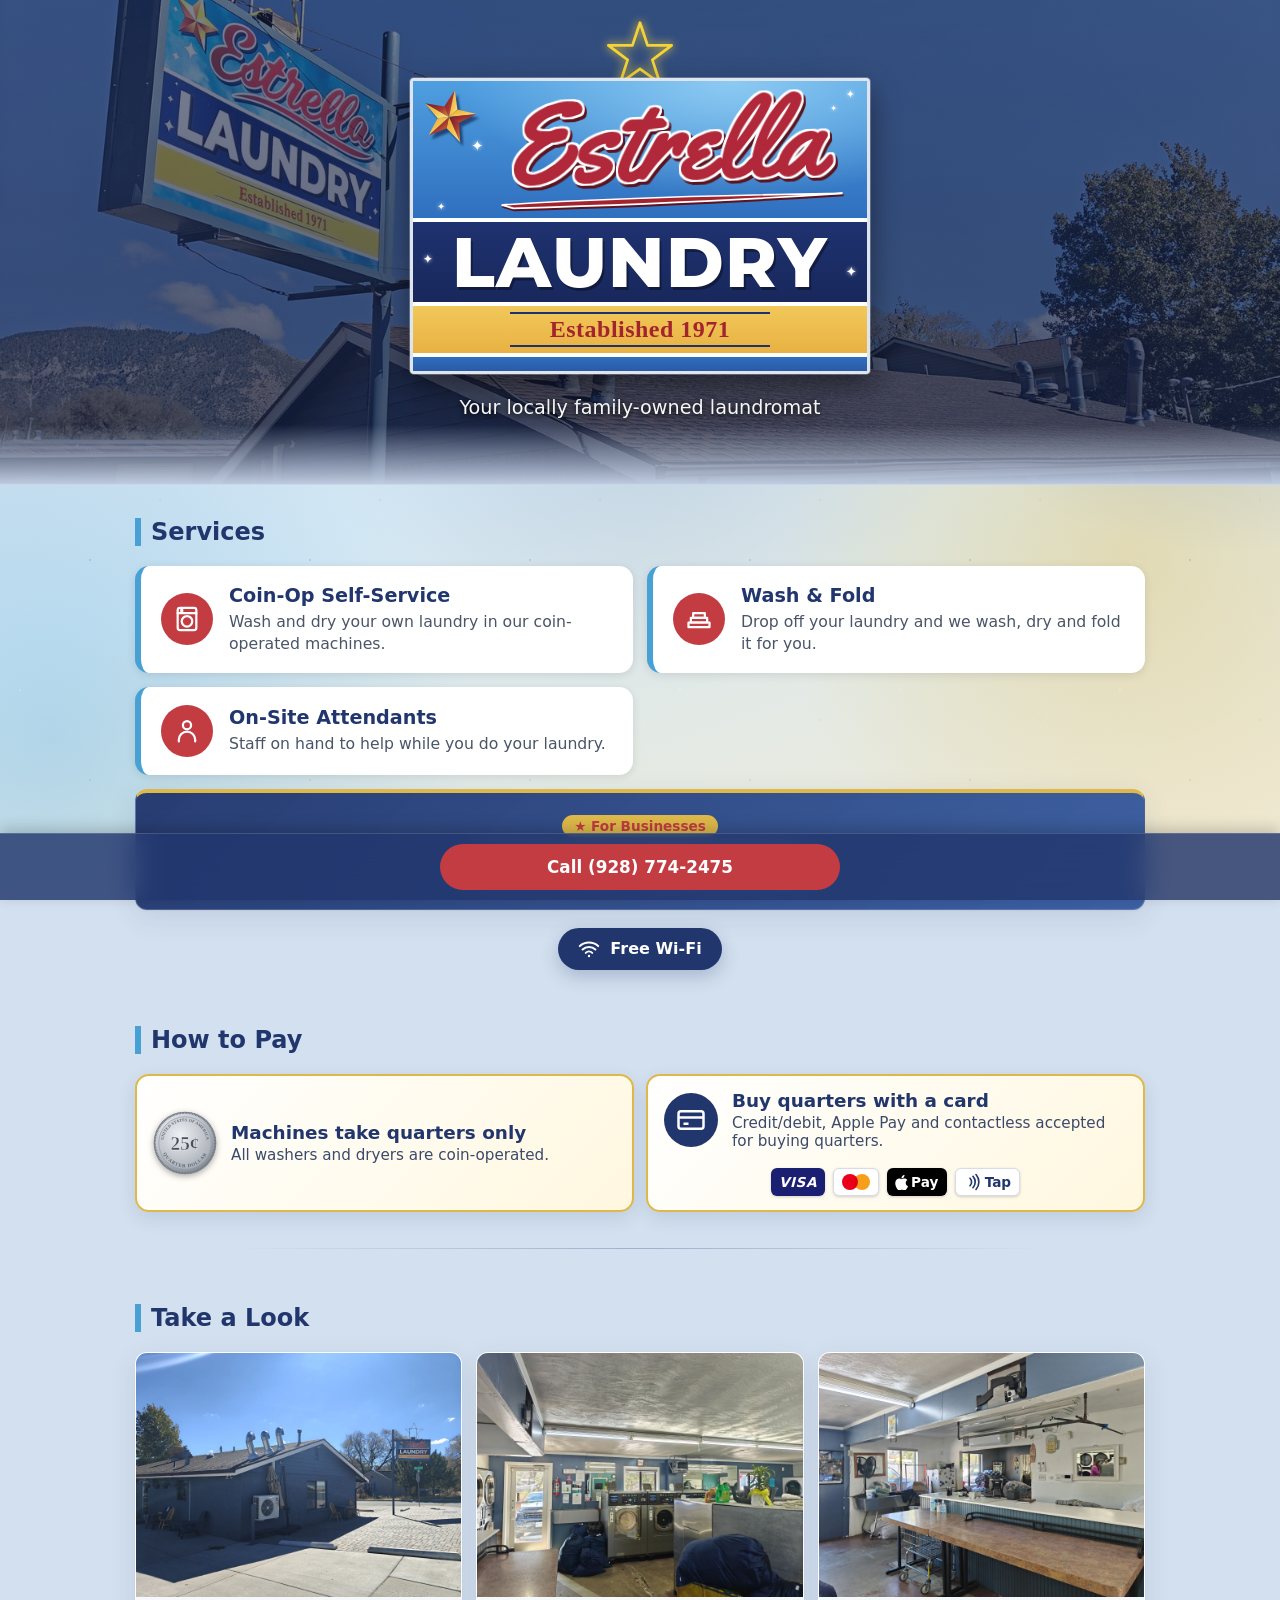
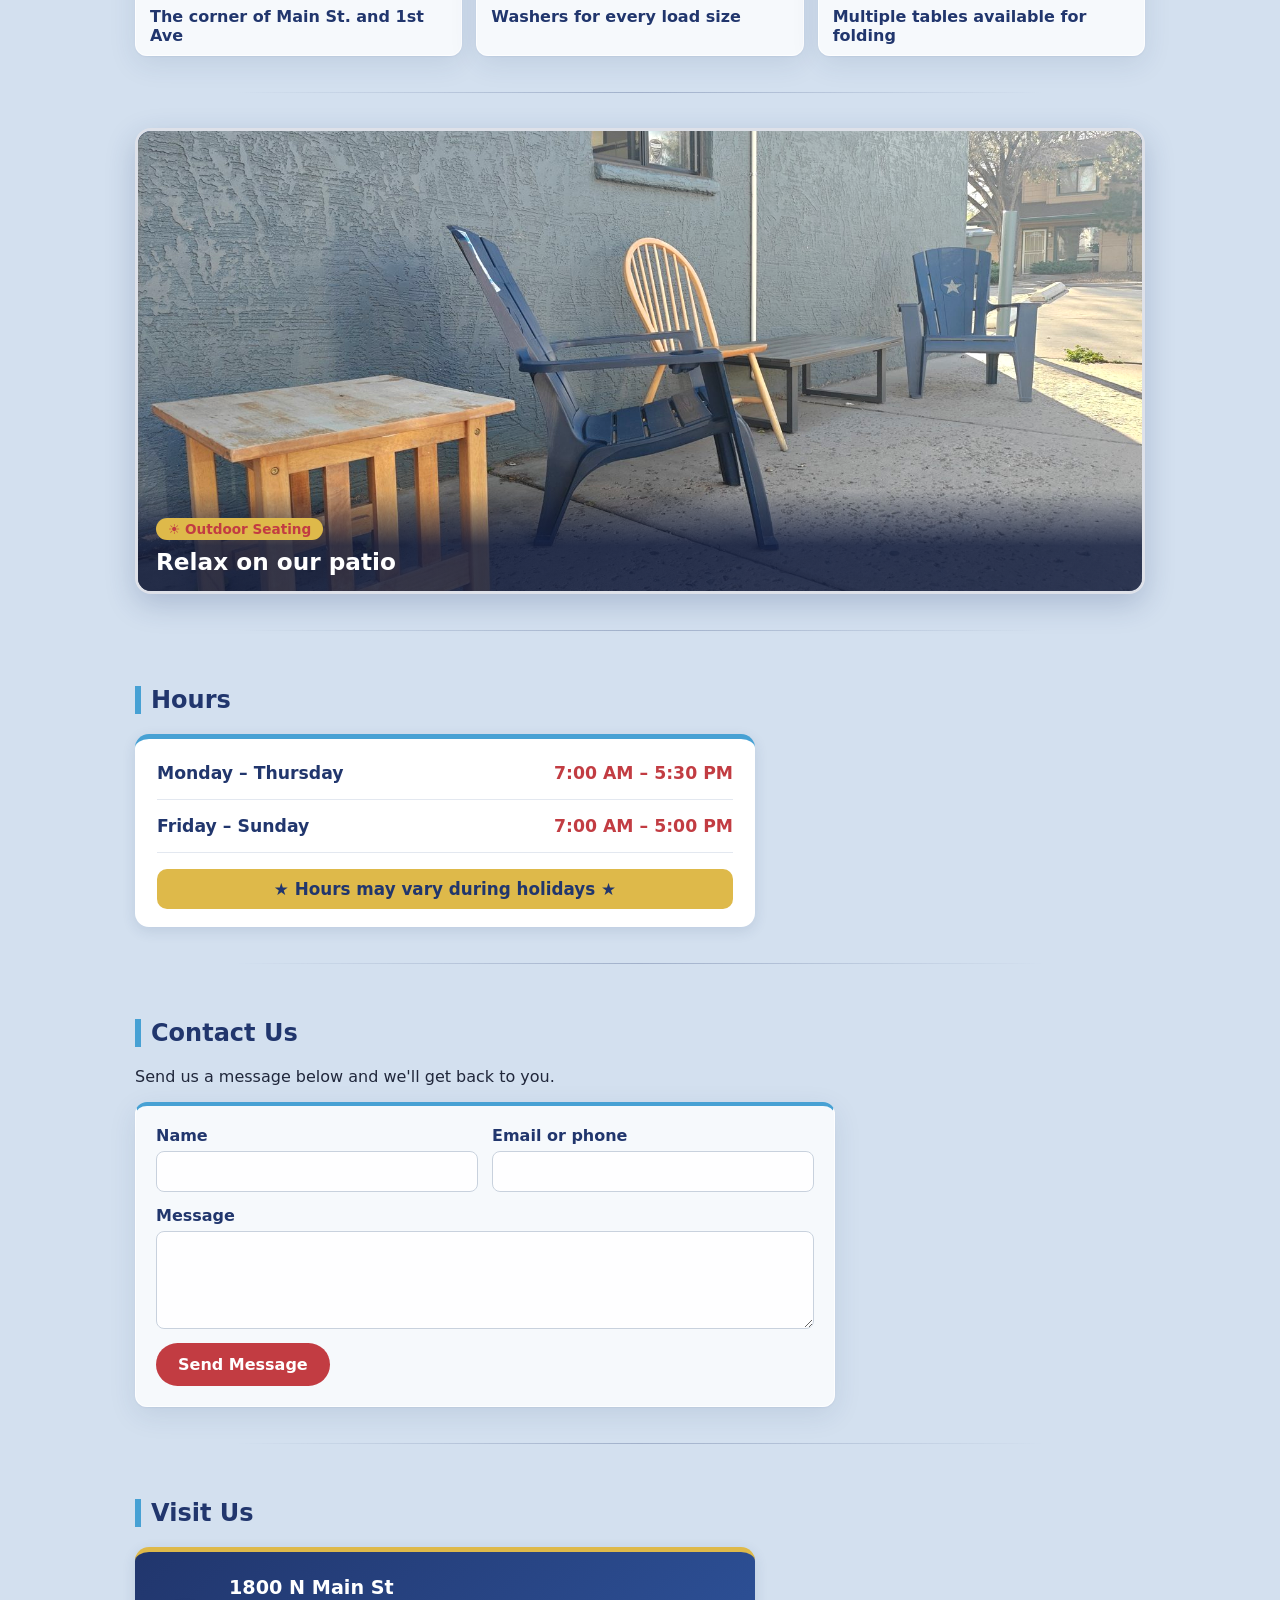
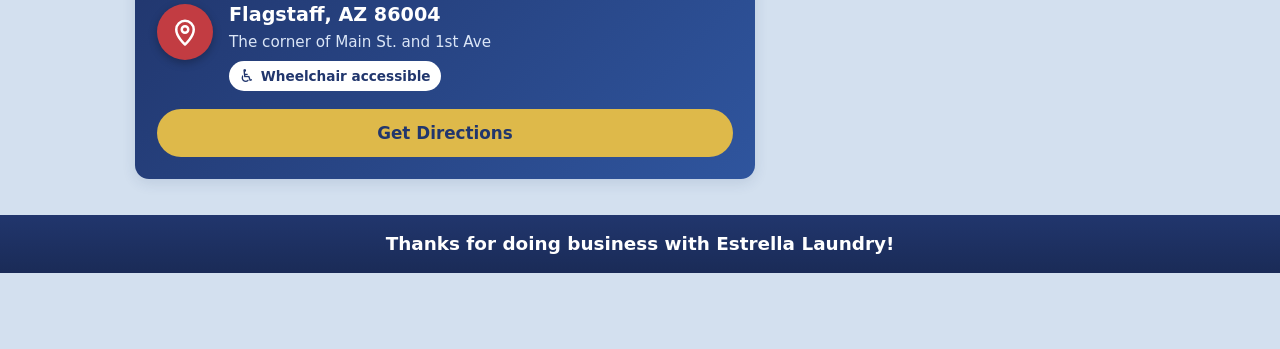
==== index.html @ 09532ceb "Badges full row, patio below gallery, wheelchair accessible" ====
<!doctype html><html lang="en"><head><meta charset="utf-8"><meta name="viewport" content="width=device-width,initial-scale=1,viewport-fit=cover">
<title>Estrella Laundry | Laundromat, Wash &amp; Fold, Commercial &amp; Bulk Laundry in Flagstaff, AZ</title>
<meta name="description" content="Estrella Laundry, a locally family-owned laundromat at 1800 N Main St, Flagstaff, AZ, established 1971. Self-service washers and dryers, wash and fold, and commercial &amp; bulk laundry service for restaurants, hotels, Airbnbs, salons and gyms. Call (928) 774-2475.">
<link rel="canonical" href="https://estrellalaundry.com/">
<meta property="og:type" content="website"><meta property="og:title" content="Estrella Laundry | Laundromat, Wash &amp; Fold &amp; Commercial Laundry in Flagstaff, AZ"><meta property="og:description" content="Locally family-owned Flagstaff laundromat since 1971. Self-service, wash and fold, and commercial &amp; bulk laundry for businesses."><meta property="og:url" content="https://estrellalaundry.com/"><meta property="og:image" content="https://estrellalaundry.com/img/front.jpg">
<meta name="twitter:card" content="summary_large_image"><meta name="twitter:title" content="Estrella Laundry | Laundromat, Wash &amp; Fold &amp; Commercial Laundry in Flagstaff, AZ"><meta name="twitter:description" content="Locally family-owned Flagstaff laundromat since 1971. Self-service, wash and fold, and commercial &amp; bulk laundry for businesses."><meta name="twitter:image" content="https://estrellalaundry.com/img/front.jpg">
<script type="application/ld+json">{"@context": "https://schema.org", "@type": "DryCleaningOrLaundry", "name": "Estrella Laundry", "url": "https://estrellalaundry.com/", "image": "https://estrellalaundry.com/img/front.jpg", "telephone": "+1-928-774-2475", "foundingDate": "1971", "address": {"@type": "PostalAddress", "streetAddress": "1800 N Main St", "addressLocality": "Flagstaff", "addressRegion": "AZ", "postalCode": "86004", "addressCountry": "US"}, "geo": {"@type": "GeoCoordinates", "latitude": 35.205322, "longitude": -111.617626}, "openingHoursSpecification": [{"@type": "OpeningHoursSpecification", "dayOfWeek": ["Monday", "Tuesday", "Wednesday", "Thursday"], "opens": "07:00", "closes": "17:30"}, {"@type": "OpeningHoursSpecification", "dayOfWeek": ["Friday", "Saturday", "Sunday"], "opens": "07:00", "closes": "17:00"}], "areaServed": {"@type": "City", "name": "Flagstaff, AZ"}, "knowsAbout": ["Commercial laundry", "Bulk laundry", "Wash and fold", "Self-service laundromat"], "paymentAccepted": "Cash (quarters); card, Apple Pay and contactless for buying quarters", "sameAs": ["https://www.facebook.com/244273295962405"], "description": "Locally family-owned laundromat in Flagstaff, AZ offering self-service laundry, wash and fold, and commercial & bulk laundry.", "hasOfferCatalog": {"@type": "OfferCatalog", "name": "Laundry Services", "itemListElement": [{"@type": "Offer", "itemOffered": {"@type": "Service", "name": "Coin-Op Self-Service Laundry", "description": "Coin-operated washers and dryers (quarters only) in several sizes. Quarters can be bought with a card, Apple Pay or contactless."}}, {"@type": "Offer", "itemOffered": {"@type": "Service", "name": "Wash & Fold", "description": "Drop-off laundry washed and folded for you."}}, {"@type": "Offer", "itemOffered": {"@type": "Service", "name": "Commercial & Bulk Laundry", "description": "Large and recurring loads for restaurants, hotels, salons, gyms, Airbnb hosts and other businesses."}}]}}</script><link rel="stylesheet" href="style.css?v=20261019ar"></head><body>
<header class="hero"><div class="signwrap"><svg class="neon2" viewBox="0 0 100 96" aria-hidden="true"><polygon points="50,4 61,37 96,37 68,58 79,92 50,71 21,92 32,58 4,37 39,37" fill="none" stroke="#f3d23a" stroke-width="4" stroke-linejoin="round"/></svg><div class="sign"><div class="top"><svg class="rstar" viewBox="0 0 100 100" aria-hidden="true"><defs><linearGradient id="sl" x1="0" y1="0" x2="1" y2="1"><stop offset="0" stop-color="#eaa52c"/><stop offset=".6" stop-color="#f5c955"/><stop offset="1" stop-color="#fbe7a2"/></linearGradient><linearGradient id="sd" x1="0" y1="0" x2="1" y2="1"><stop offset="0" stop-color="#6e1a26"/><stop offset=".55" stop-color="#a8352f"/><stop offset="1" stop-color="#e08a3c"/></linearGradient></defs><polygon points="50,50 42.3,32.6 59.6,5.0" fill="url(#sd)"/><polygon points="50,50 59.6,5.0 64.1,37.3" fill="url(#sl)"/><polygon points="50,50 64.1,37.3 95.7,45.2" fill="url(#sl)"/><polygon points="50,50 95.7,45.2 66.5,59.5" fill="url(#sd)"/><polygon points="50,50 66.5,59.5 68.7,92.0" fill="url(#sd)"/><polygon points="50,50 68.7,92.0 46.0,68.6" fill="url(#sl)"/><polygon points="50,50 46.0,68.6 15.8,80.8" fill="url(#sd)"/><polygon points="50,50 15.8,80.8 31.1,52.0" fill="url(#sl)"/><polygon points="50,50 31.1,52.0 10.2,27.0" fill="url(#sl)"/><polygon points="50,50 10.2,27.0 42.3,32.6" fill="url(#sd)"/></svg><span class="sp s1">✦</span><span class="sp s2">✦</span><span class="sp s3">✦</span><span class="sp s4">✦</span><div class="word">Estrella</div><svg class="swoosh2" viewBox="0 0 300 24" preserveAspectRatio="none" aria-hidden="true"><path d="M4 18 C 90 10, 200 6, 296 4 C 210 12, 110 18, 14 22 Z" fill="#a3242f" stroke="#fff" stroke-width="2"/></svg></div><div class="laundry"><span class="sp s5">✦</span>LAUNDRY<span class="sp s6">✦</span></div><div class="band"><span>Established 1971</span></div><div class="foot"></div></div></div>
<p class="tag">Your locally family-owned laundromat</p></header>
<main class="wrap">
<section class="svc"><h2>Services</h2><div class="svclist">
<div class="srow"><span class="sico" aria-hidden="true"><svg viewBox="0 0 24 24" width="28" height="28" fill="none" stroke="#fff" stroke-width="1.9" stroke-linecap="round" stroke-linejoin="round"><rect x="4" y="2.5" width="16" height="19" rx="2"/><line x1="4" y1="7" x2="20" y2="7"/><circle cx="12" cy="14" r="4.5"/><circle cx="7.5" cy="4.8" r=".6" fill="#fff"/></svg></span><div><h3>Coin-Op Self-Service</h3><p>Wash and dry your own laundry in our coin-operated machines.</p></div></div>
<div class="srow"><span class="sico" aria-hidden="true"><svg viewBox="0 0 24 24" width="28" height="28" fill="none" stroke="#fff" stroke-width="1.9" stroke-linecap="round" stroke-linejoin="round"><path d="M3 15h18v4H3z"/><path d="M5 11h14v4H5z"/><path d="M7 7h10v4H7z"/></svg></span><div><h3>Wash &amp; Fold</h3><p>Drop off your laundry and we wash, dry and fold it for you.</p></div></div>
<div class="srow"><span class="sico" aria-hidden="true"><svg viewBox="0 0 24 24" width="28" height="28" fill="none" stroke="#fff" stroke-width="1.9" stroke-linecap="round" stroke-linejoin="round"><circle cx="12" cy="7" r="3.5"/><path d="M5 21v-1.5a7 7 0 0 1 14 0V21"/></svg></span><div><h3>On-Site Attendants</h3><p>Staff on hand to help while you do your laundry.</p></div></div>
<a class="card feature" href="#contact"><span class="badge">★ For Businesses</span><h3>Commercial &amp; Bulk Laundry</h3><span class="who">Restaurants · Hotels · Airbnbs · Salons · Gyms</span></a>
</div></section>
<div class="fbwrap fbwrap-svc"><a class="fbbtn wifibtn" href="/wifi/"><svg viewBox="0 0 24 24" width="22" height="22" aria-hidden="true" fill="none" stroke="#fff" stroke-width="2.2" stroke-linecap="round"><path d="M2 8.8a15 15 0 0 1 20 0"/><path d="M5 12.6a10 10 0 0 1 14 0"/><path d="M8.5 16.2a5 5 0 0 1 7 0"/><circle cx="12" cy="19.6" r="1.3" fill="#fff" stroke="none"/></svg>Free Wi-Fi</a></div>
<section class="pay"><h2>How to Pay</h2><div class="paygrid">
<div class="payitem"><div class="payicon quarter" aria-hidden="true"><svg viewBox="0 0 100 100" width="64" height="64"><defs><radialGradient id="qf" cx="38%" cy="32%" r="75%"><stop offset="0" stop-color="#fbfcfd"/><stop offset=".55" stop-color="#c3c8cf"/><stop offset="1" stop-color="#7d838c"/></radialGradient><radialGradient id="qi" cx="40%" cy="35%" r="70%"><stop offset="0" stop-color="#eef0f3"/><stop offset="1" stop-color="#a7adb6"/></radialGradient><path id="qt" d="M50 50m-34 0a34 34 0 1 1 68 0"/><path id="qb" d="M50 50m-38 0a38 38 0 0 0 76 0"/></defs><circle cx="50" cy="50" r="49" fill="#8a9099"/><circle cx="50" cy="50" r="47" fill="url(#qf)" stroke="#6f757e" stroke-width="3" stroke-dasharray="1.2 1.2"/><circle cx="50" cy="50" r="41" fill="url(#qi)" stroke="#9aa0a9" stroke-width="1.2"/><text font-family="Georgia,serif" font-size="6.4" font-weight="700" fill="#5d636c" letter-spacing=".2"><textPath href="#qt" startOffset="50%" text-anchor="middle">UNITED STATES OF AMERICA</textPath></text><text font-family="Georgia,serif" font-size="7.5" font-weight="700" fill="#5d636c" letter-spacing="1"><textPath href="#qb" startOffset="50%" text-anchor="middle">QUARTER DOLLAR</textPath></text><text x="50" y="61" text-anchor="middle" font-family="Georgia,serif" font-size="30" font-weight="700" fill="#4a5059" stroke="#f4f5f7" stroke-width=".6">25¢</text></svg></div><div><h3>Machines take quarters only</h3><p>All washers and dryers are coin-operated.</p></div></div>
<div class="payitem"><div class="payicon" aria-hidden="true"><svg viewBox="0 0 24 24" width="30" height="30" fill="none" stroke="#fff" stroke-width="2"><rect x="2" y="5" width="20" height="14" rx="2"/><line x1="2" y1="10" x2="22" y2="10"/><line x1="6" y1="15" x2="10" y2="15"/></svg></div><div><h3>Buy quarters with a card</h3><p>Credit/debit, Apple Pay and contactless accepted for buying quarters.</p></div><div class="paybadges" aria-label="Visa, Mastercard, Apple Pay and contactless accepted for quarters">
<span class="pb visa">VISA</span>
<span class="pb mc"><i></i><i></i></span>
<span class="pb apay"><svg viewBox="0 0 17 20" width="13" height="15" aria-hidden="true"><path fill="#fff" d="M14.1 10.6c0-2.6 2.1-3.8 2.2-3.9-1.2-1.8-3.1-2-3.7-2-1.6-.2-3.1.9-3.9.9-.8 0-2-.9-3.4-.9C3.6 4.8 2 5.8 1.1 7.4c-1.9 3.2-.5 8 1.3 10.6.9 1.3 1.9 2.7 3.3 2.6 1.3-.1 1.8-.9 3.4-.9 1.6 0 2 .9 3.4.8 1.4 0 2.3-1.3 3.2-2.6 1-1.5 1.4-2.9 1.4-3-.1 0-2.9-1.1-3-4.3zM11.5 3c.7-.9 1.2-2 1.1-3.2-1 0-2.3.7-3 1.6-.7.8-1.3 2-1.1 3.1 1.1.1 2.3-.6 3-1.5z"/></svg>Pay</span>
<span class="pb tap"><svg viewBox="0 0 24 24" width="18" height="18" fill="none" stroke="#21366d" stroke-width="2.2" stroke-linecap="round" aria-hidden="true"><path d="M8 7a7 7 0 0 1 0 10"/><path d="M12 4.5a11 11 0 0 1 0 15"/><path d="M16 2a15 15 0 0 1 0 20"/></svg>Tap</span>
</div></div>
</div></section>
<section><h2>Take a Look</h2><div class="gallery">
<figure><img src="img/side.jpg" alt="Estrella Laundry building and sign at the corner of Main St. and 1st Ave" loading="lazy"><figcaption>The corner of Main St. and 1st Ave</figcaption></figure>
<figure><img src="img/washers.jpg" alt="Rows of washers inside Estrella Laundry" loading="lazy"><figcaption>Washers for every load size</figcaption></figure>
<figure><img src="img/counter.jpg" alt="Tables for folding inside Estrella Laundry" loading="lazy"><figcaption>Multiple tables available for folding</figcaption></figure>
</div></section>
<section class="patio"><figure class="patiocard"><img src="img/patio.jpg" alt="Outdoor seating patio with chairs and tables beside Estrella Laundry" loading="lazy" width="1600" height="1200"><figcaption><span class="badge">☀ Outdoor Seating</span><h3>Relax on our patio</h3></figcaption></figure></section>
<section class="hours"><h2>Hours</h2><div class="hourscard">
<div class="hrow"><span class="days">Monday – Thursday</span><span class="time">7:00 AM – 5:30 PM</span></div>
<div class="hrow"><span class="days">Friday – Sunday</span><span class="time">7:00 AM – 5:00 PM</span></div>
<p class="holiday"><span aria-hidden="true">★</span> Hours may vary <span class="nw">during holidays <span aria-hidden="true">★</span></span></p>
</div></section>
<section id="contact"><h2>Contact Us</h2>
<p id="thanks" class="thanks">Thanks! Your message was sent. We'll get back to you soon.</p>
<p>Send us a message below and we'll get back to you.</p>
<form class="contact" action="https://formsubmit.co/estrellalaundryllc@hotmail.com" method="POST">
<input type="hidden" name="_subject" value="Website message">
<input type="hidden" name="_next" value="https://estrellalaundry.com/#thanks">
<input type="text" name="_honey" style="display:none" tabindex="-1" autocomplete="off">
<label>Name<input type="text" name="name" required autocomplete="name"></label>
<label>Email or phone<input type="text" name="email_or_phone" required></label>
<label class="full">Message<textarea name="message" rows="4" required></textarea></label>
<button class="btn" type="submit">Send Message</button></form></section>
<section class="visit"><h2>Visit Us</h2><div class="visitcard"><div class="vtop"><span class="vpin"><svg viewBox="0 0 24 24" width="30" height="30" fill="none" stroke="#fff" stroke-width="2" stroke-linecap="round" stroke-linejoin="round" aria-hidden="true"><path d="M12 22s7-6.2 7-12a7 7 0 0 0-14 0c0 5.8 7 12 7 12z"/><circle cx="12" cy="10" r="2.6"/></svg></span><div><p class="addr">1800 N Main St<br>Flagstaff, AZ 86004</p><p class="vcorner">The corner of Main St. and 1st Ave</p><p class="vacc"><span aria-hidden="true">♿</span> Wheelchair accessible</p></div></div><a class="btn alt vdir" href="https://www.google.com/maps/dir/?api=1&destination=1800+N+Main+St,+Flagstaff,+AZ+86004" target="_blank" rel="noopener">Get Directions</a></div></section>
</main><footer><p class="thx">Thanks for doing business with Estrella Laundry!</p></footer>
<nav class="bottombar" aria-label="Quick actions"><a class="btn" href="tel:+19287742475">Call (928) 774-2475</a></nav></body></html>
---- style.css ----
:root{--navy:#21366d;--sky:#47a1d4;--red:#c23c42;--gold:#deb94a;--orange:#d89639}
*{box-sizing:border-box}body{margin:0;font-family:system-ui,Segoe UI,Roboto,sans-serif;color:#20273b;background:#f6f8fb}
.wrap{max-width:1050px;margin:auto;padding:0 20px}.demo{background:var(--gold);color:#4f1f0b;text-align:center;font-weight:700;padding:6px;font-size:14px}
.hero{background:linear-gradient(rgba(18,29,62,.55),rgba(18,29,62,.75)),url(img/front.jpg) center/cover;color:#ffffff;text-align:center;padding:20px 20px 22px}
.sign{display:inline-block;background:var(--navy);border:4px solid #ffffff;border-radius:14px;padding:18px 36px 14px;box-shadow:0 10px 30px #00000088;position:relative}
.stars{background:var(--sky);color:#ffffff;border-radius:8px;letter-spacing:.6em;padding:4px 0 4px .6em;font-size:20px}
.word{font-family:"Brush Script MT","Lobster","Pacifico","Segoe Script","URW Chancery L",cursive;font-style:italic;font-weight:700;color:var(--red);font-size:clamp(3rem,10vw,5.5rem);line-height:1.1;margin-top:6px;
-webkit-text-stroke:2px #ffffff;paint-order:stroke fill;text-shadow:0 3px 0 #00000055}
.laundry{font-weight:900;font-size:clamp(1.6rem,5vw,2.6rem);letter-spacing:.25em;color:#ffffff}
.band{background:var(--gold);color:var(--red);font-weight:800;font-style:italic;border-radius:6px;padding:4px 10px;margin-top:8px;font-size:1.1rem}
.gold{position:absolute;top:-26px;right:-22px;font-size:54px;color:var(--orange);text-shadow:0 0 0 #ffffff,0 2px 6px #00000077}
.tag{font-size:1.2rem;margin-top:22px;text-shadow:0 2px 6px #000000}
.btns{margin-top:20px;display:flex;gap:12px;justify-content:center;flex-wrap:wrap}
.btn{background:var(--red);color:#ffffff;padding:12px 22px;border-radius:30px;text-decoration:none;font-weight:700}.btn.alt{background:var(--gold);color:var(--navy)}
section{padding:36px 0;border-bottom:1px solid #dfe4ed}h2{color:var(--navy);border-left:6px solid var(--sky);padding-left:10px}
.grid{display:grid;grid-template-columns:repeat(auto-fit,minmax(240px,1fr));gap:16px}
.card{background:#ffffff;border-top:5px solid var(--sky);border-radius:12px;padding:18px;box-shadow:0 2px 8px #00000011}.card h3{color:var(--red)}
.amen{display:flex;flex-wrap:wrap;gap:10px;padding:0;list-style:none}.amen li{background:var(--navy);color:#ffffff;border-radius:20px;padding:8px 14px}
.amen li:before{content:"★ ";color:var(--gold)}.ph{color:#9a5a16;font-style:italic;font-size:.9em}
.gallery{display:grid;grid-template-columns:repeat(auto-fit,minmax(280px,1fr));gap:14px}figure{margin:0;background:#ffffff;border-radius:12px;overflow:hidden;box-shadow:0 2px 8px #00000022}
figure img{width:100%;aspect-ratio:4/3;object-fit:cover;display:block}figcaption{padding:10px 14px;font-weight:600;color:var(--navy)}
.two{display:grid;grid-template-columns:repeat(auto-fit,minmax(280px,1fr));gap:30px}table{border-collapse:collapse;width:100%}td{padding:8px;border-bottom:1px solid #dfe4ed}
.small{font-size:.9em}a{color:#2a66ab}footer{background:var(--navy);color:#ffffff;text-align:center;padding:24px}
.fw{font-family:"Brush Script MT","Lobster","Pacifico",cursive;color:var(--red);-webkit-text-stroke:1px #ffffff;font-size:1.6em;font-style:italic}
.contact{display:grid;grid-template-columns:1fr 1fr;gap:14px;max-width:700px;background:#ffffff;padding:20px;border-radius:12px;border-top:5px solid var(--sky);box-shadow:0 2px 8px #00000011}
.contact label{display:flex;flex-direction:column;font-weight:600;color:var(--navy);gap:6px}.contact .full{grid-column:1/-1}
.contact input,.contact textarea{font:inherit;padding:10px;border:1px solid #c8d1dd;border-radius:8px}.contact input:focus,.contact textarea:focus{outline:2px solid var(--sky)}
.contact button{border:0;cursor:pointer;justify-self:start;font:inherit;font-weight:700}
.thanks{display:none;background:var(--gold);color:var(--navy);padding:10px 14px;border-radius:8px;font-weight:700}.thanks:target{display:block}
@media(max-width:600px){.contact{grid-template-columns:1fr}}
.fbwrap{display:flex;justify-content:center;flex-wrap:nowrap;gap:10px;padding:14px 12px 0}
.fbbtn{display:inline-flex;align-items:center;gap:10px;background:#337bd7;color:#ffffff;font-weight:700;text-decoration:none;padding:10px 20px;border-radius:30px;white-space:nowrap;box-shadow:0 2px 6px #00000022}
.fbbtn:hover{background:#3073cb}
main.wrap>section:first-child{padding-top:14px}
body{padding-bottom:calc(76px + env(safe-area-inset-bottom))}
.bottombar{position:fixed;left:0;right:0;bottom:0;z-index:50;display:grid;grid-template-columns:1fr 1fr;gap:10px;padding:10px 12px calc(10px + env(safe-area-inset-bottom));background:rgba(33,54,109,.97);box-shadow:0 -4px 14px #00000033}
.bottombar .btn{text-align:center;padding:13px 8px;white-space:nowrap;font-size:clamp(.9rem,3.8vw,1.05rem);max-width:none}
@media(min-width:700px){.bottombar{padding-left:calc(50% - 340px);padding-right:calc(50% - 340px)}}
.card.feature{grid-column:1/-1;background:linear-gradient(135deg,var(--navy),#2f559e);color:#ffffff;border-top:5px solid var(--gold);padding:22px 24px}
.card.feature h3{color:#ffffff;font-size:1.5rem;margin:.3em 0}.card.feature p{font-size:1.05rem;max-width:760px}
.badge{display:inline-block;background:var(--gold);color:var(--red);font-weight:800;border-radius:20px;padding:3px 12px;font-size:.85rem}

.wifibtn{background:var(--navy)}.wifibtn:hover{background:#1a2c5b}
@media(max-width:420px){.fbbtn{padding:10px 14px;font-size:.9rem;gap:7px}}
/* ---- modern background layer ---- */
html{background:#f4f7fb}
body{position:relative;background:
radial-gradient(1200px 600px at 10% 0%,rgba(71,161,212,.18),transparent 60%),
radial-gradient(900px 500px at 95% 8%,rgba(33,54,109,.16),transparent 60%),
radial-gradient(800px 600px at 85% 55%,rgba(222,185,74,.10),transparent 60%),
radial-gradient(900px 700px at 5% 75%,rgba(71,161,212,.12),transparent 60%),
linear-gradient(180deg,#e6edf6 0%,#f4f7fb 35%,#f8f9fb 100%);background-attachment:scroll}
body::before{content:"";position:fixed;inset:0;pointer-events:none;z-index:0;opacity:.5;
background-image:radial-gradient(1.4px 1.4px at 20px 30px,rgba(33,54,109,.35),transparent),radial-gradient(1px 1px at 90px 120px,rgba(71,161,212,.5),transparent),radial-gradient(1.2px 1.2px at 160px 60px,rgba(222,185,74,.6),transparent);
background-size:220px 220px;mask-image:linear-gradient(180deg,#000,transparent 70%);-webkit-mask-image:linear-gradient(180deg,#000,transparent 70%)}
header,main,footer,.fbwrap{position:relative;z-index:1}
.hero{position:relative;padding-bottom:46px}
.hero::after{content:"";position:absolute;left:0;right:0;bottom:-1px;height:60px;background:linear-gradient(180deg,transparent,#e6edf6);pointer-events:none}
.fbwrap{margin-top:-30px;z-index:2}
section{border-bottom:0;position:relative}
section+section::before{content:"";position:absolute;top:0;left:10%;right:10%;height:1px;background:linear-gradient(90deg,transparent,rgba(33,54,109,.18),transparent)}
.card,.contact,figure,.wificard{background:rgba(255,255,255,.66);-webkit-backdrop-filter:blur(12px) saturate(1.2);backdrop-filter:blur(12px) saturate(1.2);border:1px solid rgba(255,255,255,.75);border-top:4px solid var(--sky);box-shadow:0 8px 28px rgba(33,54,109,.10),0 1px 2px rgba(33,54,109,.06)}
figure{border-top:1px solid rgba(255,255,255,.75)}
.card{transition:transform .25s ease,box-shadow .25s ease}.card:hover{transform:translateY(-3px);box-shadow:0 14px 34px rgba(33,54,109,.16)}
.card.feature{background:linear-gradient(135deg,rgba(33,54,109,.96),rgba(47,85,158,.92));border:1px solid rgba(255,255,255,.18);border-top:4px solid var(--gold)}
.contact input,.contact textarea{background:rgba(255,255,255,.85)}
.amen li{box-shadow:0 4px 12px rgba(33,54,109,.18)}
.fbbtn{box-shadow:0 6px 18px rgba(33,54,109,.25)}
.bottombar{background:rgba(33,54,109,.82);-webkit-backdrop-filter:blur(14px);backdrop-filter:blur(14px);border-top:1px solid rgba(255,255,255,.15)}
footer{background:linear-gradient(180deg,#21366d,#1a2b57)}
@supports not ((backdrop-filter:blur(1px)) or (-webkit-backdrop-filter:blur(1px))){.card,.contact,figure,.wificard{background:rgba(255,255,255,.94)}}
@media(prefers-reduced-motion:reduce){*{transition:none!important;animation:none!important}.card:hover{transform:none}}
.card.feature a{color:var(--gold);font-weight:700}
/* ---- stronger tinted background (v g) ---- */
html{background:#d3e0ef}
body{background:
radial-gradient(520px 520px at 8% 6%,rgba(71,161,212,.34),transparent 70%),
radial-gradient(560px 560px at 96% 18%,rgba(33,54,109,.30),transparent 70%),
radial-gradient(500px 500px at 88% 62%,rgba(222,185,74,.32),transparent 70%),
radial-gradient(600px 600px at 4% 82%,rgba(71,161,212,.28),transparent 70%),
radial-gradient(480px 480px at 50% 40%,rgba(33,54,109,.14),transparent 70%),
linear-gradient(160deg,#c9d6ea 0%,#d6e9f5 48%,#f3ead2 100%);background-attachment:fixed}
@media(max-width:800px),(hover:none){body{background-attachment:scroll}}
body::before{opacity:.85;background-image:radial-gradient(1.8px 1.8px at 20px 30px,rgba(255,255,255,.95),transparent),radial-gradient(1.6px 1.6px at 90px 120px,rgba(33,54,109,.5),transparent),radial-gradient(1.6px 1.6px at 160px 60px,rgba(222,185,74,.85),transparent),radial-gradient(1.2px 1.2px at 200px 180px,rgba(255,255,255,.9),transparent);mask-image:linear-gradient(180deg,#000 0%,rgba(0,0,0,.5) 60%,rgba(0,0,0,.25) 100%);-webkit-mask-image:linear-gradient(180deg,#000 0%,rgba(0,0,0,.5) 60%,rgba(0,0,0,.25) 100%)}
.hero::after{background:linear-gradient(180deg,transparent,rgba(201,214,234,.95))}
.card,.contact,figure,.wificard{background:rgba(255,255,255,.80)}
section+section::before{background:linear-gradient(90deg,transparent,rgba(33,54,109,.28),transparent)}

.svcgrid{display:grid;grid-template-columns:repeat(3,1fr);gap:10px}.svcgrid .card{padding:12px 14px;display:flex;align-items:center;justify-content:center;text-align:center}.svcgrid .card h3{margin:0;font-size:1.05rem}.svcgrid .card.feature{grid-column:1/-1;flex-direction:column;padding:14px 16px;text-decoration:none}.svcgrid .card.feature h3{font-size:1.2rem;margin:.2em 0 0}.svcgrid .badge{margin:0}
@media(max-width:600px){.svcgrid{grid-template-columns:1fr 1fr}.svcgrid .card:nth-child(3){grid-column:1/-1}}
.svcgrid .who{font-size:.85rem;opacity:.85;margin-top:4px;color:#fff}

/* sign rebuilt to match the real pole sign */
.sign{display:inline-block;width:min(92vw,440px);background:#1f2f63;border:6px solid #1f2f63;border-radius:6px;padding:0;overflow:visible;box-shadow:0 12px 30px rgba(0,0,0,.5);position:relative;margin-top:44px}
.sign .neon{position:absolute;width:74px;height:72px;top:-62px;left:50%;transform:translateX(-50%);filter:drop-shadow(0 0 4px #f3d23a)}
.sign .top{position:relative;background:radial-gradient(circle at 20% 30%,#fff 1px,transparent 2px),radial-gradient(circle at 70% 20%,#fff 1px,transparent 2px),radial-gradient(circle at 85% 70%,#fff 1.2px,transparent 2.4px),radial-gradient(circle at 35% 80%,#fff 1px,transparent 2px),linear-gradient(160deg,#5fb8ec,#2f8fd6 60%,#2a7fc8);background-size:60px 50px,80px 60px,70px 55px,90px 70px,100% 100%;padding:10px 12px 4px}
.sign .rstar{position:absolute;left:10px;top:4px;font-size:34px;line-height:1;color:#e8402f;-webkit-text-stroke:2px #f3c33a}
.sign .word{font-family:"Brush Script MT","Lobster","Pacifico","Segoe Script",cursive;font-style:italic;font-weight:700;color:#d6343a;-webkit-text-stroke:2px #ffffff;paint-order:stroke fill;font-size:clamp(2.8rem,11vw,4.4rem);line-height:1.05;margin:0;text-shadow:0 3px 0 #1f2f63}
.sign .laundry{background:#1f2f63;color:#ffffff;font-weight:900;font-size:clamp(2rem,8vw,3.2rem);letter-spacing:.06em;padding:4px 0 2px}
.sign .band{background:#f6d64a;color:#c23c42;font-family:Georgia,"Times New Roman",serif;font-weight:700;font-style:normal;border-radius:0;margin:0;padding:5px 10px;font-size:1.05rem}
.sign .stars,.sign .gold{display:none}
.sign{box-sizing:border-box;max-width:100%}html,body{overflow-x:hidden}

/* v2 sign: matches close-up photo of the pole sign */
.sign{display:block;margin:6px auto 0;width:min(94vw,460px);box-sizing:border-box;background:#2b4f97;border:7px solid #5d6f8e;border-radius:4px;padding:0;box-shadow:0 12px 30px rgba(0,0,0,.5);position:relative;overflow:hidden;text-align:center}
.sign .neon{display:none}
.sign .top{position:relative;background:radial-gradient(ellipse at 70% 0%,#8ccaf2 0%,transparent 60%),linear-gradient(180deg,#4f9fe0 0%,#2f6fbf 100%);padding:10px 14px 12px 56px}
.sign .rstar{position:absolute;left:10px;top:12px;width:48px;height:46px;filter:drop-shadow(0 2px 2px rgba(0,0,0,.4))}
.sign .word{font-family:"Brush Script MT","Lobster","Pacifico","Segoe Script",cursive;font-style:italic;font-weight:700;font-size:clamp(2.8rem,11.5vw,4.6rem);line-height:1;margin:0;background:linear-gradient(180deg,#d8424a 0%,#a3242f 55%,#6e1622 100%);-webkit-background-clip:text;background-clip:text;color:transparent;-webkit-text-stroke:0;filter:drop-shadow(1.5px 0 0 #fff) drop-shadow(-1.5px 0 0 #fff) drop-shadow(0 1.5px 0 #fff) drop-shadow(0 -1.5px 0 #fff) drop-shadow(0 3px 2px rgba(0,0,0,.35));text-shadow:none}
.sign .swoosh{height:7px;margin:2px 6% 0 8%;background:linear-gradient(90deg,#b52b35,#8f1d2a);border:1.5px solid #fff;border-radius:0 50% 50% 0/0 100% 100% 0;transform:skewX(-20deg)}
.sign .laundry{position:relative;background:linear-gradient(180deg,#1f3270,#18285c);border-top:4px solid #fff;color:#fff;font-family:"Montserrat","Arial Black","Helvetica Neue",Arial,sans-serif;font-weight:900;font-size:clamp(2.2rem,9.5vw,3.6rem);letter-spacing:.04em;padding:6px 0 4px;text-shadow:2px 3px 0 rgba(0,0,0,.35)}
.sign .band{background:linear-gradient(180deg,#f2c75a,#e8b243);border-top:4px solid #fff;border-bottom:4px solid #fff;border-radius:0;margin:0;padding:6px 0}
.sign .band span{display:inline-block;border-top:2px solid #1f3270;border-bottom:2px solid #1f3270;padding:2px 22px;font-family:Georgia,"Times New Roman",serif;font-weight:700;font-style:normal;color:#a3242f;font-size:clamp(1rem,4.2vw,1.3rem);letter-spacing:.02em}
.sign .foot{height:14px;background:linear-gradient(180deg,#2f6fbf,#2b5aa6)}
.sign .sp{position:absolute;color:#fff;line-height:1;text-shadow:0 0 4px rgba(255,255,255,.8);font-size:12px}
.sign .s1{left:58px;top:58px;font-size:15px}.sign .s2{left:24px;bottom:6px;font-size:10px}.sign .s3{right:12px;top:8px;font-size:11px}.sign .s4{right:30px;top:24px;font-size:8px}.sign .s5{left:10px;top:40%;font-size:11px}.sign .s6{right:10px;top:55%;font-size:12px}
.sign .stars,.sign .gold{display:none}
.sign .word{font-size:clamp(3.4rem,15vw,5.6rem);line-height:1.05}.sign .top{padding:6px 10px 10px 50px}
.signwrap{position:relative;padding-top:58px;width:min(94vw,460px);margin:0 auto}.signwrap .sign{margin:0 auto;width:100%}.neon2{position:absolute;top:0;left:50%;transform:translateX(-50%);width:70px;height:66px;filter:drop-shadow(0 0 5px #f3d23a)}

@font-face{font-family:"EstrellaScript";src:url(/fonts/yellowtail.woff2) format("woff2");font-display:swap}
@font-face{font-family:"EstrellaSans";src:url(/fonts/montserrat-800.woff2) format("woff2");font-weight:800;font-display:swap}
.sign .top{padding:4px 8px 6px 54px}
.sign .rstar{left:8px;top:8px;width:56px;height:56px;filter:drop-shadow(1px 2px 2px rgba(0,0,0,.45))}
.sign .word{font-family:"EstrellaScript","Brush Script MT",cursive;font-style:normal;font-weight:400;font-size:clamp(3.6rem,16vw,6rem);line-height:1.1;letter-spacing:.01em;background:none;color:#b0283a;-webkit-text-stroke:2.2px #b0283a;paint-order:stroke fill;filter:drop-shadow(2px 0 0 #fff) drop-shadow(-2px 0 0 #fff) drop-shadow(0 2px 0 #fff) drop-shadow(0 -2px 0 #fff) drop-shadow(2px 3px 0 #5a1420);transform:rotate(-4deg);margin:2px 0 -6px}
.sign .swoosh2{display:block;width:84%;height:16px;margin:0 4% 4px auto;filter:drop-shadow(1px 2px 0 #5a1420)}
.sign .laundry{font-family:"EstrellaSans","Montserrat","Arial Black",sans-serif;font-weight:800}
.sign .word{transform:rotate(-2deg);font-size:clamp(3.9rem,17.5vw,6.4rem);margin:0 0 -10px}.sign .swoosh2{height:20px;width:88%}.sign .band span{padding:2px 40px}
.sign{border:3px solid rgba(255,255,255,.85);box-shadow:0 0 0 1px rgba(255,255,255,.25),0 12px 30px rgba(0,0,0,.45)}
.sign .word{font-size:clamp(4.4rem,20vw,7rem);margin:-4px 0 -12px}.sign .top{padding:2px 4px 4px 52px}.sign .laundry{font-size:clamp(2.7rem,12.5vw,4.4rem);letter-spacing:.02em;padding:2px 0 0;line-height:1.1}.sign .band span{font-size:clamp(1.15rem,5vw,1.5rem)}
.signwrap{width:100%;max-width:460px;box-sizing:border-box;margin:0 auto}.signwrap .sign{width:100%;max-width:100%;margin:0}.hero{padding-left:14px;padding-right:14px}
.sign .rstar{width:60px;height:60px;left:6px;top:6px;filter:drop-shadow(3px 4px 1px rgba(15,30,70,.65))}

.pay .paygrid{display:grid;grid-template-columns:1fr 1fr;gap:12px}
.payitem{display:flex;align-items:center;gap:14px;background:linear-gradient(135deg,#ffffff,#fff7df);border:2px solid #deb94a;border-radius:14px;padding:14px 16px;box-shadow:0 6px 18px rgba(33,54,109,.12)}
.payitem h3{margin:0;color:var(--navy);font-size:1.15rem}.payitem p{margin:.25em 0 0;font-size:.95rem;color:#3b4a6b}
.payicon{flex:0 0 54px;height:54px;border-radius:50%;background:var(--navy);display:flex;align-items:center;justify-content:center;color:#fff;font-weight:900;font-size:1.05rem}
.payicon.coin{background:radial-gradient(circle at 35% 30%,#f4f4f4,#b9bec6 60%,#8a9099);color:#2b3550;border:3px solid #9aa1ab}
@media(max-width:600px){.pay .paygrid{grid-template-columns:1fr}}

.paybadges{display:flex;flex-wrap:wrap;gap:6px;margin-top:8px}
.pb{display:inline-flex;align-items:center;justify-content:center;gap:3px;height:28px;min-width:46px;padding:0 8px;border-radius:6px;font-weight:800;font-size:.85rem;box-shadow:0 1px 3px rgba(0,0,0,.18);box-sizing:border-box}
.pb.visa{background:#1a1f71;color:#fff;font-style:italic;letter-spacing:.04em}
.pb.mc{background:#fff;border:1px solid #d8dce4;padding:0 6px}.pb.mc i{display:block;width:16px;height:16px;border-radius:50%;background:#eb001b}.pb.mc i+i{background:#f79e1b;margin-left:-7px;mix-blend-mode:multiply}
.pb.apay{background:#000;color:#fff;font-weight:600;letter-spacing:.01em}
.pb.tap{background:#fff;border:1px solid #d8dce4;color:#21366d;font-weight:700}
.fbwrap.fbwrap-svc{margin:14px 0 4px;padding:0}
.fbwrap.fbwrap-svc{margin:-18px 0 0}

.patiocard{position:relative;margin:0;border-radius:16px;overflow:hidden;box-shadow:0 10px 30px rgba(33,54,109,.22);border:3px solid rgba(255,255,255,.85);background:#21366d}
.patiocard img{display:block;width:100%;height:clamp(240px,55vw,420px);object-fit:cover;object-position:50% 60%}
.patiocard figcaption{position:absolute;left:0;right:0;bottom:0;padding:40px 18px 16px;background:linear-gradient(180deg,transparent,rgba(18,29,62,.88));color:#fff;text-align:left}
.patiocard h3{margin:.35em 0 .1em;color:#fff;font-size:1.45rem}.patiocard p{margin:0;font-size:1rem;opacity:.95}
.patiocard .badge{display:inline-block}
.patiocard{background:#21366d!important;-webkit-backdrop-filter:none!important;backdrop-filter:none!important}.patiocard img{height:clamp(300px,70vw,460px);filter:saturate(1.1) contrast(1.05)}.patiocard figcaption{padding:28px 18px 14px;background:linear-gradient(180deg,transparent,rgba(18,29,62,.82) 55%)}

/* services v3 */
.svclist{display:grid;grid-template-columns:1fr 1fr;gap:14px}
.srow{display:flex;align-items:center;gap:16px;background:#fff;border-radius:14px;padding:18px 20px;box-shadow:0 2px 10px #0000001a;border-left:6px solid var(--sky)}
.srow h3{margin:0 0 4px;color:var(--navy);font-size:1.2rem}.srow p{margin:0;color:#4a5568;font-size:.98rem;line-height:1.4}
.sico{flex:0 0 52px;height:52px;border-radius:50%;background:var(--red);display:flex;align-items:center;justify-content:center}
.svclist .card.feature{grid-column:1/-1;display:flex;flex-direction:column;align-items:center;text-align:center;text-decoration:none;margin:0}
.svclist .card.feature h3{color:#fff;font-size:1.3rem;margin:.3em 0 0}.svclist .who{font-size:.9rem;opacity:.9;margin-top:4px;color:#fff}.svclist .badge{margin:0}
@media(max-width:700px){.svclist{grid-template-columns:1fr}}
.payicon.quarter{flex:0 0 64px;height:64px;background:none;border:0;filter:drop-shadow(0 2px 3px #0005)}
/* pay mobile spacing */
@media(max-width:600px){.payitem{align-items:flex-start;padding:18px 18px 20px;gap:16px}.payitem h3{font-size:1.2rem;line-height:1.25}.payitem p{line-height:1.5;margin-top:6px}.paybadges{gap:8px;margin-top:14px}.pb{height:32px;min-width:52px;padding:0 10px}.payicon{margin-top:2px}}
@media(max-width:600px){.payicon{flex-basis:46px;height:46px}.payicon svg{width:26px;height:26px}.payicon.quarter{flex-basis:56px;height:56px}.payicon.quarter svg{width:56px;height:56px}.paybadges{gap:6px}.pb{min-width:0;padding:0 8px}}

/* hours + visit cards */
.hourscard,.visitcard{background:#fff;border-radius:14px;padding:8px 22px 18px;box-shadow:0 4px 14px rgba(33,54,109,.12);border-top:5px solid var(--sky);max-width:620px}
.hrow{display:flex;justify-content:space-between;align-items:center;gap:12px;padding:16px 0;border-bottom:1px solid #e3e8f0}
.hrow .days{font-weight:700;color:var(--navy);font-size:1.08rem}.hrow .time{font-weight:800;color:var(--red);font-size:1.08rem;white-space:nowrap}
.holiday{margin:16px 0 0;background:var(--gold);color:var(--navy);font-weight:800;font-size:1.05rem;border-radius:10px;padding:10px 14px;text-align:center}
.visitcard{padding:18px 22px}.visitcard .addr{font-size:1.15rem;font-weight:700;color:var(--navy);margin:0 0 10px;line-height:1.45}.vphone{font-size:1.15rem;font-weight:800;color:var(--red);text-decoration:none}
@media(max-width:420px){.hrow{flex-direction:column;align-items:flex-start;gap:4px}}

/* visit card v2 */
.visitcard{padding:22px;display:flex;flex-direction:column;gap:18px;background:linear-gradient(135deg,var(--navy),#2f559e);border-top:5px solid var(--gold)}
.vtop{display:flex;align-items:center;gap:16px}.vpin{flex:0 0 56px;height:56px;border-radius:50%;background:var(--red);display:flex;align-items:center;justify-content:center;box-shadow:0 3px 8px #0004}
.visitcard .addr{color:#fff;margin:0;font-size:1.2rem}.vcorner{margin:4px 0 0;color:#dbe6f7;font-size:.95rem}
.vdir{display:block;text-align:center;font-size:1.05rem;padding:14px 22px}
.bottombar .btn{flex:1}
/* footer v2 */
footer{display:flex;flex-direction:column;align-items:center;gap:2px;padding:28px 20px calc(96px + env(safe-area-inset-bottom))}
footer .fw{font-family:EstrellaScript,"Yellowtail",cursive;font-style:normal;color:#fff;-webkit-text-stroke:0;font-size:2.6rem;line-height:1.1;text-shadow:2px 2px 0 var(--red),0 3px 10px #0006}
footer .fl{font-family:EstrellaSans,Montserrat,sans-serif;font-weight:800;letter-spacing:.3em;color:var(--gold);font-size:.95rem;padding-left:.3em}
footer .fs{margin-top:8px;font-size:.95rem;color:#dbe6f7}
.bottombar{grid-template-columns:1fr}
@media(min-width:700px){.bottombar{padding-left:calc(50% - 200px);padding-right:calc(50% - 200px)}}

/* no footer */
main.wrap{padding-bottom:calc(90px + env(safe-area-inset-bottom))}
main.wrap{padding-bottom:0}
footer .thx{margin:0;font-size:1.15rem;font-weight:700;color:#fff;line-height:1.4}
footer{padding:16px 20px}
.nw{white-space:nowrap}

/* badges full row */
.payitem{flex-wrap:wrap}.payitem>.paybadges{flex-basis:100%;justify-content:center;margin-top:4px;gap:8px}
@media(max-width:600px){.payitem>.paybadges .pb{height:34px;padding:0 10px}.payicon.quarter{flex-basis:64px;height:64px}.payicon.quarter svg{width:64px;height:64px}}
.payitem>div:not(.payicon):not(.paybadges){flex:1 1 0;min-width:0}
.vacc{display:inline-flex;align-items:center;gap:6px;margin:10px 0 0;background:#fff;color:var(--navy);font-weight:800;font-size:.95rem;border-radius:20px;padding:5px 12px}.vacc span{font-size:1.1rem}
.vacc{white-space:nowrap;font-size:.85rem;padding:5px 10px}
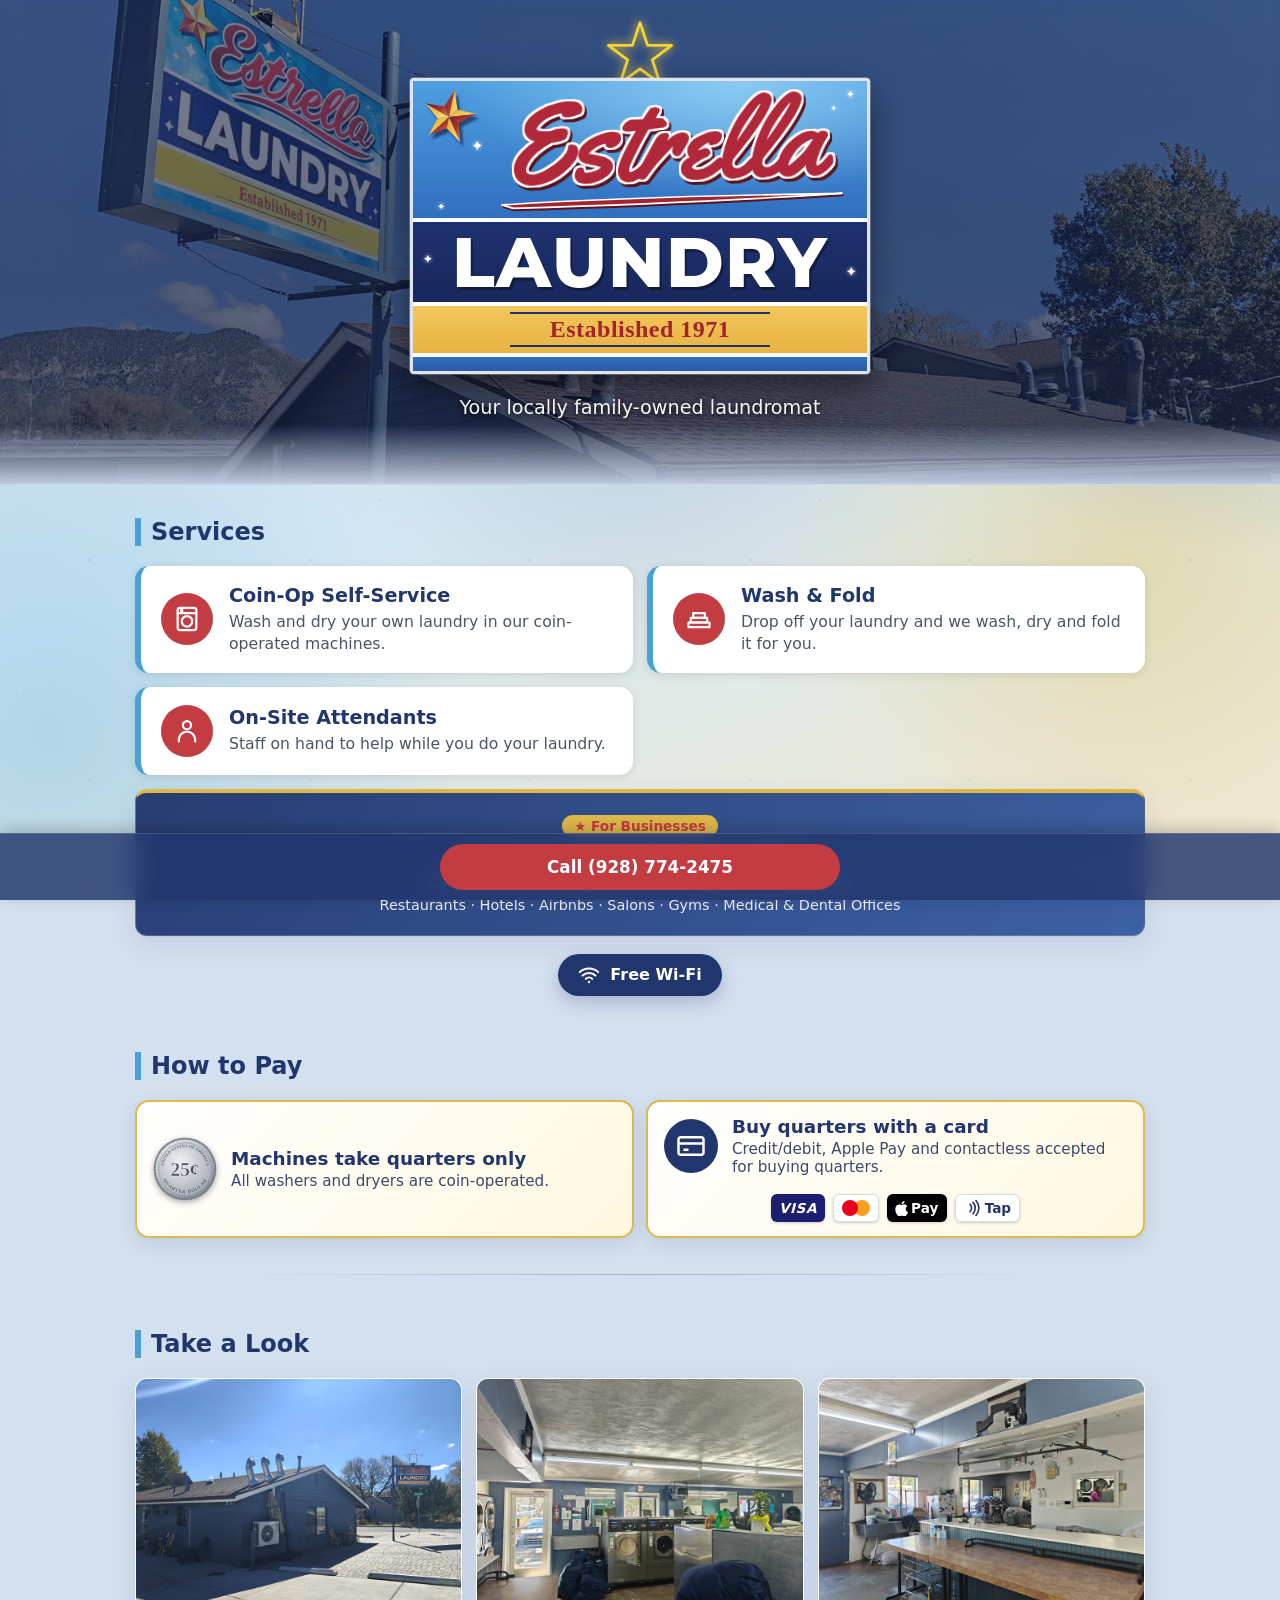
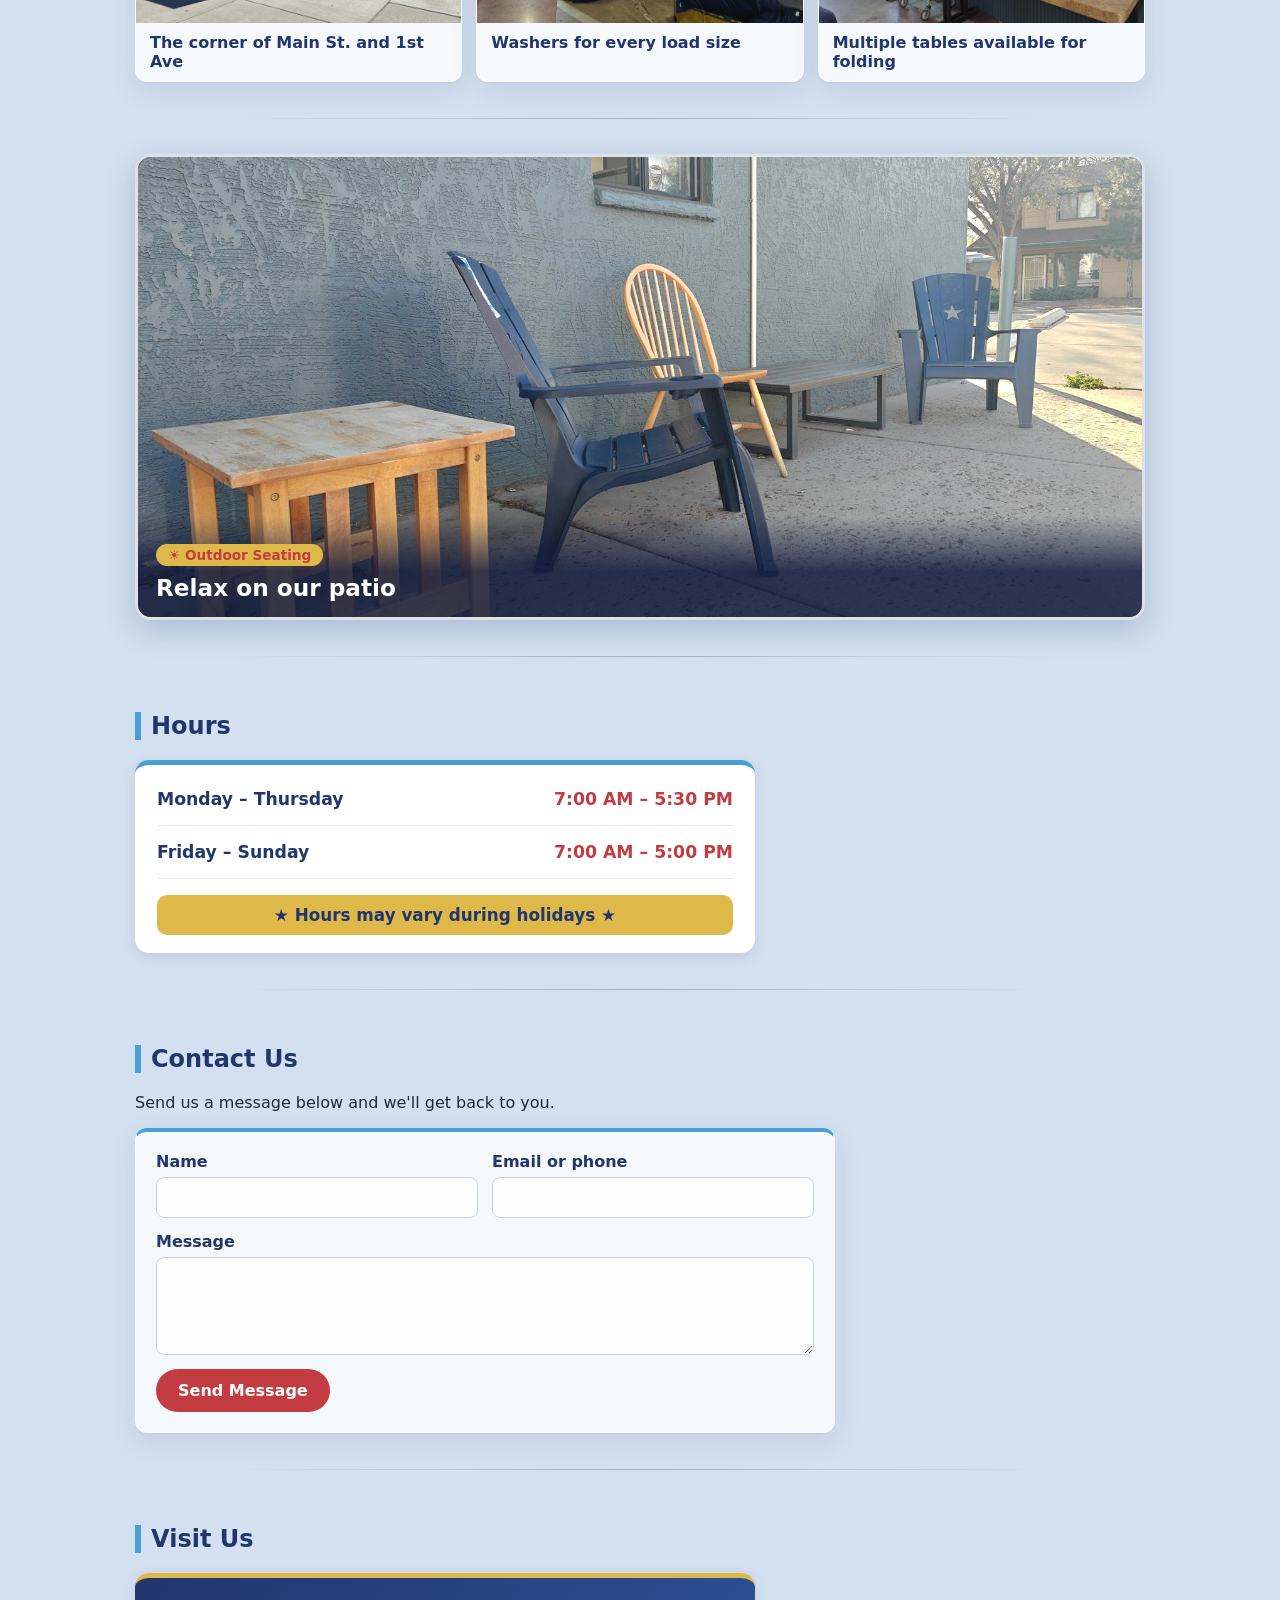
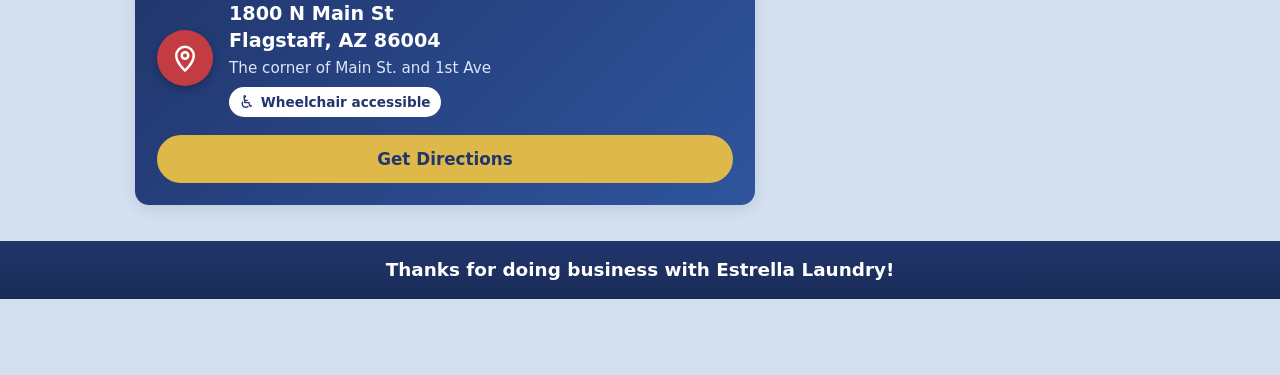
==== commit d286d00f: "Commercial SEO: medical & dental, per-business keywords" ====
--- a/index.html
+++ b/index.html
@@ -1,10 +1,10 @@
 <!doctype html><html lang="en"><head><meta charset="utf-8"><meta name="viewport" content="width=device-width,initial-scale=1,viewport-fit=cover">
 <title>Estrella Laundry | Laundromat, Wash &amp; Fold, Commercial &amp; Bulk Laundry in Flagstaff, AZ</title>
-<meta name="description" content="Estrella Laundry, a locally family-owned laundromat at 1800 N Main St, Flagstaff, AZ, established 1971. Self-service washers and dryers, wash and fold, and commercial &amp; bulk laundry service for restaurants, hotels, Airbnbs, salons and gyms. Call (928) 774-2475.">
+<meta name="description" content="Estrella Laundry, a locally family-owned laundromat at 1800 N Main St, Flagstaff, AZ, established 1971. Self-service washers and dryers, wash and fold, and commercial &amp; bulk laundry for restaurants, hotels, Airbnbs, salons, gyms, and medical &amp; dental offices. Call (928) 774-2475.">
 <link rel="canonical" href="https://estrellalaundry.com/">
 <meta property="og:type" content="website"><meta property="og:title" content="Estrella Laundry | Laundromat, Wash &amp; Fold &amp; Commercial Laundry in Flagstaff, AZ"><meta property="og:description" content="Locally family-owned Flagstaff laundromat since 1971. Self-service, wash and fold, and commercial &amp; bulk laundry for businesses."><meta property="og:url" content="https://estrellalaundry.com/"><meta property="og:image" content="https://estrellalaundry.com/img/front.jpg">
 <meta name="twitter:card" content="summary_large_image"><meta name="twitter:title" content="Estrella Laundry | Laundromat, Wash &amp; Fold &amp; Commercial Laundry in Flagstaff, AZ"><meta name="twitter:description" content="Locally family-owned Flagstaff laundromat since 1971. Self-service, wash and fold, and commercial &amp; bulk laundry for businesses."><meta name="twitter:image" content="https://estrellalaundry.com/img/front.jpg">
-<script type="application/ld+json">{"@context": "https://schema.org", "@type": "DryCleaningOrLaundry", "name": "Estrella Laundry", "url": "https://estrellalaundry.com/", "image": "https://estrellalaundry.com/img/front.jpg", "telephone": "+1-928-774-2475", "foundingDate": "1971", "address": {"@type": "PostalAddress", "streetAddress": "1800 N Main St", "addressLocality": "Flagstaff", "addressRegion": "AZ", "postalCode": "86004", "addressCountry": "US"}, "geo": {"@type": "GeoCoordinates", "latitude": 35.205322, "longitude": -111.617626}, "openingHoursSpecification": [{"@type": "OpeningHoursSpecification", "dayOfWeek": ["Monday", "Tuesday", "Wednesday", "Thursday"], "opens": "07:00", "closes": "17:30"}, {"@type": "OpeningHoursSpecification", "dayOfWeek": ["Friday", "Saturday", "Sunday"], "opens": "07:00", "closes": "17:00"}], "areaServed": {"@type": "City", "name": "Flagstaff, AZ"}, "knowsAbout": ["Commercial laundry", "Bulk laundry", "Wash and fold", "Self-service laundromat"], "paymentAccepted": "Cash (quarters); card, Apple Pay and contactless for buying quarters", "sameAs": ["https://www.facebook.com/244273295962405"], "description": "Locally family-owned laundromat in Flagstaff, AZ offering self-service laundry, wash and fold, and commercial & bulk laundry.", "hasOfferCatalog": {"@type": "OfferCatalog", "name": "Laundry Services", "itemListElement": [{"@type": "Offer", "itemOffered": {"@type": "Service", "name": "Coin-Op Self-Service Laundry", "description": "Coin-operated washers and dryers (quarters only) in several sizes. Quarters can be bought with a card, Apple Pay or contactless."}}, {"@type": "Offer", "itemOffered": {"@type": "Service", "name": "Wash & Fold", "description": "Drop-off laundry washed and folded for you."}}, {"@type": "Offer", "itemOffered": {"@type": "Service", "name": "Commercial & Bulk Laundry", "description": "Large and recurring loads for restaurants, hotels, salons, gyms, Airbnb hosts and other businesses."}}]}}</script><link rel="stylesheet" href="style.css?v=20261019ar"></head><body>
+<script type="application/ld+json">{"@context": "https://schema.org", "@type": "DryCleaningOrLaundry", "name": "Estrella Laundry", "url": "https://estrellalaundry.com/", "image": "https://estrellalaundry.com/img/front.jpg", "telephone": "+1-928-774-2475", "foundingDate": "1971", "address": {"@type": "PostalAddress", "streetAddress": "1800 N Main St", "addressLocality": "Flagstaff", "addressRegion": "AZ", "postalCode": "86004", "addressCountry": "US"}, "geo": {"@type": "GeoCoordinates", "latitude": 35.205322, "longitude": -111.617626}, "openingHoursSpecification": [{"@type": "OpeningHoursSpecification", "dayOfWeek": ["Monday", "Tuesday", "Wednesday", "Thursday"], "opens": "07:00", "closes": "17:30"}, {"@type": "OpeningHoursSpecification", "dayOfWeek": ["Friday", "Saturday", "Sunday"], "opens": "07:00", "closes": "17:00"}], "areaServed": {"@type": "City", "name": "Flagstaff, AZ"}, "knowsAbout": ["Commercial laundry", "Bulk laundry", "Wash and fold", "Self-service laundromat", "Restaurant laundry", "Hotel laundry", "Airbnb and vacation rental laundry", "Salon laundry", "Gym laundry", "Medical office laundry", "Dental office laundry"], "paymentAccepted": "Cash (quarters); card, Apple Pay and contactless for buying quarters", "sameAs": ["https://www.facebook.com/244273295962405"], "description": "Locally family-owned laundromat in Flagstaff, AZ offering self-service laundry, wash and fold, and commercial & bulk laundry.", "hasOfferCatalog": {"@type": "OfferCatalog", "name": "Laundry Services", "itemListElement": [{"@type": "Offer", "itemOffered": {"@type": "Service", "name": "Coin-Op Self-Service Laundry", "description": "Coin-operated washers and dryers (quarters only) in several sizes. Quarters can be bought with a card, Apple Pay or contactless."}}, {"@type": "Offer", "itemOffered": {"@type": "Service", "name": "Wash & Fold", "description": "Drop-off laundry washed and folded for you."}}, {"@type": "Offer", "itemOffered": {"@type": "Service", "name": "Commercial & Bulk Laundry", "description": "Large and recurring loads for restaurants, hotels, Airbnb and vacation rental hosts, salons, gyms, medical and dental offices, and other Flagstaff businesses."}}]}}</script><link rel="stylesheet" href="style.css?v=20261019as"></head><body>
 <header class="hero"><div class="signwrap"><svg class="neon2" viewBox="0 0 100 96" aria-hidden="true"><polygon points="50,4 61,37 96,37 68,58 79,92 50,71 21,92 32,58 4,37 39,37" fill="none" stroke="#f3d23a" stroke-width="4" stroke-linejoin="round"/></svg><div class="sign"><div class="top"><svg class="rstar" viewBox="0 0 100 100" aria-hidden="true"><defs><linearGradient id="sl" x1="0" y1="0" x2="1" y2="1"><stop offset="0" stop-color="#eaa52c"/><stop offset=".6" stop-color="#f5c955"/><stop offset="1" stop-color="#fbe7a2"/></linearGradient><linearGradient id="sd" x1="0" y1="0" x2="1" y2="1"><stop offset="0" stop-color="#6e1a26"/><stop offset=".55" stop-color="#a8352f"/><stop offset="1" stop-color="#e08a3c"/></linearGradient></defs><polygon points="50,50 42.3,32.6 59.6,5.0" fill="url(#sd)"/><polygon points="50,50 59.6,5.0 64.1,37.3" fill="url(#sl)"/><polygon points="50,50 64.1,37.3 95.7,45.2" fill="url(#sl)"/><polygon points="50,50 95.7,45.2 66.5,59.5" fill="url(#sd)"/><polygon points="50,50 66.5,59.5 68.7,92.0" fill="url(#sd)"/><polygon points="50,50 68.7,92.0 46.0,68.6" fill="url(#sl)"/><polygon points="50,50 46.0,68.6 15.8,80.8" fill="url(#sd)"/><polygon points="50,50 15.8,80.8 31.1,52.0" fill="url(#sl)"/><polygon points="50,50 31.1,52.0 10.2,27.0" fill="url(#sl)"/><polygon points="50,50 10.2,27.0 42.3,32.6" fill="url(#sd)"/></svg><span class="sp s1">✦</span><span class="sp s2">✦</span><span class="sp s3">✦</span><span class="sp s4">✦</span><div class="word">Estrella</div><svg class="swoosh2" viewBox="0 0 300 24" preserveAspectRatio="none" aria-hidden="true"><path d="M4 18 C 90 10, 200 6, 296 4 C 210 12, 110 18, 14 22 Z" fill="#a3242f" stroke="#fff" stroke-width="2"/></svg></div><div class="laundry"><span class="sp s5">✦</span>LAUNDRY<span class="sp s6">✦</span></div><div class="band"><span>Established 1971</span></div><div class="foot"></div></div></div>
 <p class="tag">Your locally family-owned laundromat</p></header>
 <main class="wrap">
@@ -12,7 +12,7 @@
 <div class="srow"><span class="sico" aria-hidden="true"><svg viewBox="0 0 24 24" width="28" height="28" fill="none" stroke="#fff" stroke-width="1.9" stroke-linecap="round" stroke-linejoin="round"><rect x="4" y="2.5" width="16" height="19" rx="2"/><line x1="4" y1="7" x2="20" y2="7"/><circle cx="12" cy="14" r="4.5"/><circle cx="7.5" cy="4.8" r=".6" fill="#fff"/></svg></span><div><h3>Coin-Op Self-Service</h3><p>Wash and dry your own laundry in our coin-operated machines.</p></div></div>
 <div class="srow"><span class="sico" aria-hidden="true"><svg viewBox="0 0 24 24" width="28" height="28" fill="none" stroke="#fff" stroke-width="1.9" stroke-linecap="round" stroke-linejoin="round"><path d="M3 15h18v4H3z"/><path d="M5 11h14v4H5z"/><path d="M7 7h10v4H7z"/></svg></span><div><h3>Wash &amp; Fold</h3><p>Drop off your laundry and we wash, dry and fold it for you.</p></div></div>
 <div class="srow"><span class="sico" aria-hidden="true"><svg viewBox="0 0 24 24" width="28" height="28" fill="none" stroke="#fff" stroke-width="1.9" stroke-linecap="round" stroke-linejoin="round"><circle cx="12" cy="7" r="3.5"/><path d="M5 21v-1.5a7 7 0 0 1 14 0V21"/></svg></span><div><h3>On-Site Attendants</h3><p>Staff on hand to help while you do your laundry.</p></div></div>
-<a class="card feature" href="#contact"><span class="badge">★ For Businesses</span><h3>Commercial &amp; Bulk Laundry</h3><span class="who">Restaurants · Hotels · Airbnbs · Salons · Gyms</span></a>
+<a class="card feature" href="#contact"><span class="badge">★ For Businesses</span><h3>Commercial &amp; Bulk Laundry</h3><p class="fdesc">Large and recurring loads for Flagstaff businesses.</p><span class="who">Restaurants · Hotels · Airbnbs · Salons · Gyms · Medical &amp; Dental Offices</span></a>
 </div></section>
 <div class="fbwrap fbwrap-svc"><a class="fbbtn wifibtn" href="/wifi/"><svg viewBox="0 0 24 24" width="22" height="22" aria-hidden="true" fill="none" stroke="#fff" stroke-width="2.2" stroke-linecap="round"><path d="M2 8.8a15 15 0 0 1 20 0"/><path d="M5 12.6a10 10 0 0 1 14 0"/><path d="M8.5 16.2a5 5 0 0 1 7 0"/><circle cx="12" cy="19.6" r="1.3" fill="#fff" stroke="none"/></svg>Free Wi-Fi</a></div>
 <section class="pay"><h2>How to Pay</h2><div class="paygrid">
--- a/style.css
+++ b/style.css
@@ -202,3 +202,4 @@
 .payitem>div:not(.payicon):not(.paybadges){flex:1 1 0;min-width:0}
 .vacc{display:inline-flex;align-items:center;gap:6px;margin:10px 0 0;background:#fff;color:var(--navy);font-weight:800;font-size:.95rem;border-radius:20px;padding:5px 12px}.vacc span{font-size:1.1rem}
 .vacc{white-space:nowrap;font-size:.85rem;padding:5px 10px}
+.svclist .fdesc{margin:4px 0 2px;color:#fff;font-size:.98rem}
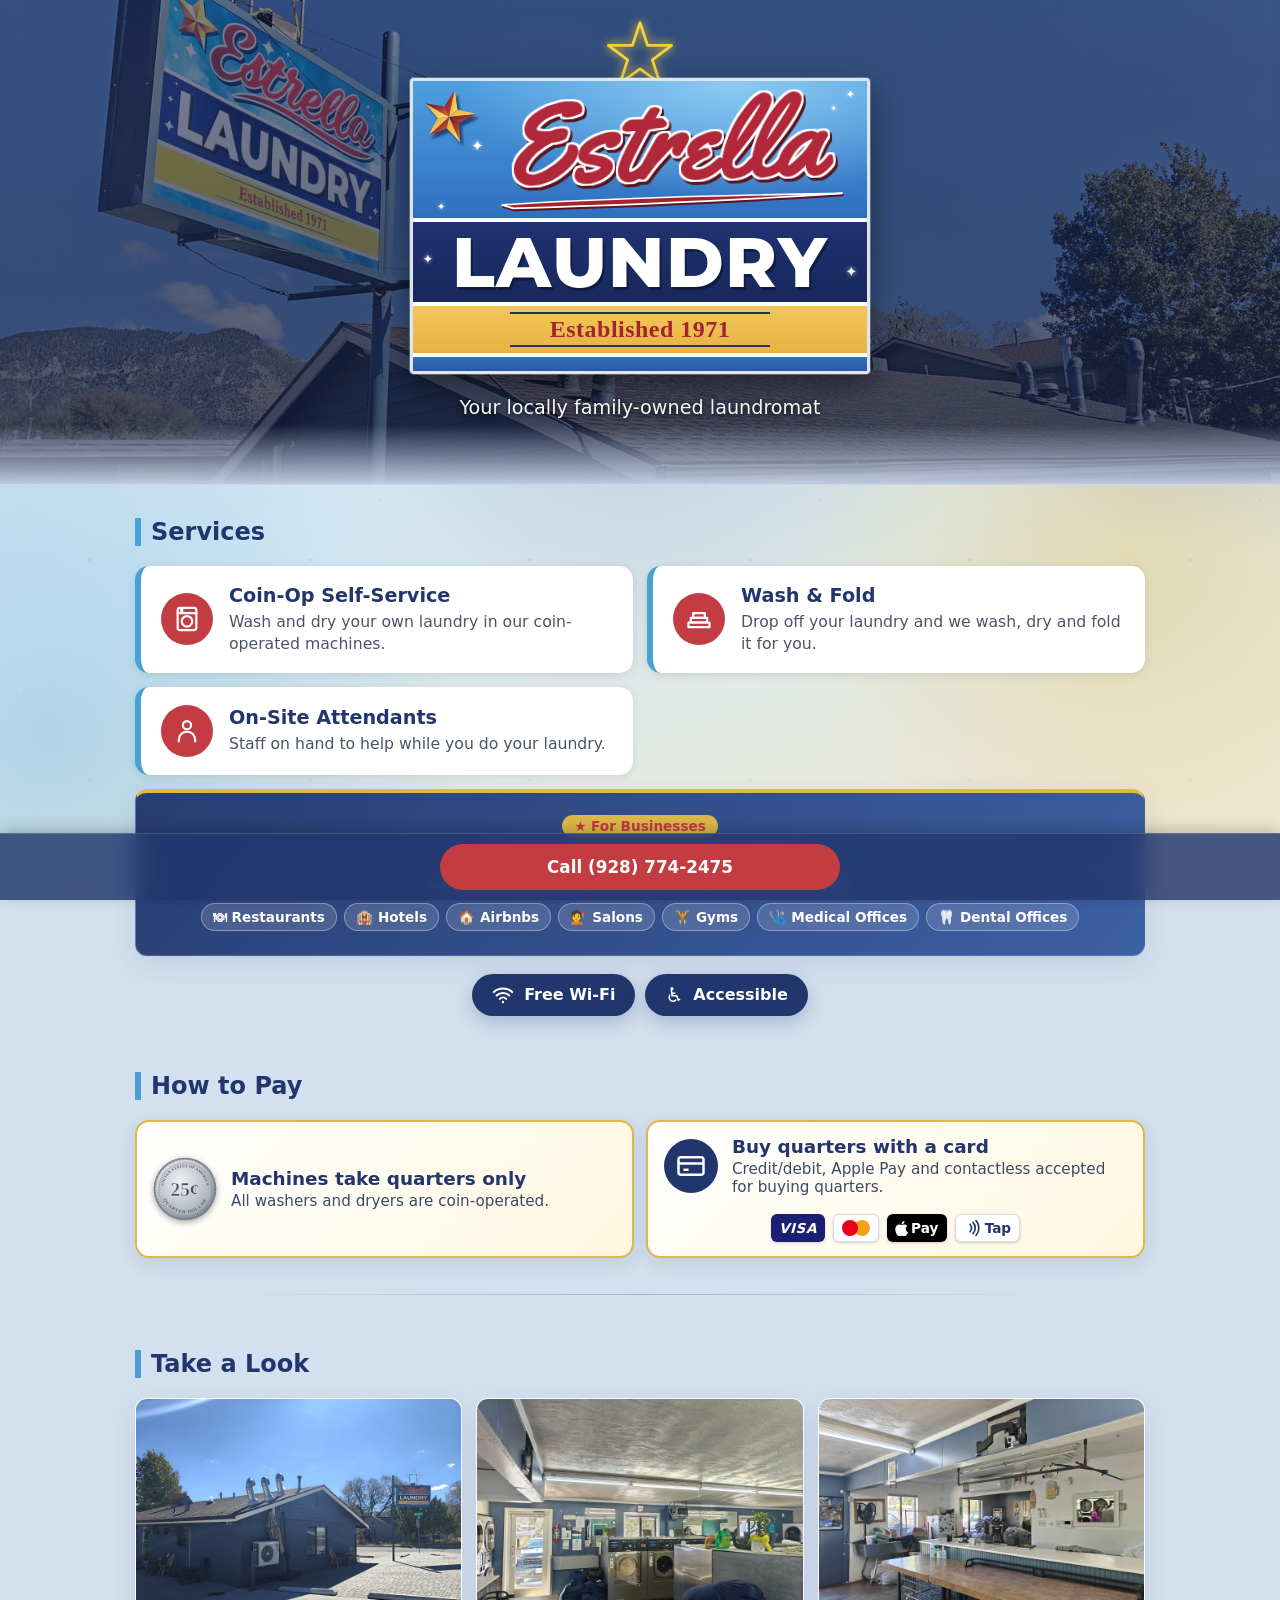
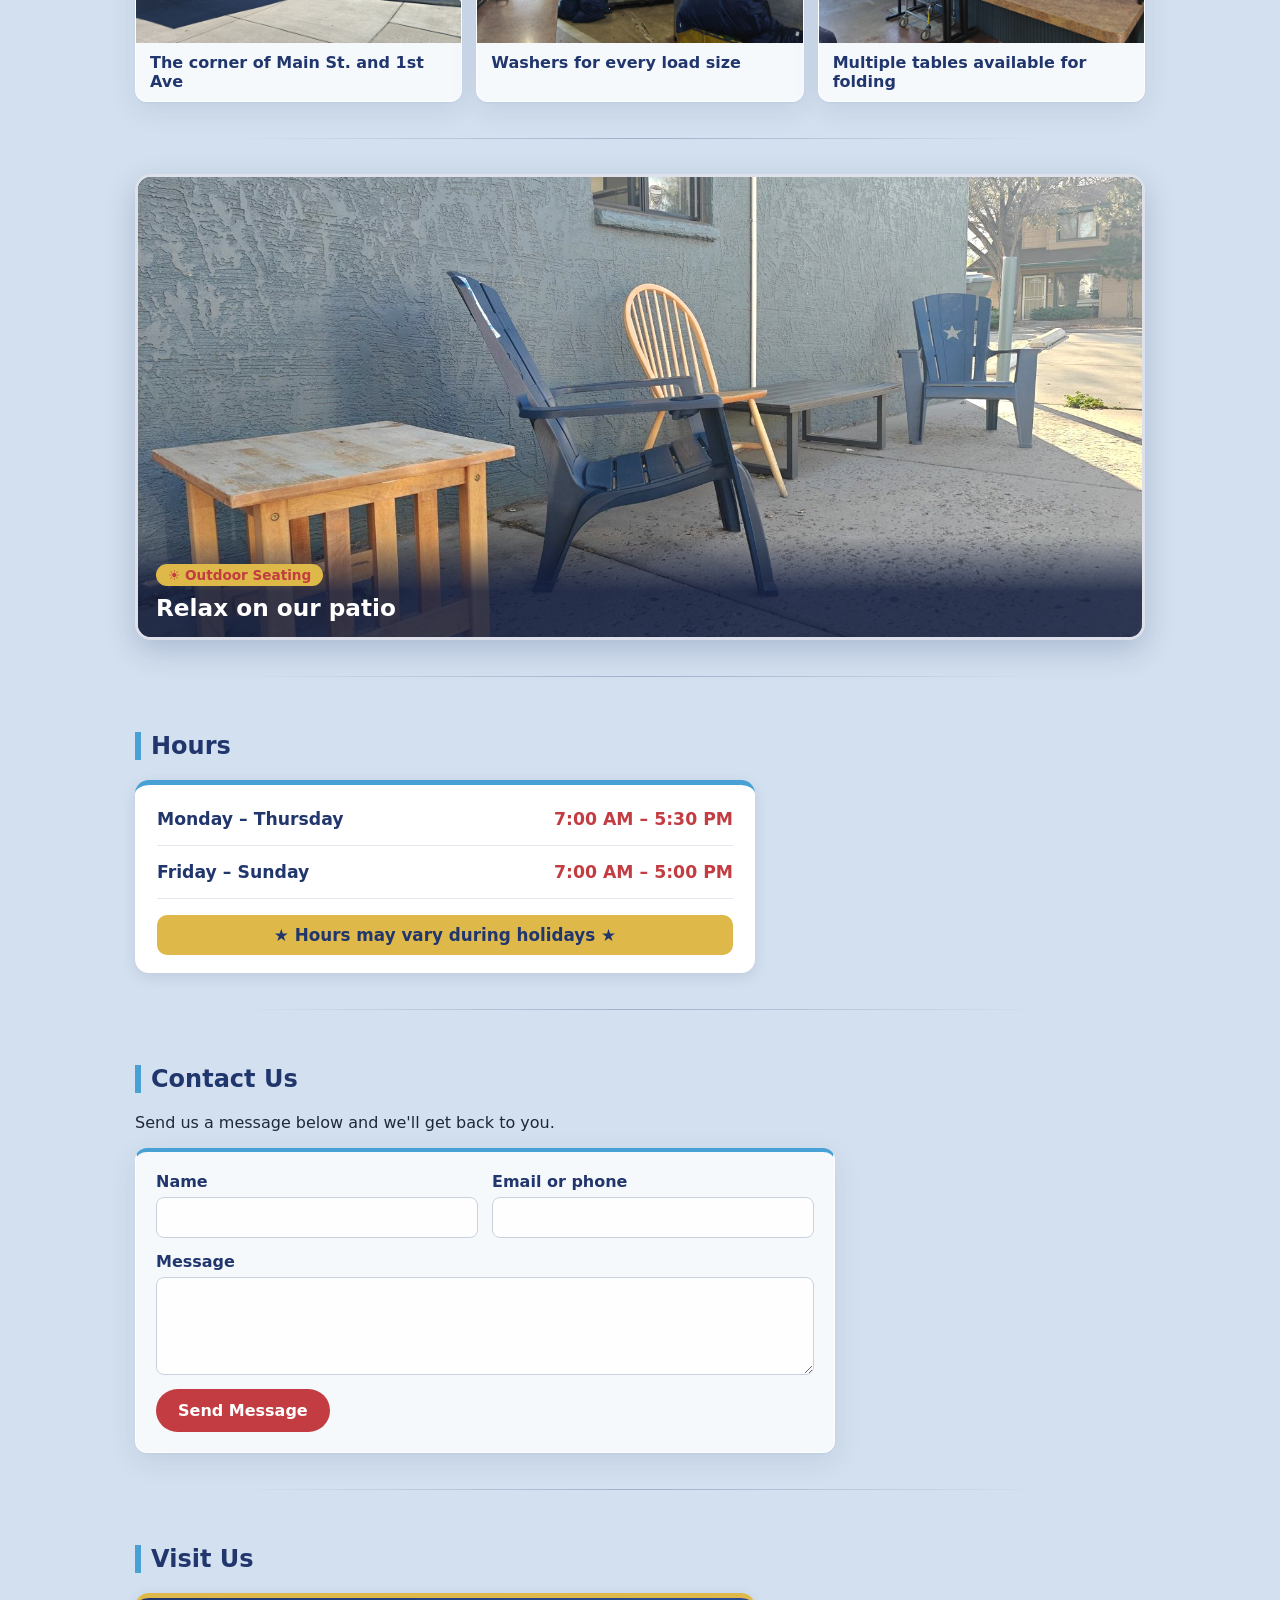
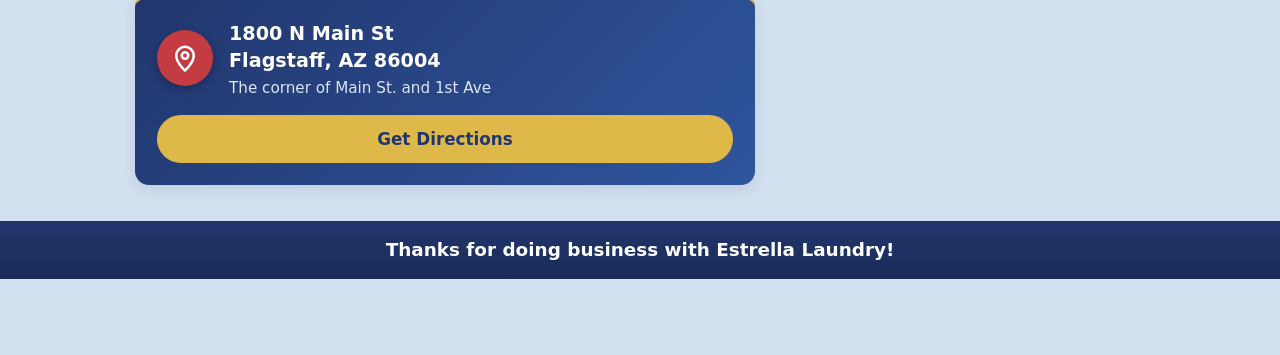
==== commit 25acdf47: "Business badges; accessible badge beside Wi-Fi" ====
--- a/index.html
+++ b/index.html
@@ -4,7 +4,7 @@
 <link rel="canonical" href="https://estrellalaundry.com/">
 <meta property="og:type" content="website"><meta property="og:title" content="Estrella Laundry | Laundromat, Wash &amp; Fold &amp; Commercial Laundry in Flagstaff, AZ"><meta property="og:description" content="Locally family-owned Flagstaff laundromat since 1971. Self-service, wash and fold, and commercial &amp; bulk laundry for businesses."><meta property="og:url" content="https://estrellalaundry.com/"><meta property="og:image" content="https://estrellalaundry.com/img/front.jpg">
 <meta name="twitter:card" content="summary_large_image"><meta name="twitter:title" content="Estrella Laundry | Laundromat, Wash &amp; Fold &amp; Commercial Laundry in Flagstaff, AZ"><meta name="twitter:description" content="Locally family-owned Flagstaff laundromat since 1971. Self-service, wash and fold, and commercial &amp; bulk laundry for businesses."><meta name="twitter:image" content="https://estrellalaundry.com/img/front.jpg">
-<script type="application/ld+json">{"@context": "https://schema.org", "@type": "DryCleaningOrLaundry", "name": "Estrella Laundry", "url": "https://estrellalaundry.com/", "image": "https://estrellalaundry.com/img/front.jpg", "telephone": "+1-928-774-2475", "foundingDate": "1971", "address": {"@type": "PostalAddress", "streetAddress": "1800 N Main St", "addressLocality": "Flagstaff", "addressRegion": "AZ", "postalCode": "86004", "addressCountry": "US"}, "geo": {"@type": "GeoCoordinates", "latitude": 35.205322, "longitude": -111.617626}, "openingHoursSpecification": [{"@type": "OpeningHoursSpecification", "dayOfWeek": ["Monday", "Tuesday", "Wednesday", "Thursday"], "opens": "07:00", "closes": "17:30"}, {"@type": "OpeningHoursSpecification", "dayOfWeek": ["Friday", "Saturday", "Sunday"], "opens": "07:00", "closes": "17:00"}], "areaServed": {"@type": "City", "name": "Flagstaff, AZ"}, "knowsAbout": ["Commercial laundry", "Bulk laundry", "Wash and fold", "Self-service laundromat", "Restaurant laundry", "Hotel laundry", "Airbnb and vacation rental laundry", "Salon laundry", "Gym laundry", "Medical office laundry", "Dental office laundry"], "paymentAccepted": "Cash (quarters); card, Apple Pay and contactless for buying quarters", "sameAs": ["https://www.facebook.com/244273295962405"], "description": "Locally family-owned laundromat in Flagstaff, AZ offering self-service laundry, wash and fold, and commercial & bulk laundry.", "hasOfferCatalog": {"@type": "OfferCatalog", "name": "Laundry Services", "itemListElement": [{"@type": "Offer", "itemOffered": {"@type": "Service", "name": "Coin-Op Self-Service Laundry", "description": "Coin-operated washers and dryers (quarters only) in several sizes. Quarters can be bought with a card, Apple Pay or contactless."}}, {"@type": "Offer", "itemOffered": {"@type": "Service", "name": "Wash & Fold", "description": "Drop-off laundry washed and folded for you."}}, {"@type": "Offer", "itemOffered": {"@type": "Service", "name": "Commercial & Bulk Laundry", "description": "Large and recurring loads for restaurants, hotels, Airbnb and vacation rental hosts, salons, gyms, medical and dental offices, and other Flagstaff businesses."}}]}}</script><link rel="stylesheet" href="style.css?v=20261019as"></head><body>
+<script type="application/ld+json">{"@context": "https://schema.org", "@type": "DryCleaningOrLaundry", "name": "Estrella Laundry", "url": "https://estrellalaundry.com/", "image": "https://estrellalaundry.com/img/front.jpg", "telephone": "+1-928-774-2475", "foundingDate": "1971", "address": {"@type": "PostalAddress", "streetAddress": "1800 N Main St", "addressLocality": "Flagstaff", "addressRegion": "AZ", "postalCode": "86004", "addressCountry": "US"}, "geo": {"@type": "GeoCoordinates", "latitude": 35.205322, "longitude": -111.617626}, "openingHoursSpecification": [{"@type": "OpeningHoursSpecification", "dayOfWeek": ["Monday", "Tuesday", "Wednesday", "Thursday"], "opens": "07:00", "closes": "17:30"}, {"@type": "OpeningHoursSpecification", "dayOfWeek": ["Friday", "Saturday", "Sunday"], "opens": "07:00", "closes": "17:00"}], "areaServed": {"@type": "City", "name": "Flagstaff, AZ"}, "knowsAbout": ["Commercial laundry", "Bulk laundry", "Wash and fold", "Self-service laundromat", "Restaurant laundry", "Hotel laundry", "Airbnb and vacation rental laundry", "Salon laundry", "Gym laundry", "Medical office laundry", "Dental office laundry"], "paymentAccepted": "Cash (quarters); card, Apple Pay and contactless for buying quarters", "sameAs": ["https://www.facebook.com/244273295962405"], "description": "Locally family-owned laundromat in Flagstaff, AZ offering self-service laundry, wash and fold, and commercial & bulk laundry.", "hasOfferCatalog": {"@type": "OfferCatalog", "name": "Laundry Services", "itemListElement": [{"@type": "Offer", "itemOffered": {"@type": "Service", "name": "Coin-Op Self-Service Laundry", "description": "Coin-operated washers and dryers (quarters only) in several sizes. Quarters can be bought with a card, Apple Pay or contactless."}}, {"@type": "Offer", "itemOffered": {"@type": "Service", "name": "Wash & Fold", "description": "Drop-off laundry washed and folded for you."}}, {"@type": "Offer", "itemOffered": {"@type": "Service", "name": "Commercial & Bulk Laundry", "description": "Large and recurring loads for restaurants, hotels, Airbnb and vacation rental hosts, salons, gyms, medical and dental offices, and other Flagstaff businesses."}}]}}</script><link rel="stylesheet" href="style.css?v=20261019au"></head><body>
 <header class="hero"><div class="signwrap"><svg class="neon2" viewBox="0 0 100 96" aria-hidden="true"><polygon points="50,4 61,37 96,37 68,58 79,92 50,71 21,92 32,58 4,37 39,37" fill="none" stroke="#f3d23a" stroke-width="4" stroke-linejoin="round"/></svg><div class="sign"><div class="top"><svg class="rstar" viewBox="0 0 100 100" aria-hidden="true"><defs><linearGradient id="sl" x1="0" y1="0" x2="1" y2="1"><stop offset="0" stop-color="#eaa52c"/><stop offset=".6" stop-color="#f5c955"/><stop offset="1" stop-color="#fbe7a2"/></linearGradient><linearGradient id="sd" x1="0" y1="0" x2="1" y2="1"><stop offset="0" stop-color="#6e1a26"/><stop offset=".55" stop-color="#a8352f"/><stop offset="1" stop-color="#e08a3c"/></linearGradient></defs><polygon points="50,50 42.3,32.6 59.6,5.0" fill="url(#sd)"/><polygon points="50,50 59.6,5.0 64.1,37.3" fill="url(#sl)"/><polygon points="50,50 64.1,37.3 95.7,45.2" fill="url(#sl)"/><polygon points="50,50 95.7,45.2 66.5,59.5" fill="url(#sd)"/><polygon points="50,50 66.5,59.5 68.7,92.0" fill="url(#sd)"/><polygon points="50,50 68.7,92.0 46.0,68.6" fill="url(#sl)"/><polygon points="50,50 46.0,68.6 15.8,80.8" fill="url(#sd)"/><polygon points="50,50 15.8,80.8 31.1,52.0" fill="url(#sl)"/><polygon points="50,50 31.1,52.0 10.2,27.0" fill="url(#sl)"/><polygon points="50,50 10.2,27.0 42.3,32.6" fill="url(#sd)"/></svg><span class="sp s1">✦</span><span class="sp s2">✦</span><span class="sp s3">✦</span><span class="sp s4">✦</span><div class="word">Estrella</div><svg class="swoosh2" viewBox="0 0 300 24" preserveAspectRatio="none" aria-hidden="true"><path d="M4 18 C 90 10, 200 6, 296 4 C 210 12, 110 18, 14 22 Z" fill="#a3242f" stroke="#fff" stroke-width="2"/></svg></div><div class="laundry"><span class="sp s5">✦</span>LAUNDRY<span class="sp s6">✦</span></div><div class="band"><span>Established 1971</span></div><div class="foot"></div></div></div>
 <p class="tag">Your locally family-owned laundromat</p></header>
 <main class="wrap">
@@ -12,9 +12,9 @@
 <div class="srow"><span class="sico" aria-hidden="true"><svg viewBox="0 0 24 24" width="28" height="28" fill="none" stroke="#fff" stroke-width="1.9" stroke-linecap="round" stroke-linejoin="round"><rect x="4" y="2.5" width="16" height="19" rx="2"/><line x1="4" y1="7" x2="20" y2="7"/><circle cx="12" cy="14" r="4.5"/><circle cx="7.5" cy="4.8" r=".6" fill="#fff"/></svg></span><div><h3>Coin-Op Self-Service</h3><p>Wash and dry your own laundry in our coin-operated machines.</p></div></div>
 <div class="srow"><span class="sico" aria-hidden="true"><svg viewBox="0 0 24 24" width="28" height="28" fill="none" stroke="#fff" stroke-width="1.9" stroke-linecap="round" stroke-linejoin="round"><path d="M3 15h18v4H3z"/><path d="M5 11h14v4H5z"/><path d="M7 7h10v4H7z"/></svg></span><div><h3>Wash &amp; Fold</h3><p>Drop off your laundry and we wash, dry and fold it for you.</p></div></div>
 <div class="srow"><span class="sico" aria-hidden="true"><svg viewBox="0 0 24 24" width="28" height="28" fill="none" stroke="#fff" stroke-width="1.9" stroke-linecap="round" stroke-linejoin="round"><circle cx="12" cy="7" r="3.5"/><path d="M5 21v-1.5a7 7 0 0 1 14 0V21"/></svg></span><div><h3>On-Site Attendants</h3><p>Staff on hand to help while you do your laundry.</p></div></div>
-<a class="card feature" href="#contact"><span class="badge">★ For Businesses</span><h3>Commercial &amp; Bulk Laundry</h3><p class="fdesc">Large and recurring loads for Flagstaff businesses.</p><span class="who">Restaurants · Hotels · Airbnbs · Salons · Gyms · Medical &amp; Dental Offices</span></a>
+<a class="card feature" href="#contact"><span class="badge">★ For Businesses</span><h3>Commercial &amp; Bulk Laundry</h3><p class="fdesc">Large and recurring loads for Flagstaff businesses.</p><ul class="bizbadges" aria-label="Businesses we serve"><li><span aria-hidden="true">🍽</span>Restaurants</li><li><span aria-hidden="true">🏨</span>Hotels</li><li><span aria-hidden="true">🏠</span>Airbnbs</li><li><span aria-hidden="true">💇</span>Salons</li><li><span aria-hidden="true">🏋</span>Gyms</li><li><span aria-hidden="true">🩺</span>Medical Offices</li><li><span aria-hidden="true">🦷</span>Dental Offices</li></ul></a>
 </div></section>
-<div class="fbwrap fbwrap-svc"><a class="fbbtn wifibtn" href="/wifi/"><svg viewBox="0 0 24 24" width="22" height="22" aria-hidden="true" fill="none" stroke="#fff" stroke-width="2.2" stroke-linecap="round"><path d="M2 8.8a15 15 0 0 1 20 0"/><path d="M5 12.6a10 10 0 0 1 14 0"/><path d="M8.5 16.2a5 5 0 0 1 7 0"/><circle cx="12" cy="19.6" r="1.3" fill="#fff" stroke="none"/></svg>Free Wi-Fi</a></div>
+<div class="fbwrap fbwrap-svc"><a class="fbbtn wifibtn" href="/wifi/"><svg viewBox="0 0 24 24" width="22" height="22" aria-hidden="true" fill="none" stroke="#fff" stroke-width="2.2" stroke-linecap="round"><path d="M2 8.8a15 15 0 0 1 20 0"/><path d="M5 12.6a10 10 0 0 1 14 0"/><path d="M8.5 16.2a5 5 0 0 1 7 0"/><circle cx="12" cy="19.6" r="1.3" fill="#fff" stroke="none"/></svg>Free Wi-Fi</a><span class="fbbtn accbtn" aria-label="Wheelchair accessible"><span aria-hidden="true" class="accic">♿</span>Accessible</span></div>
 <section class="pay"><h2>How to Pay</h2><div class="paygrid">
 <div class="payitem"><div class="payicon quarter" aria-hidden="true"><svg viewBox="0 0 100 100" width="64" height="64"><defs><radialGradient id="qf" cx="38%" cy="32%" r="75%"><stop offset="0" stop-color="#fbfcfd"/><stop offset=".55" stop-color="#c3c8cf"/><stop offset="1" stop-color="#7d838c"/></radialGradient><radialGradient id="qi" cx="40%" cy="35%" r="70%"><stop offset="0" stop-color="#eef0f3"/><stop offset="1" stop-color="#a7adb6"/></radialGradient><path id="qt" d="M50 50m-34 0a34 34 0 1 1 68 0"/><path id="qb" d="M50 50m-38 0a38 38 0 0 0 76 0"/></defs><circle cx="50" cy="50" r="49" fill="#8a9099"/><circle cx="50" cy="50" r="47" fill="url(#qf)" stroke="#6f757e" stroke-width="3" stroke-dasharray="1.2 1.2"/><circle cx="50" cy="50" r="41" fill="url(#qi)" stroke="#9aa0a9" stroke-width="1.2"/><text font-family="Georgia,serif" font-size="6.4" font-weight="700" fill="#5d636c" letter-spacing=".2"><textPath href="#qt" startOffset="50%" text-anchor="middle">UNITED STATES OF AMERICA</textPath></text><text font-family="Georgia,serif" font-size="7.5" font-weight="700" fill="#5d636c" letter-spacing="1"><textPath href="#qb" startOffset="50%" text-anchor="middle">QUARTER DOLLAR</textPath></text><text x="50" y="61" text-anchor="middle" font-family="Georgia,serif" font-size="30" font-weight="700" fill="#4a5059" stroke="#f4f5f7" stroke-width=".6">25¢</text></svg></div><div><h3>Machines take quarters only</h3><p>All washers and dryers are coin-operated.</p></div></div>
 <div class="payitem"><div class="payicon" aria-hidden="true"><svg viewBox="0 0 24 24" width="30" height="30" fill="none" stroke="#fff" stroke-width="2"><rect x="2" y="5" width="20" height="14" rx="2"/><line x1="2" y1="10" x2="22" y2="10"/><line x1="6" y1="15" x2="10" y2="15"/></svg></div><div><h3>Buy quarters with a card</h3><p>Credit/debit, Apple Pay and contactless accepted for buying quarters.</p></div><div class="paybadges" aria-label="Visa, Mastercard, Apple Pay and contactless accepted for quarters">
@@ -46,6 +46,6 @@
 <label>Email or phone<input type="text" name="email_or_phone" required></label>
 <label class="full">Message<textarea name="message" rows="4" required></textarea></label>
 <button class="btn" type="submit">Send Message</button></form></section>
-<section class="visit"><h2>Visit Us</h2><div class="visitcard"><div class="vtop"><span class="vpin"><svg viewBox="0 0 24 24" width="30" height="30" fill="none" stroke="#fff" stroke-width="2" stroke-linecap="round" stroke-linejoin="round" aria-hidden="true"><path d="M12 22s7-6.2 7-12a7 7 0 0 0-14 0c0 5.8 7 12 7 12z"/><circle cx="12" cy="10" r="2.6"/></svg></span><div><p class="addr">1800 N Main St<br>Flagstaff, AZ 86004</p><p class="vcorner">The corner of Main St. and 1st Ave</p><p class="vacc"><span aria-hidden="true">♿</span> Wheelchair accessible</p></div></div><a class="btn alt vdir" href="https://www.google.com/maps/dir/?api=1&destination=1800+N+Main+St,+Flagstaff,+AZ+86004" target="_blank" rel="noopener">Get Directions</a></div></section>
+<section class="visit"><h2>Visit Us</h2><div class="visitcard"><div class="vtop"><span class="vpin"><svg viewBox="0 0 24 24" width="30" height="30" fill="none" stroke="#fff" stroke-width="2" stroke-linecap="round" stroke-linejoin="round" aria-hidden="true"><path d="M12 22s7-6.2 7-12a7 7 0 0 0-14 0c0 5.8 7 12 7 12z"/><circle cx="12" cy="10" r="2.6"/></svg></span><div><p class="addr">1800 N Main St<br>Flagstaff, AZ 86004</p><p class="vcorner">The corner of Main St. and 1st Ave</p></div></div><a class="btn alt vdir" href="https://www.google.com/maps/dir/?api=1&destination=1800+N+Main+St,+Flagstaff,+AZ+86004" target="_blank" rel="noopener">Get Directions</a></div></section>
 </main><footer><p class="thx">Thanks for doing business with Estrella Laundry!</p></footer>
 <nav class="bottombar" aria-label="Quick actions"><a class="btn" href="tel:+19287742475">Call (928) 774-2475</a></nav></body></html>
--- a/style.css
+++ b/style.css
@@ -203,3 +203,6 @@
 .vacc{display:inline-flex;align-items:center;gap:6px;margin:10px 0 0;background:#fff;color:var(--navy);font-weight:800;font-size:.95rem;border-radius:20px;padding:5px 12px}.vacc span{font-size:1.1rem}
 .vacc{white-space:nowrap;font-size:.85rem;padding:5px 10px}
 .svclist .fdesc{margin:4px 0 2px;color:#fff;font-size:.98rem}
+.accbtn{background:var(--navy);cursor:default}.accbtn:hover{background:var(--navy)}.accic{font-size:1.25rem;line-height:1}
+.fbwrap.fbwrap-svc{flex-wrap:wrap}
+.bizbadges{list-style:none;padding:0;margin:10px 0 2px;display:flex;flex-wrap:wrap;justify-content:center;gap:7px}.bizbadges li{display:inline-flex;align-items:center;gap:5px;background:rgba(255,255,255,.14);border:1px solid rgba(255,255,255,.35);color:#fff;font-weight:700;font-size:.85rem;border-radius:20px;padding:5px 11px;white-space:nowrap}
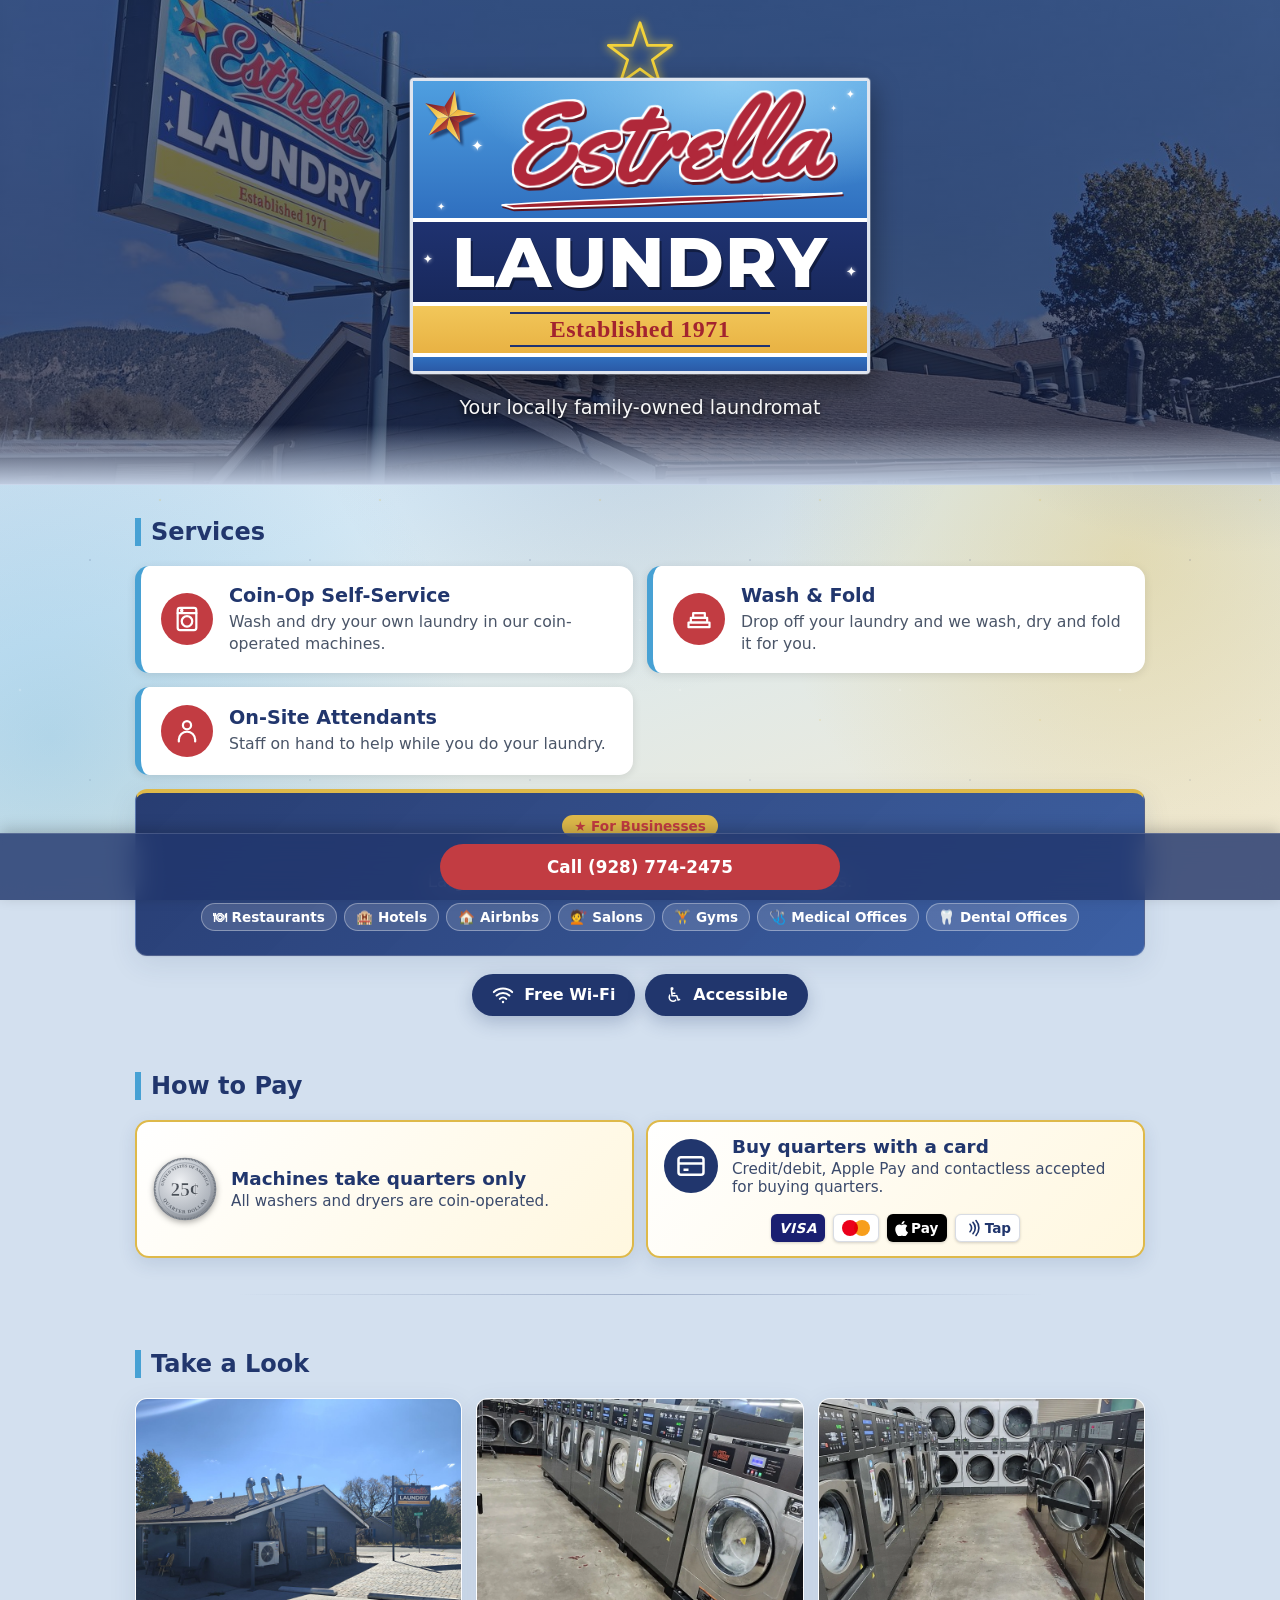
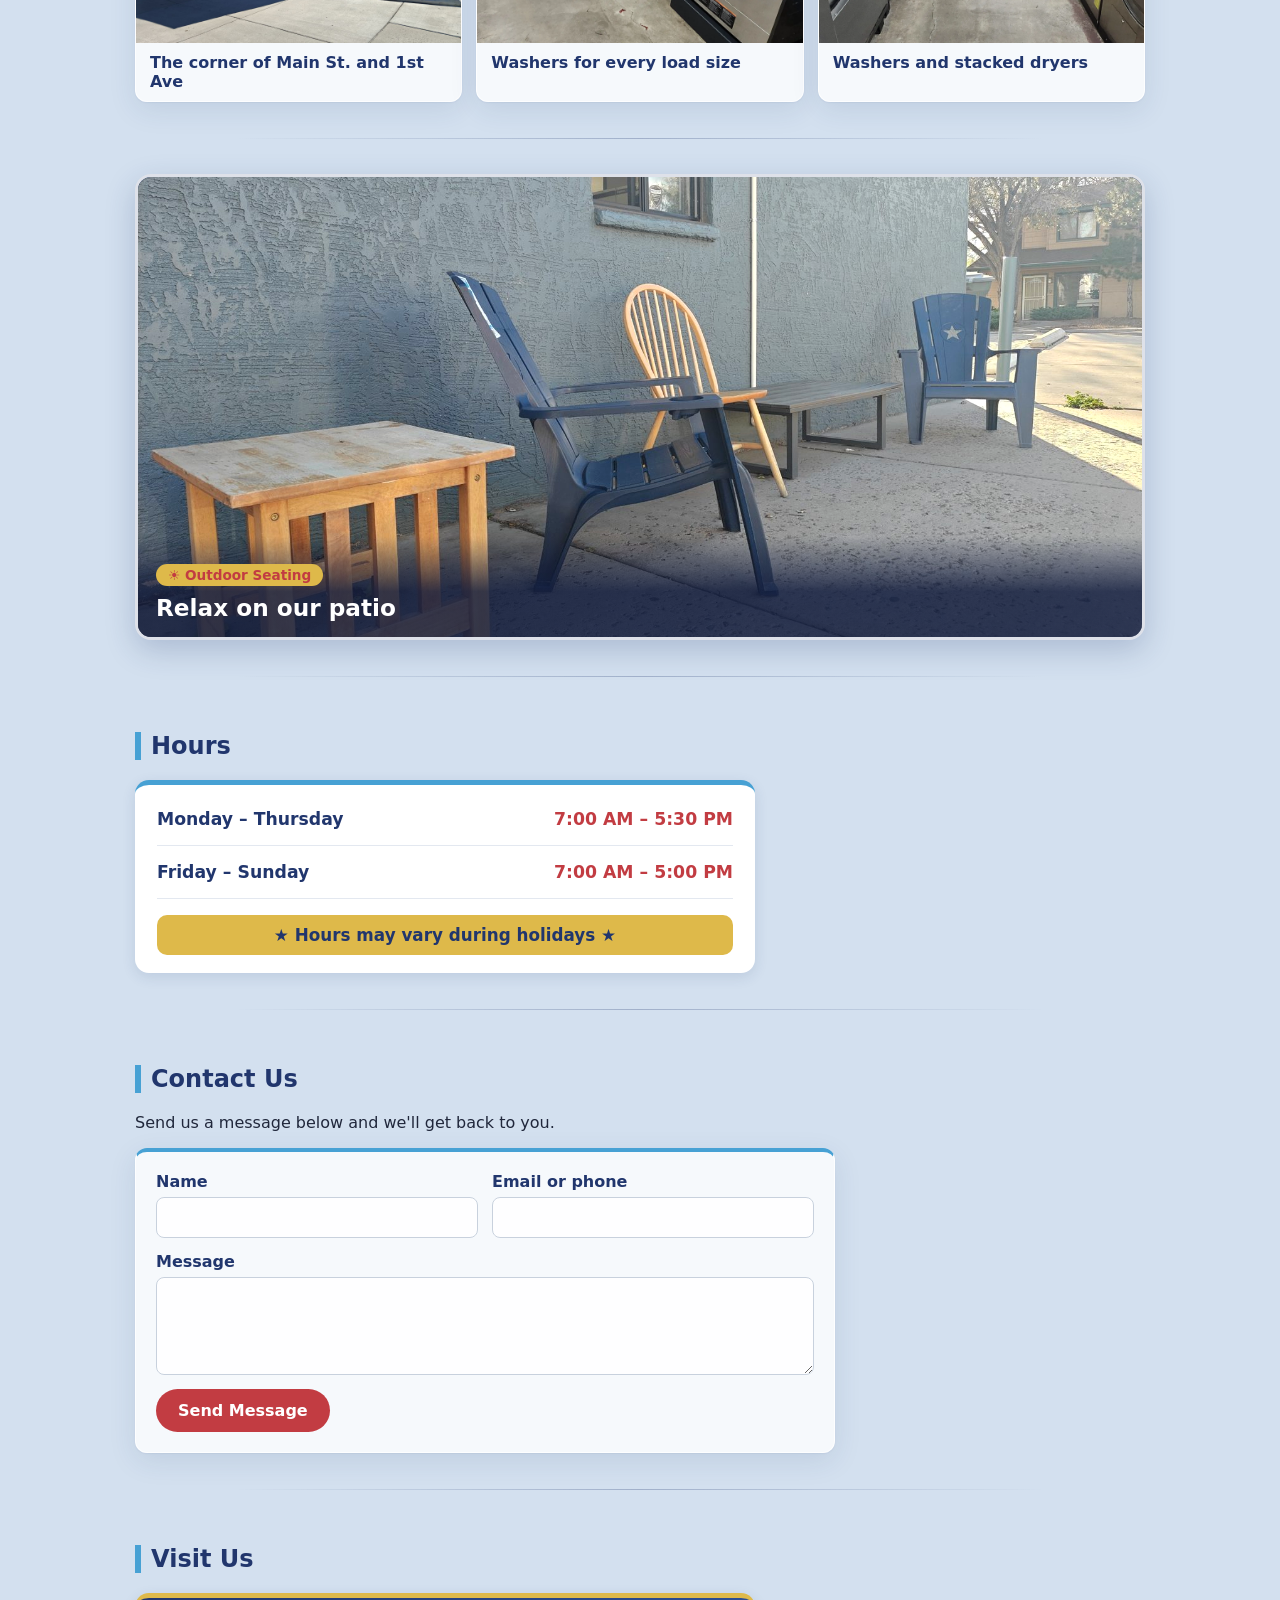
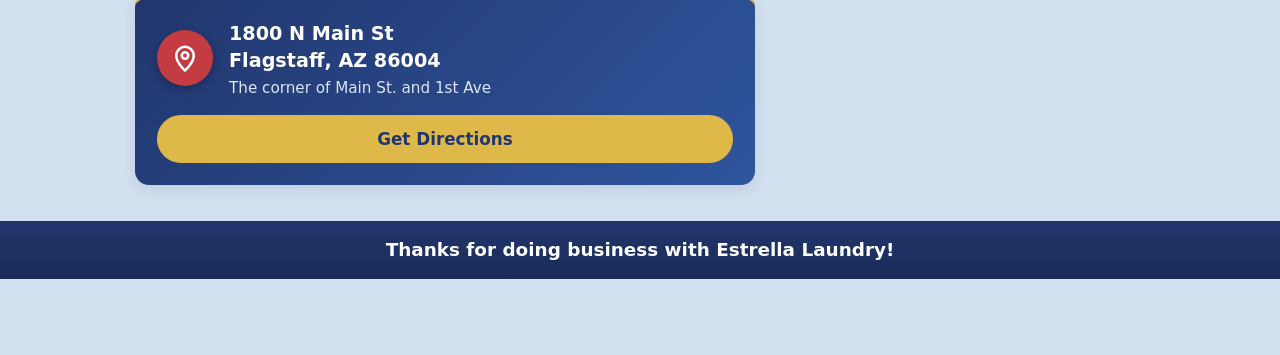
==== commit 68ab99c2: "Gallery: replace interior photos with new washer/aisle shots (WebP), bump ?v=" ====
--- a/index.html
+++ b/index.html
@@ -4,7 +4,7 @@
 <link rel="canonical" href="https://estrellalaundry.com/">
 <meta property="og:type" content="website"><meta property="og:title" content="Estrella Laundry | Laundromat, Wash &amp; Fold &amp; Commercial Laundry in Flagstaff, AZ"><meta property="og:description" content="Locally family-owned Flagstaff laundromat since 1971. Self-service, wash and fold, and commercial &amp; bulk laundry for businesses."><meta property="og:url" content="https://estrellalaundry.com/"><meta property="og:image" content="https://estrellalaundry.com/img/front.jpg">
 <meta name="twitter:card" content="summary_large_image"><meta name="twitter:title" content="Estrella Laundry | Laundromat, Wash &amp; Fold &amp; Commercial Laundry in Flagstaff, AZ"><meta name="twitter:description" content="Locally family-owned Flagstaff laundromat since 1971. Self-service, wash and fold, and commercial &amp; bulk laundry for businesses."><meta name="twitter:image" content="https://estrellalaundry.com/img/front.jpg">
-<script type="application/ld+json">{"@context": "https://schema.org", "@type": "DryCleaningOrLaundry", "name": "Estrella Laundry", "url": "https://estrellalaundry.com/", "image": "https://estrellalaundry.com/img/front.jpg", "telephone": "+1-928-774-2475", "foundingDate": "1971", "address": {"@type": "PostalAddress", "streetAddress": "1800 N Main St", "addressLocality": "Flagstaff", "addressRegion": "AZ", "postalCode": "86004", "addressCountry": "US"}, "geo": {"@type": "GeoCoordinates", "latitude": 35.205322, "longitude": -111.617626}, "openingHoursSpecification": [{"@type": "OpeningHoursSpecification", "dayOfWeek": ["Monday", "Tuesday", "Wednesday", "Thursday"], "opens": "07:00", "closes": "17:30"}, {"@type": "OpeningHoursSpecification", "dayOfWeek": ["Friday", "Saturday", "Sunday"], "opens": "07:00", "closes": "17:00"}], "areaServed": {"@type": "City", "name": "Flagstaff, AZ"}, "knowsAbout": ["Commercial laundry", "Bulk laundry", "Wash and fold", "Self-service laundromat", "Restaurant laundry", "Hotel laundry", "Airbnb and vacation rental laundry", "Salon laundry", "Gym laundry", "Medical office laundry", "Dental office laundry"], "paymentAccepted": "Cash (quarters); card, Apple Pay and contactless for buying quarters", "sameAs": ["https://www.facebook.com/244273295962405"], "description": "Locally family-owned laundromat in Flagstaff, AZ offering self-service laundry, wash and fold, and commercial & bulk laundry.", "hasOfferCatalog": {"@type": "OfferCatalog", "name": "Laundry Services", "itemListElement": [{"@type": "Offer", "itemOffered": {"@type": "Service", "name": "Coin-Op Self-Service Laundry", "description": "Coin-operated washers and dryers (quarters only) in several sizes. Quarters can be bought with a card, Apple Pay or contactless."}}, {"@type": "Offer", "itemOffered": {"@type": "Service", "name": "Wash & Fold", "description": "Drop-off laundry washed and folded for you."}}, {"@type": "Offer", "itemOffered": {"@type": "Service", "name": "Commercial & Bulk Laundry", "description": "Large and recurring loads for restaurants, hotels, Airbnb and vacation rental hosts, salons, gyms, medical and dental offices, and other Flagstaff businesses."}}]}}</script><link rel="stylesheet" href="style.css?v=20261019au"></head><body>
+<script type="application/ld+json">{"@context": "https://schema.org", "@type": "DryCleaningOrLaundry", "name": "Estrella Laundry", "url": "https://estrellalaundry.com/", "image": "https://estrellalaundry.com/img/front.jpg", "telephone": "+1-928-774-2475", "foundingDate": "1971", "address": {"@type": "PostalAddress", "streetAddress": "1800 N Main St", "addressLocality": "Flagstaff", "addressRegion": "AZ", "postalCode": "86004", "addressCountry": "US"}, "geo": {"@type": "GeoCoordinates", "latitude": 35.205322, "longitude": -111.617626}, "openingHoursSpecification": [{"@type": "OpeningHoursSpecification", "dayOfWeek": ["Monday", "Tuesday", "Wednesday", "Thursday"], "opens": "07:00", "closes": "17:30"}, {"@type": "OpeningHoursSpecification", "dayOfWeek": ["Friday", "Saturday", "Sunday"], "opens": "07:00", "closes": "17:00"}], "areaServed": {"@type": "City", "name": "Flagstaff, AZ"}, "knowsAbout": ["Commercial laundry", "Bulk laundry", "Wash and fold", "Self-service laundromat", "Restaurant laundry", "Hotel laundry", "Airbnb and vacation rental laundry", "Salon laundry", "Gym laundry", "Medical office laundry", "Dental office laundry"], "paymentAccepted": "Cash (quarters); card, Apple Pay and contactless for buying quarters", "sameAs": ["https://www.facebook.com/244273295962405"], "description": "Locally family-owned laundromat in Flagstaff, AZ offering self-service laundry, wash and fold, and commercial & bulk laundry.", "hasOfferCatalog": {"@type": "OfferCatalog", "name": "Laundry Services", "itemListElement": [{"@type": "Offer", "itemOffered": {"@type": "Service", "name": "Coin-Op Self-Service Laundry", "description": "Coin-operated washers and dryers (quarters only) in several sizes. Quarters can be bought with a card, Apple Pay or contactless."}}, {"@type": "Offer", "itemOffered": {"@type": "Service", "name": "Wash & Fold", "description": "Drop-off laundry washed and folded for you."}}, {"@type": "Offer", "itemOffered": {"@type": "Service", "name": "Commercial & Bulk Laundry", "description": "Large and recurring loads for restaurants, hotels, Airbnb and vacation rental hosts, salons, gyms, medical and dental offices, and other Flagstaff businesses."}}]}}</script><link rel="stylesheet" href="style.css?v=20261020img"></head><body>
 <header class="hero"><div class="signwrap"><svg class="neon2" viewBox="0 0 100 96" aria-hidden="true"><polygon points="50,4 61,37 96,37 68,58 79,92 50,71 21,92 32,58 4,37 39,37" fill="none" stroke="#f3d23a" stroke-width="4" stroke-linejoin="round"/></svg><div class="sign"><div class="top"><svg class="rstar" viewBox="0 0 100 100" aria-hidden="true"><defs><linearGradient id="sl" x1="0" y1="0" x2="1" y2="1"><stop offset="0" stop-color="#eaa52c"/><stop offset=".6" stop-color="#f5c955"/><stop offset="1" stop-color="#fbe7a2"/></linearGradient><linearGradient id="sd" x1="0" y1="0" x2="1" y2="1"><stop offset="0" stop-color="#6e1a26"/><stop offset=".55" stop-color="#a8352f"/><stop offset="1" stop-color="#e08a3c"/></linearGradient></defs><polygon points="50,50 42.3,32.6 59.6,5.0" fill="url(#sd)"/><polygon points="50,50 59.6,5.0 64.1,37.3" fill="url(#sl)"/><polygon points="50,50 64.1,37.3 95.7,45.2" fill="url(#sl)"/><polygon points="50,50 95.7,45.2 66.5,59.5" fill="url(#sd)"/><polygon points="50,50 66.5,59.5 68.7,92.0" fill="url(#sd)"/><polygon points="50,50 68.7,92.0 46.0,68.6" fill="url(#sl)"/><polygon points="50,50 46.0,68.6 15.8,80.8" fill="url(#sd)"/><polygon points="50,50 15.8,80.8 31.1,52.0" fill="url(#sl)"/><polygon points="50,50 31.1,52.0 10.2,27.0" fill="url(#sl)"/><polygon points="50,50 10.2,27.0 42.3,32.6" fill="url(#sd)"/></svg><span class="sp s1">✦</span><span class="sp s2">✦</span><span class="sp s3">✦</span><span class="sp s4">✦</span><div class="word">Estrella</div><svg class="swoosh2" viewBox="0 0 300 24" preserveAspectRatio="none" aria-hidden="true"><path d="M4 18 C 90 10, 200 6, 296 4 C 210 12, 110 18, 14 22 Z" fill="#a3242f" stroke="#fff" stroke-width="2"/></svg></div><div class="laundry"><span class="sp s5">✦</span>LAUNDRY<span class="sp s6">✦</span></div><div class="band"><span>Established 1971</span></div><div class="foot"></div></div></div>
 <p class="tag">Your locally family-owned laundromat</p></header>
 <main class="wrap">
@@ -26,8 +26,8 @@
 </div></section>
 <section><h2>Take a Look</h2><div class="gallery">
 <figure><img src="img/side.jpg" alt="Estrella Laundry building and sign at the corner of Main St. and 1st Ave" loading="lazy"><figcaption>The corner of Main St. and 1st Ave</figcaption></figure>
-<figure><img src="img/washers.jpg" alt="Rows of washers inside Estrella Laundry" loading="lazy"><figcaption>Washers for every load size</figcaption></figure>
-<figure><img src="img/counter.jpg" alt="Tables for folding inside Estrella Laundry" loading="lazy"><figcaption>Multiple tables available for folding</figcaption></figure>
+<figure><img src="img/interior-washers.webp" alt="A row of stainless steel front-load washers in different sizes inside Estrella Laundry, with stacked dryers in the background" loading="lazy" decoding="async" width="1600" height="1200"><figcaption>Washers for every load size</figcaption></figure>
+<figure><img src="img/interior-aisle.webp" alt="Aisle inside Estrella Laundry lined with front-load washers on both sides and a wall of stacked dryers at the end" loading="lazy" decoding="async" width="1600" height="1200"><figcaption>Washers and stacked dryers</figcaption></figure>
 </div></section>
 <section class="patio"><figure class="patiocard"><img src="img/patio.jpg" alt="Outdoor seating patio with chairs and tables beside Estrella Laundry" loading="lazy" width="1600" height="1200"><figcaption><span class="badge">☀ Outdoor Seating</span><h3>Relax on our patio</h3></figcaption></figure></section>
 <section class="hours"><h2>Hours</h2><div class="hourscard">
@@ -41,11 +41,12 @@
 <form class="contact" action="https://formsubmit.co/estrellalaundryllc@hotmail.com" method="POST">
 <input type="hidden" name="_subject" value="Website message">
 <input type="hidden" name="_next" value="https://estrellalaundry.com/#thanks">
-<input type="text" name="_honey" style="display:none" tabindex="-1" autocomplete="off">
+<input type="text" name="_honey" class="hp" tabindex="-1" autocomplete="off">
 <label>Name<input type="text" name="name" required autocomplete="name"></label>
 <label>Email or phone<input type="text" name="email_or_phone" required></label>
 <label class="full">Message<textarea name="message" rows="4" required></textarea></label>
 <button class="btn" type="submit">Send Message</button></form></section>
 <section class="visit"><h2>Visit Us</h2><div class="visitcard"><div class="vtop"><span class="vpin"><svg viewBox="0 0 24 24" width="30" height="30" fill="none" stroke="#fff" stroke-width="2" stroke-linecap="round" stroke-linejoin="round" aria-hidden="true"><path d="M12 22s7-6.2 7-12a7 7 0 0 0-14 0c0 5.8 7 12 7 12z"/><circle cx="12" cy="10" r="2.6"/></svg></span><div><p class="addr">1800 N Main St<br>Flagstaff, AZ 86004</p><p class="vcorner">The corner of Main St. and 1st Ave</p></div></div><a class="btn alt vdir" href="https://www.google.com/maps/dir/?api=1&destination=1800+N+Main+St,+Flagstaff,+AZ+86004" target="_blank" rel="noopener">Get Directions</a></div></section>
-</main><footer><p class="thx">Thanks for doing business with Estrella Laundry!</p></footer>
+</main><footer><p class="thx">Thanks for doing business with Estrella Laundry!</p><p class="views" id="views" hidden><svg viewBox="0 0 24 24" width="14" height="14" aria-hidden="true"><path fill="currentColor" d="M12 5C6.5 5 2.3 8.6 1 12c1.3 3.4 5.5 7 11 7s9.7-3.6 11-7c-1.3-3.4-5.5-7-11-7zm0 11.5a4.5 4.5 0 1 1 0-9 4.5 4.5 0 0 1 0 9zm0-2.5a2 2 0 1 0 0-4 2 2 0 0 0 0 4z"/></svg><span id="viewsn"></span></p></footer>
+<script src="/views.js?v=20261019sec" defer></script>
 <nav class="bottombar" aria-label="Quick actions"><a class="btn" href="tel:+19287742475">Call (928) 774-2475</a></nav></body></html>
--- a/style.css
+++ b/style.css
@@ -18,7 +18,7 @@
 .amen{display:flex;flex-wrap:wrap;gap:10px;padding:0;list-style:none}.amen li{background:var(--navy);color:#ffffff;border-radius:20px;padding:8px 14px}
 .amen li:before{content:"★ ";color:var(--gold)}.ph{color:#9a5a16;font-style:italic;font-size:.9em}
 .gallery{display:grid;grid-template-columns:repeat(auto-fit,minmax(280px,1fr));gap:14px}figure{margin:0;background:#ffffff;border-radius:12px;overflow:hidden;box-shadow:0 2px 8px #00000022}
-figure img{width:100%;aspect-ratio:4/3;object-fit:cover;display:block}figcaption{padding:10px 14px;font-weight:600;color:var(--navy)}
+figure img{width:100%;height:auto;aspect-ratio:4/3;object-fit:cover;display:block}figcaption{padding:10px 14px;font-weight:600;color:var(--navy)}
 .two{display:grid;grid-template-columns:repeat(auto-fit,minmax(280px,1fr));gap:30px}table{border-collapse:collapse;width:100%}td{padding:8px;border-bottom:1px solid #dfe4ed}
 .small{font-size:.9em}a{color:#2a66ab}footer{background:var(--navy);color:#ffffff;text-align:center;padding:24px}
 .fw{font-family:"Brush Script MT","Lobster","Pacifico",cursive;color:var(--red);-webkit-text-stroke:1px #ffffff;font-size:1.6em;font-style:italic}
@@ -206,3 +206,8 @@
 .accbtn{background:var(--navy);cursor:default}.accbtn:hover{background:var(--navy)}.accic{font-size:1.25rem;line-height:1}
 .fbwrap.fbwrap-svc{flex-wrap:wrap}
 .bizbadges{list-style:none;padding:0;margin:10px 0 2px;display:flex;flex-wrap:wrap;justify-content:center;gap:7px}.bizbadges li{display:inline-flex;align-items:center;gap:5px;background:rgba(255,255,255,.14);border:1px solid rgba(255,255,255,.35);color:#fff;font-weight:700;font-size:.85rem;border-radius:20px;padding:5px 11px;white-space:nowrap}
+
+/* view counter */
+footer .views{display:flex;align-items:center;justify-content:center;gap:5px;margin:6px 0 0;font-size:.8rem;color:#c9d6ee;opacity:.85;line-height:1}footer .views[hidden]{display:none}footer .views svg{flex:0 0 auto}
+
+.hp{display:none}
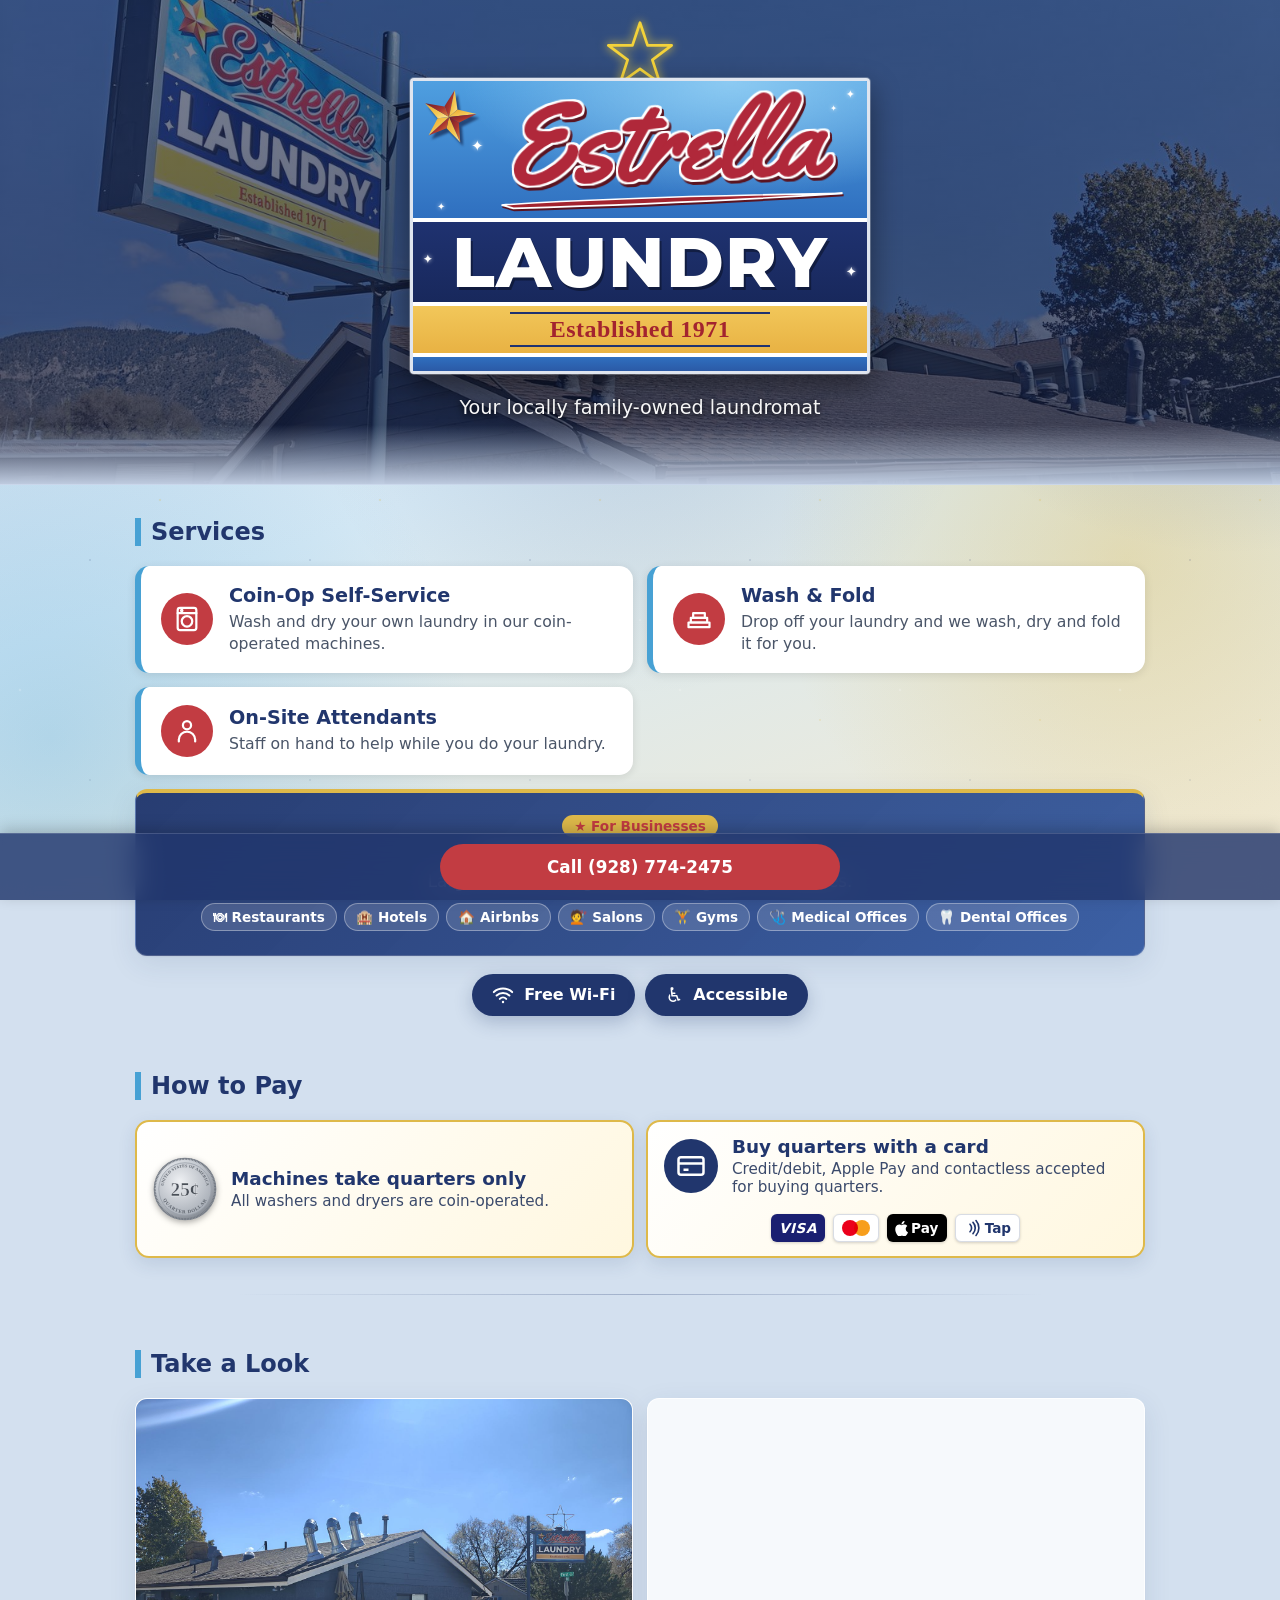
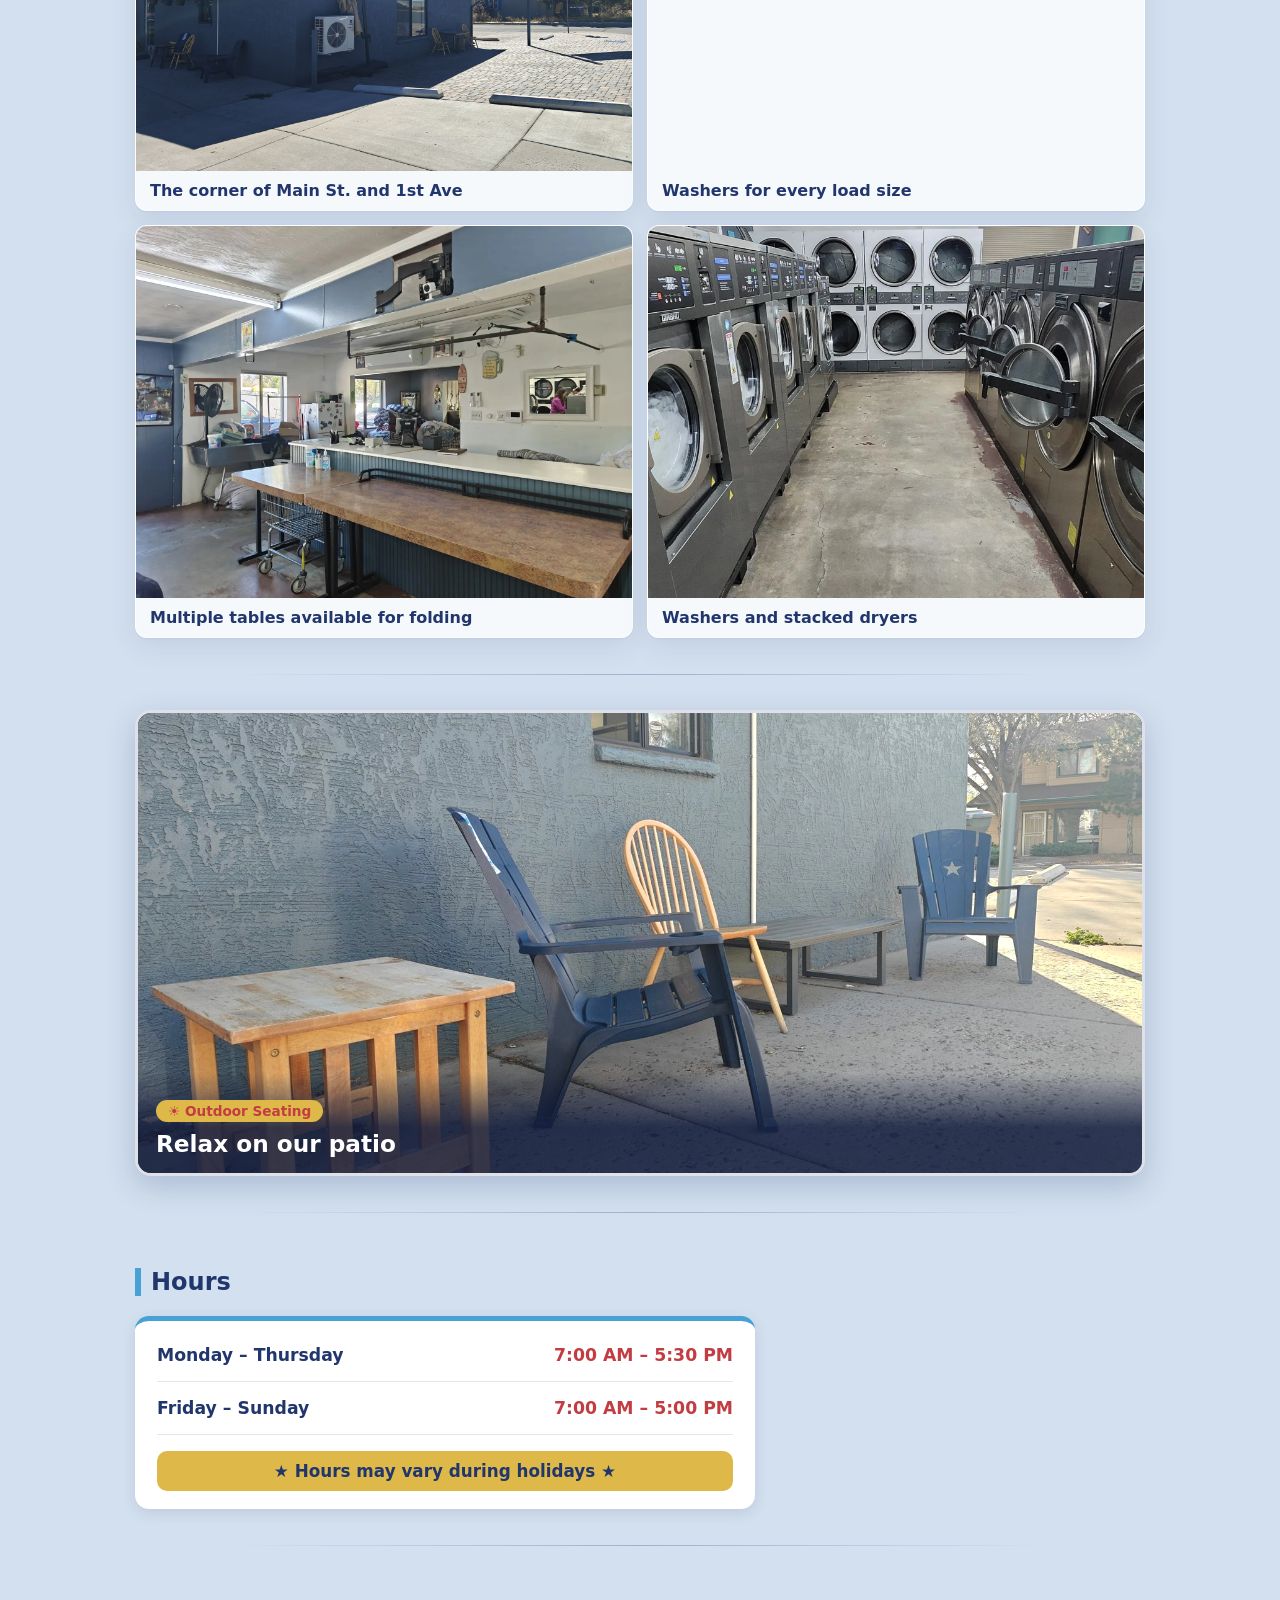
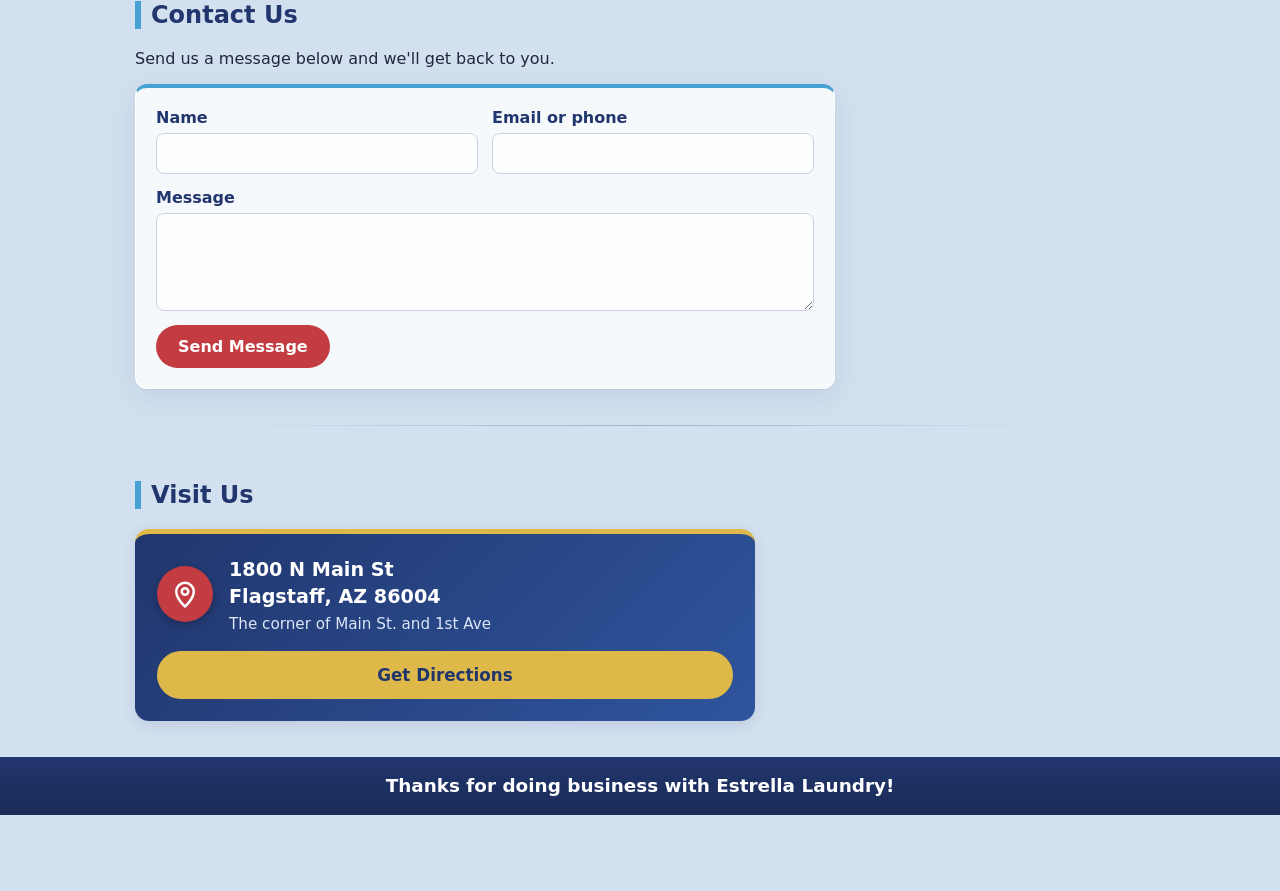
==== commit 91407b2e: "Gallery: restore folding-tables photo (WebP), 2x2 grid on wider screens, bump ?v=" ====
--- a/index.html
+++ b/index.html
@@ -4,7 +4,7 @@
 <link rel="canonical" href="https://estrellalaundry.com/">
 <meta property="og:type" content="website"><meta property="og:title" content="Estrella Laundry | Laundromat, Wash &amp; Fold &amp; Commercial Laundry in Flagstaff, AZ"><meta property="og:description" content="Locally family-owned Flagstaff laundromat since 1971. Self-service, wash and fold, and commercial &amp; bulk laundry for businesses."><meta property="og:url" content="https://estrellalaundry.com/"><meta property="og:image" content="https://estrellalaundry.com/img/front.jpg">
 <meta name="twitter:card" content="summary_large_image"><meta name="twitter:title" content="Estrella Laundry | Laundromat, Wash &amp; Fold &amp; Commercial Laundry in Flagstaff, AZ"><meta name="twitter:description" content="Locally family-owned Flagstaff laundromat since 1971. Self-service, wash and fold, and commercial &amp; bulk laundry for businesses."><meta name="twitter:image" content="https://estrellalaundry.com/img/front.jpg">
-<script type="application/ld+json">{"@context": "https://schema.org", "@type": "DryCleaningOrLaundry", "name": "Estrella Laundry", "url": "https://estrellalaundry.com/", "image": "https://estrellalaundry.com/img/front.jpg", "telephone": "+1-928-774-2475", "foundingDate": "1971", "address": {"@type": "PostalAddress", "streetAddress": "1800 N Main St", "addressLocality": "Flagstaff", "addressRegion": "AZ", "postalCode": "86004", "addressCountry": "US"}, "geo": {"@type": "GeoCoordinates", "latitude": 35.205322, "longitude": -111.617626}, "openingHoursSpecification": [{"@type": "OpeningHoursSpecification", "dayOfWeek": ["Monday", "Tuesday", "Wednesday", "Thursday"], "opens": "07:00", "closes": "17:30"}, {"@type": "OpeningHoursSpecification", "dayOfWeek": ["Friday", "Saturday", "Sunday"], "opens": "07:00", "closes": "17:00"}], "areaServed": {"@type": "City", "name": "Flagstaff, AZ"}, "knowsAbout": ["Commercial laundry", "Bulk laundry", "Wash and fold", "Self-service laundromat", "Restaurant laundry", "Hotel laundry", "Airbnb and vacation rental laundry", "Salon laundry", "Gym laundry", "Medical office laundry", "Dental office laundry"], "paymentAccepted": "Cash (quarters); card, Apple Pay and contactless for buying quarters", "sameAs": ["https://www.facebook.com/244273295962405"], "description": "Locally family-owned laundromat in Flagstaff, AZ offering self-service laundry, wash and fold, and commercial & bulk laundry.", "hasOfferCatalog": {"@type": "OfferCatalog", "name": "Laundry Services", "itemListElement": [{"@type": "Offer", "itemOffered": {"@type": "Service", "name": "Coin-Op Self-Service Laundry", "description": "Coin-operated washers and dryers (quarters only) in several sizes. Quarters can be bought with a card, Apple Pay or contactless."}}, {"@type": "Offer", "itemOffered": {"@type": "Service", "name": "Wash & Fold", "description": "Drop-off laundry washed and folded for you."}}, {"@type": "Offer", "itemOffered": {"@type": "Service", "name": "Commercial & Bulk Laundry", "description": "Large and recurring loads for restaurants, hotels, Airbnb and vacation rental hosts, salons, gyms, medical and dental offices, and other Flagstaff businesses."}}]}}</script><link rel="stylesheet" href="style.css?v=20261020img"></head><body>
+<script type="application/ld+json">{"@context": "https://schema.org", "@type": "DryCleaningOrLaundry", "name": "Estrella Laundry", "url": "https://estrellalaundry.com/", "image": "https://estrellalaundry.com/img/front.jpg", "telephone": "+1-928-774-2475", "foundingDate": "1971", "address": {"@type": "PostalAddress", "streetAddress": "1800 N Main St", "addressLocality": "Flagstaff", "addressRegion": "AZ", "postalCode": "86004", "addressCountry": "US"}, "geo": {"@type": "GeoCoordinates", "latitude": 35.205322, "longitude": -111.617626}, "openingHoursSpecification": [{"@type": "OpeningHoursSpecification", "dayOfWeek": ["Monday", "Tuesday", "Wednesday", "Thursday"], "opens": "07:00", "closes": "17:30"}, {"@type": "OpeningHoursSpecification", "dayOfWeek": ["Friday", "Saturday", "Sunday"], "opens": "07:00", "closes": "17:00"}], "areaServed": {"@type": "City", "name": "Flagstaff, AZ"}, "knowsAbout": ["Commercial laundry", "Bulk laundry", "Wash and fold", "Self-service laundromat", "Restaurant laundry", "Hotel laundry", "Airbnb and vacation rental laundry", "Salon laundry", "Gym laundry", "Medical office laundry", "Dental office laundry"], "paymentAccepted": "Cash (quarters); card, Apple Pay and contactless for buying quarters", "sameAs": ["https://www.facebook.com/244273295962405"], "description": "Locally family-owned laundromat in Flagstaff, AZ offering self-service laundry, wash and fold, and commercial & bulk laundry.", "hasOfferCatalog": {"@type": "OfferCatalog", "name": "Laundry Services", "itemListElement": [{"@type": "Offer", "itemOffered": {"@type": "Service", "name": "Coin-Op Self-Service Laundry", "description": "Coin-operated washers and dryers (quarters only) in several sizes. Quarters can be bought with a card, Apple Pay or contactless."}}, {"@type": "Offer", "itemOffered": {"@type": "Service", "name": "Wash & Fold", "description": "Drop-off laundry washed and folded for you."}}, {"@type": "Offer", "itemOffered": {"@type": "Service", "name": "Commercial & Bulk Laundry", "description": "Large and recurring loads for restaurants, hotels, Airbnb and vacation rental hosts, salons, gyms, medical and dental offices, and other Flagstaff businesses."}}]}}</script><link rel="stylesheet" href="style.css?v=20261020tbl"></head><body>
 <header class="hero"><div class="signwrap"><svg class="neon2" viewBox="0 0 100 96" aria-hidden="true"><polygon points="50,4 61,37 96,37 68,58 79,92 50,71 21,92 32,58 4,37 39,37" fill="none" stroke="#f3d23a" stroke-width="4" stroke-linejoin="round"/></svg><div class="sign"><div class="top"><svg class="rstar" viewBox="0 0 100 100" aria-hidden="true"><defs><linearGradient id="sl" x1="0" y1="0" x2="1" y2="1"><stop offset="0" stop-color="#eaa52c"/><stop offset=".6" stop-color="#f5c955"/><stop offset="1" stop-color="#fbe7a2"/></linearGradient><linearGradient id="sd" x1="0" y1="0" x2="1" y2="1"><stop offset="0" stop-color="#6e1a26"/><stop offset=".55" stop-color="#a8352f"/><stop offset="1" stop-color="#e08a3c"/></linearGradient></defs><polygon points="50,50 42.3,32.6 59.6,5.0" fill="url(#sd)"/><polygon points="50,50 59.6,5.0 64.1,37.3" fill="url(#sl)"/><polygon points="50,50 64.1,37.3 95.7,45.2" fill="url(#sl)"/><polygon points="50,50 95.7,45.2 66.5,59.5" fill="url(#sd)"/><polygon points="50,50 66.5,59.5 68.7,92.0" fill="url(#sd)"/><polygon points="50,50 68.7,92.0 46.0,68.6" fill="url(#sl)"/><polygon points="50,50 46.0,68.6 15.8,80.8" fill="url(#sd)"/><polygon points="50,50 15.8,80.8 31.1,52.0" fill="url(#sl)"/><polygon points="50,50 31.1,52.0 10.2,27.0" fill="url(#sl)"/><polygon points="50,50 10.2,27.0 42.3,32.6" fill="url(#sd)"/></svg><span class="sp s1">✦</span><span class="sp s2">✦</span><span class="sp s3">✦</span><span class="sp s4">✦</span><div class="word">Estrella</div><svg class="swoosh2" viewBox="0 0 300 24" preserveAspectRatio="none" aria-hidden="true"><path d="M4 18 C 90 10, 200 6, 296 4 C 210 12, 110 18, 14 22 Z" fill="#a3242f" stroke="#fff" stroke-width="2"/></svg></div><div class="laundry"><span class="sp s5">✦</span>LAUNDRY<span class="sp s6">✦</span></div><div class="band"><span>Established 1971</span></div><div class="foot"></div></div></div>
 <p class="tag">Your locally family-owned laundromat</p></header>
 <main class="wrap">
@@ -27,6 +27,7 @@
 <section><h2>Take a Look</h2><div class="gallery">
 <figure><img src="img/side.jpg" alt="Estrella Laundry building and sign at the corner of Main St. and 1st Ave" loading="lazy"><figcaption>The corner of Main St. and 1st Ave</figcaption></figure>
 <figure><img src="img/interior-washers.webp" alt="A row of stainless steel front-load washers in different sizes inside Estrella Laundry, with stacked dryers in the background" loading="lazy" decoding="async" width="1600" height="1200"><figcaption>Washers for every load size</figcaption></figure>
+<figure><img src="img/counter.webp" alt="Tables for folding inside Estrella Laundry" loading="lazy" decoding="async" width="1600" height="1200"><figcaption>Multiple tables available for folding</figcaption></figure>
 <figure><img src="img/interior-aisle.webp" alt="Aisle inside Estrella Laundry lined with front-load washers on both sides and a wall of stacked dryers at the end" loading="lazy" decoding="async" width="1600" height="1200"><figcaption>Washers and stacked dryers</figcaption></figure>
 </div></section>
 <section class="patio"><figure class="patiocard"><img src="img/patio.jpg" alt="Outdoor seating patio with chairs and tables beside Estrella Laundry" loading="lazy" width="1600" height="1200"><figcaption><span class="badge">☀ Outdoor Seating</span><h3>Relax on our patio</h3></figcaption></figure></section>
--- a/style.css
+++ b/style.css
@@ -211,3 +211,5 @@
 footer .views{display:flex;align-items:center;justify-content:center;gap:5px;margin:6px 0 0;font-size:.8rem;color:#c9d6ee;opacity:.85;line-height:1}footer .views[hidden]{display:none}footer .views svg{flex:0 0 auto}
 
 .hp{display:none}
+
+@media(min-width:600px){.gallery{grid-template-columns:repeat(2,1fr)}}
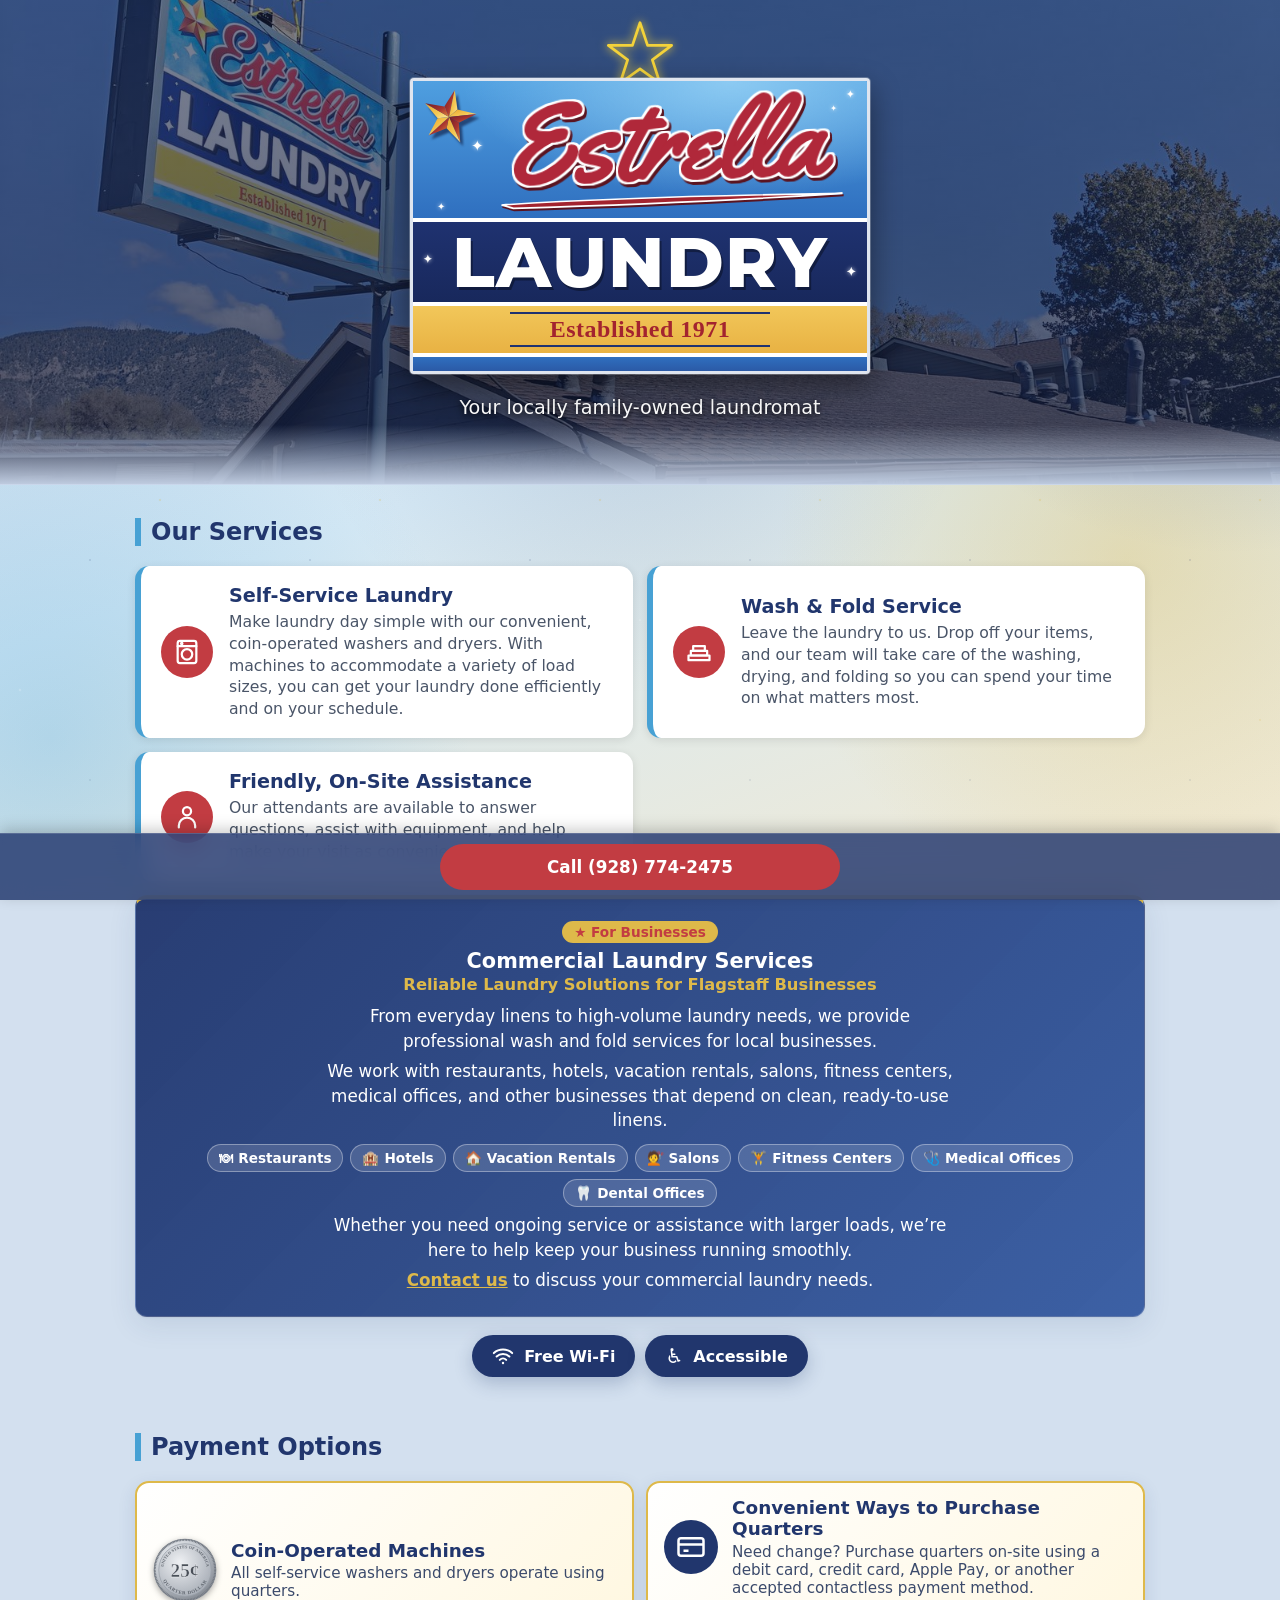
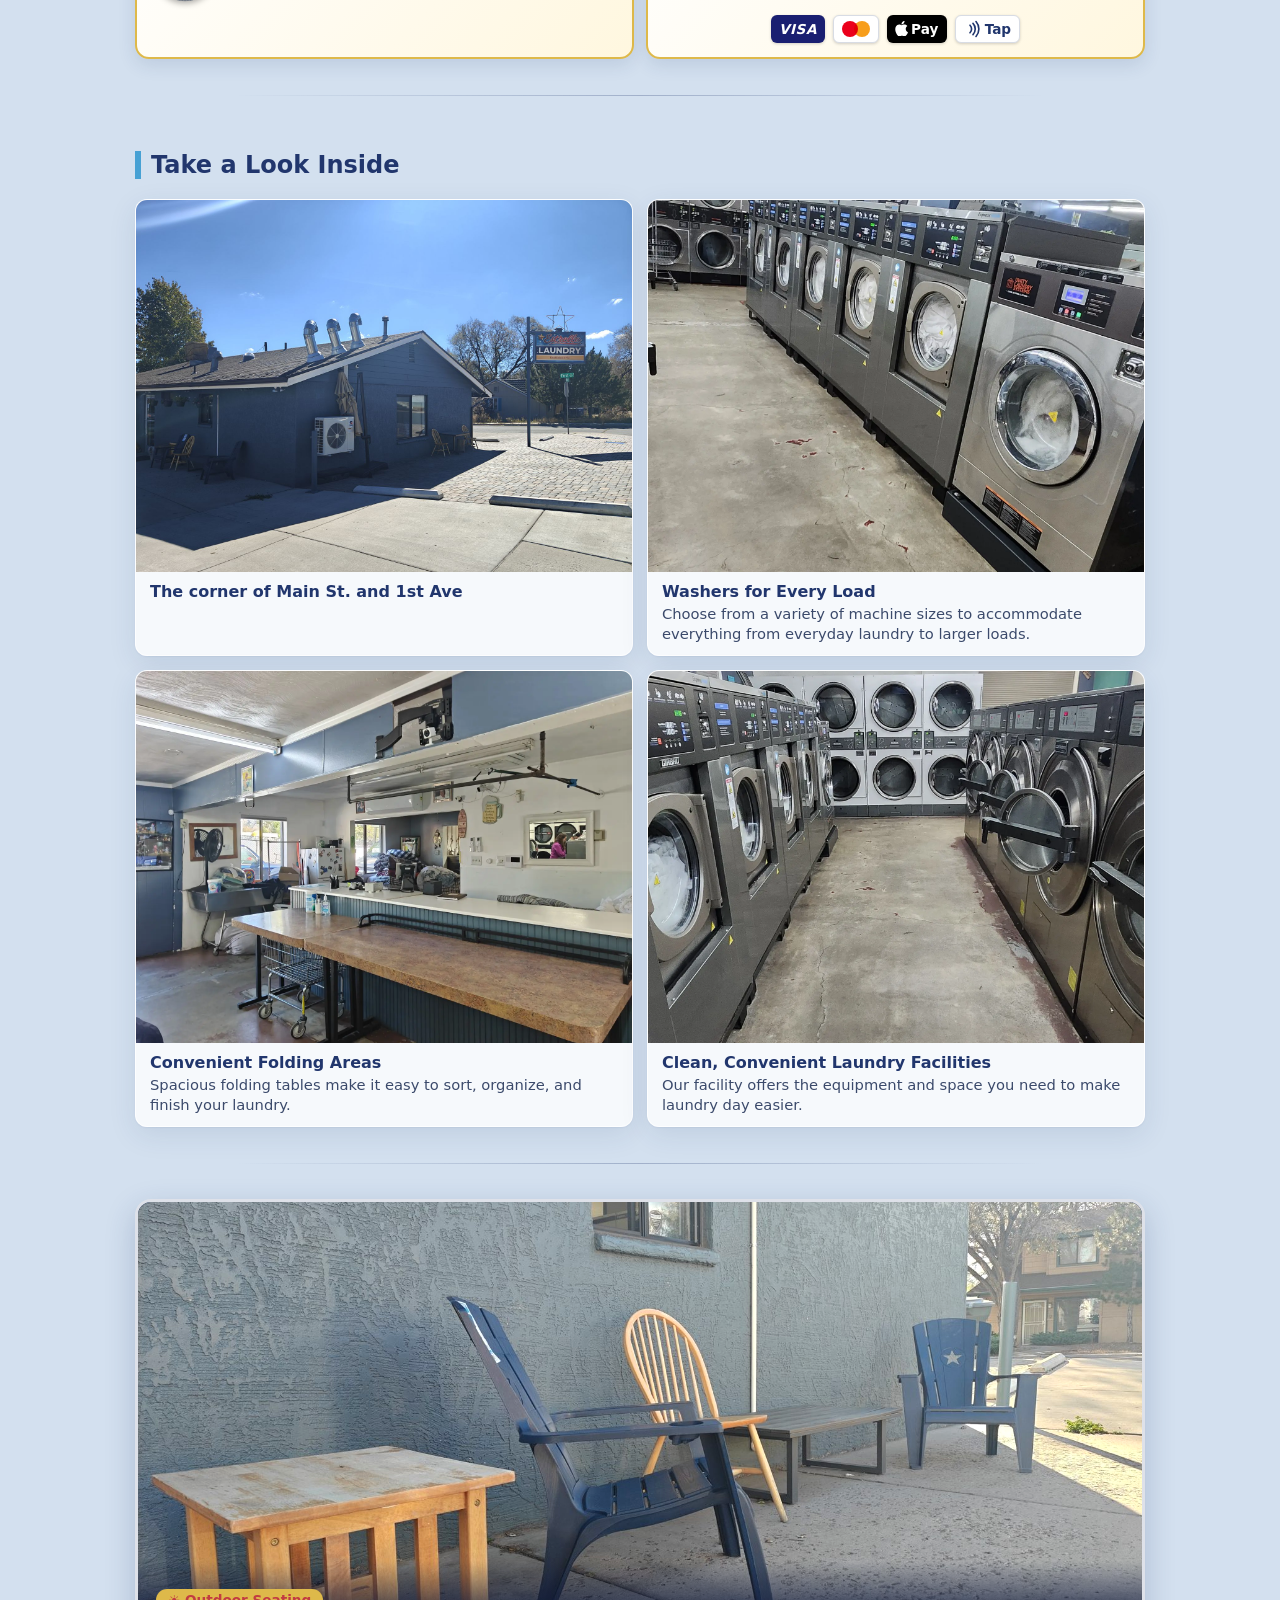
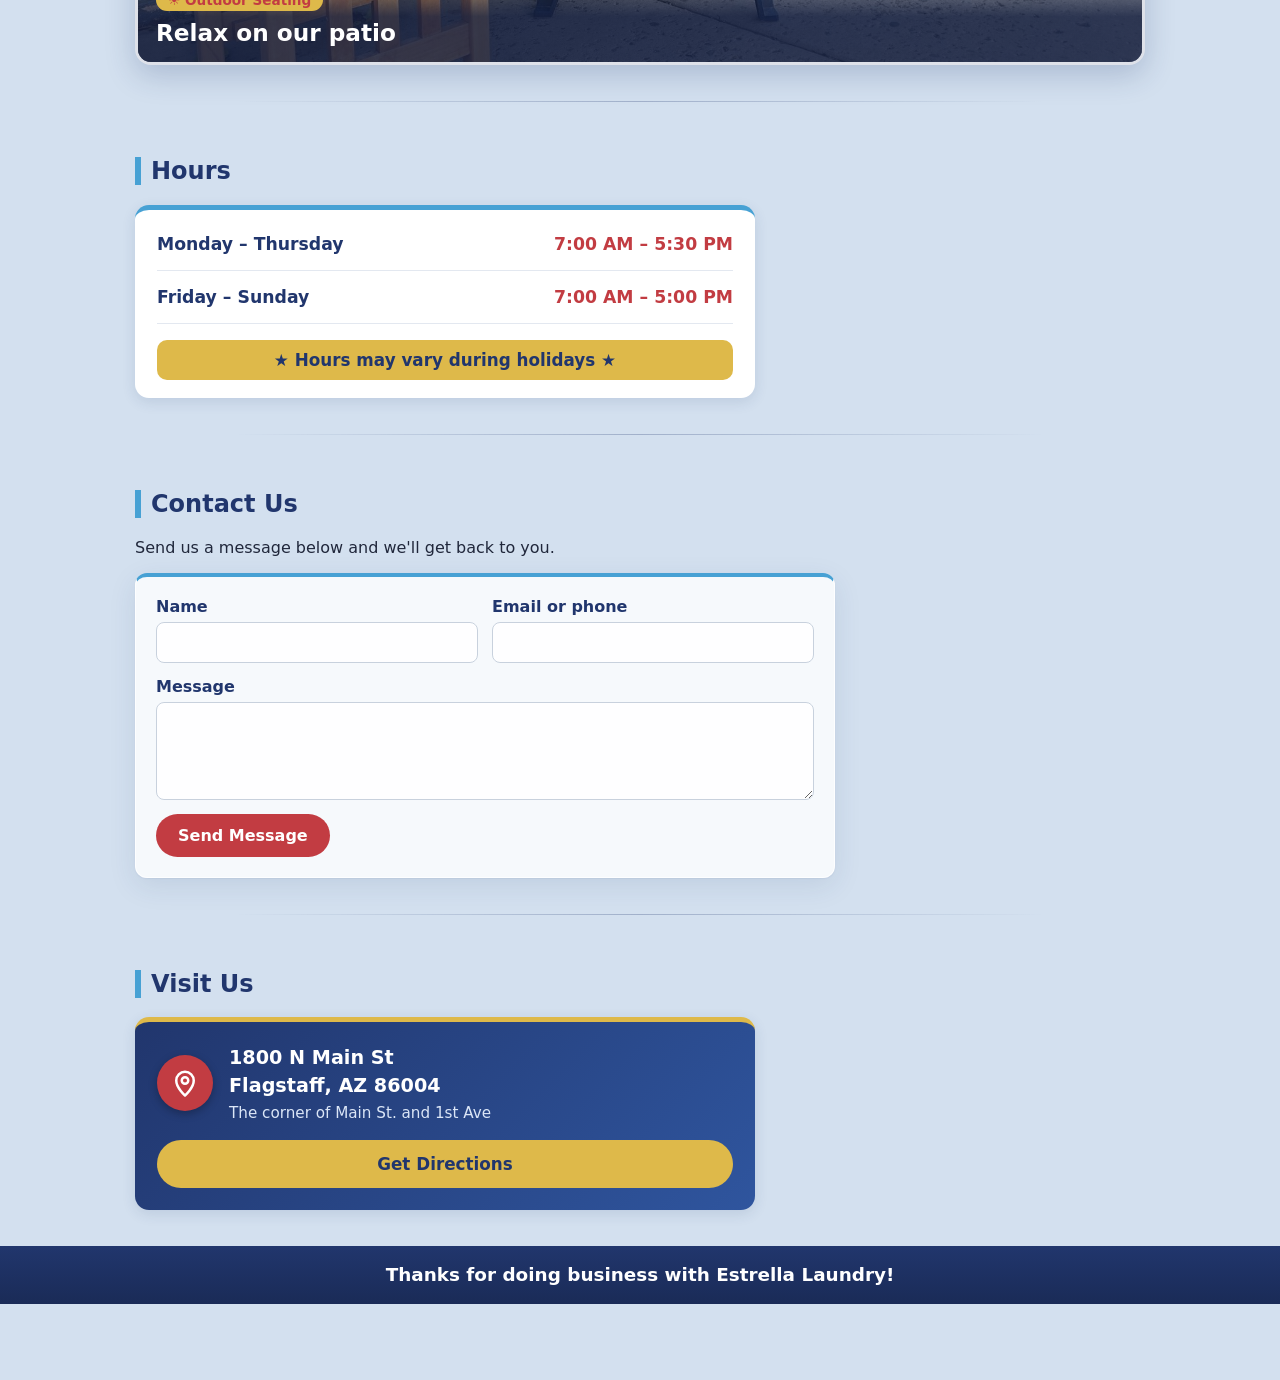
==== commit 8842912a: "Apply owner's wording: Our Services, Commercial, Payment Options, Take a Look Inside; wash & fold SE" ====
--- a/index.html
+++ b/index.html
@@ -1,34 +1,35 @@
 <!doctype html><html lang="en"><head><meta charset="utf-8"><meta name="viewport" content="width=device-width,initial-scale=1,viewport-fit=cover">
 <title>Estrella Laundry | Laundromat, Wash &amp; Fold, Commercial &amp; Bulk Laundry in Flagstaff, AZ</title>
-<meta name="description" content="Estrella Laundry, a locally family-owned laundromat at 1800 N Main St, Flagstaff, AZ, established 1971. Self-service washers and dryers, wash and fold, and commercial &amp; bulk laundry for restaurants, hotels, Airbnbs, salons, gyms, and medical &amp; dental offices. Call (928) 774-2475.">
+<meta name="description" content="Estrella Laundry, a locally family-owned laundromat at 1800 N Main St, Flagstaff, AZ, established 1971. Self-service washers and dryers, drop-off wash &amp; fold service (we wash, dry and fold), and commercial &amp; bulk laundry for restaurants, hotels, Airbnbs, salons, gyms, and medical &amp; dental offices. Call (928) 774-2475.">
+<meta name="keywords" content="laundromat Flagstaff, wash and fold Flagstaff, drop-off laundry, wash dry and fold service, self-service laundry, coin laundry, commercial laundry, bulk laundry, restaurant laundry, hotel laundry, Airbnb laundry, vacation rental laundry, salon laundry, gym laundry, fitness center laundry, medical office laundry, dental office laundry">
 <link rel="canonical" href="https://estrellalaundry.com/">
 <meta property="og:type" content="website"><meta property="og:title" content="Estrella Laundry | Laundromat, Wash &amp; Fold &amp; Commercial Laundry in Flagstaff, AZ"><meta property="og:description" content="Locally family-owned Flagstaff laundromat since 1971. Self-service, wash and fold, and commercial &amp; bulk laundry for businesses."><meta property="og:url" content="https://estrellalaundry.com/"><meta property="og:image" content="https://estrellalaundry.com/img/front.jpg">
 <meta name="twitter:card" content="summary_large_image"><meta name="twitter:title" content="Estrella Laundry | Laundromat, Wash &amp; Fold &amp; Commercial Laundry in Flagstaff, AZ"><meta name="twitter:description" content="Locally family-owned Flagstaff laundromat since 1971. Self-service, wash and fold, and commercial &amp; bulk laundry for businesses."><meta name="twitter:image" content="https://estrellalaundry.com/img/front.jpg">
-<script type="application/ld+json">{"@context": "https://schema.org", "@type": "DryCleaningOrLaundry", "name": "Estrella Laundry", "url": "https://estrellalaundry.com/", "image": "https://estrellalaundry.com/img/front.jpg", "telephone": "+1-928-774-2475", "foundingDate": "1971", "address": {"@type": "PostalAddress", "streetAddress": "1800 N Main St", "addressLocality": "Flagstaff", "addressRegion": "AZ", "postalCode": "86004", "addressCountry": "US"}, "geo": {"@type": "GeoCoordinates", "latitude": 35.205322, "longitude": -111.617626}, "openingHoursSpecification": [{"@type": "OpeningHoursSpecification", "dayOfWeek": ["Monday", "Tuesday", "Wednesday", "Thursday"], "opens": "07:00", "closes": "17:30"}, {"@type": "OpeningHoursSpecification", "dayOfWeek": ["Friday", "Saturday", "Sunday"], "opens": "07:00", "closes": "17:00"}], "areaServed": {"@type": "City", "name": "Flagstaff, AZ"}, "knowsAbout": ["Commercial laundry", "Bulk laundry", "Wash and fold", "Self-service laundromat", "Restaurant laundry", "Hotel laundry", "Airbnb and vacation rental laundry", "Salon laundry", "Gym laundry", "Medical office laundry", "Dental office laundry"], "paymentAccepted": "Cash (quarters); card, Apple Pay and contactless for buying quarters", "sameAs": ["https://www.facebook.com/244273295962405"], "description": "Locally family-owned laundromat in Flagstaff, AZ offering self-service laundry, wash and fold, and commercial & bulk laundry.", "hasOfferCatalog": {"@type": "OfferCatalog", "name": "Laundry Services", "itemListElement": [{"@type": "Offer", "itemOffered": {"@type": "Service", "name": "Coin-Op Self-Service Laundry", "description": "Coin-operated washers and dryers (quarters only) in several sizes. Quarters can be bought with a card, Apple Pay or contactless."}}, {"@type": "Offer", "itemOffered": {"@type": "Service", "name": "Wash & Fold", "description": "Drop-off laundry washed and folded for you."}}, {"@type": "Offer", "itemOffered": {"@type": "Service", "name": "Commercial & Bulk Laundry", "description": "Large and recurring loads for restaurants, hotels, Airbnb and vacation rental hosts, salons, gyms, medical and dental offices, and other Flagstaff businesses."}}]}}</script><link rel="stylesheet" href="style.css?v=20261020tbl"></head><body>
+<script type="application/ld+json">{"@context": "https://schema.org", "@type": "DryCleaningOrLaundry", "name": "Estrella Laundry", "url": "https://estrellalaundry.com/", "image": "https://estrellalaundry.com/img/front.jpg", "telephone": "+1-928-774-2475", "foundingDate": "1971", "address": {"@type": "PostalAddress", "streetAddress": "1800 N Main St", "addressLocality": "Flagstaff", "addressRegion": "AZ", "postalCode": "86004", "addressCountry": "US"}, "geo": {"@type": "GeoCoordinates", "latitude": 35.205322, "longitude": -111.617626}, "openingHoursSpecification": [{"@type": "OpeningHoursSpecification", "dayOfWeek": ["Monday", "Tuesday", "Wednesday", "Thursday"], "opens": "07:00", "closes": "17:30"}, {"@type": "OpeningHoursSpecification", "dayOfWeek": ["Friday", "Saturday", "Sunday"], "opens": "07:00", "closes": "17:00"}], "areaServed": {"@type": "City", "name": "Flagstaff, AZ"}, "knowsAbout": ["Commercial laundry", "Bulk laundry", "Wash and fold", "Wash and fold service", "Drop-off laundry", "Drop-off wash, dry and fold", "Self-service laundromat", "Restaurant laundry", "Hotel laundry", "Airbnb and vacation rental laundry", "Salon laundry", "Gym laundry", "Fitness center laundry", "Medical office laundry", "Dental office laundry"], "paymentAccepted": "Cash (quarters); card, Apple Pay and contactless for buying quarters", "sameAs": ["https://www.facebook.com/244273295962405"], "description": "Locally family-owned laundromat in Flagstaff, AZ offering self-service laundry, wash and fold, and commercial & bulk laundry.", "hasOfferCatalog": {"@type": "OfferCatalog", "name": "Laundry Services", "itemListElement": [{"@type": "Offer", "itemOffered": {"@type": "Service", "name": "Coin-Op Self-Service Laundry", "description": "Coin-operated washers and dryers (quarters only) in several sizes. Quarters can be bought with a card, Apple Pay or contactless."}}, {"@type": "Offer", "itemOffered": {"@type": "Service", "name": "Wash & Fold Service", "description": "Drop-off wash, dry and fold service: drop off your items and our team takes care of the washing, drying, and folding."}}, {"@type": "Offer", "itemOffered": {"@type": "Service", "name": "Commercial & Bulk Laundry", "description": "Large and recurring loads for restaurants, hotels, Airbnb and vacation rental hosts, salons, gyms and fitness centers, medical and dental offices, and other Flagstaff businesses."}}]}}</script><link rel="stylesheet" href="style.css?v=20261020toni"></head><body>
 <header class="hero"><div class="signwrap"><svg class="neon2" viewBox="0 0 100 96" aria-hidden="true"><polygon points="50,4 61,37 96,37 68,58 79,92 50,71 21,92 32,58 4,37 39,37" fill="none" stroke="#f3d23a" stroke-width="4" stroke-linejoin="round"/></svg><div class="sign"><div class="top"><svg class="rstar" viewBox="0 0 100 100" aria-hidden="true"><defs><linearGradient id="sl" x1="0" y1="0" x2="1" y2="1"><stop offset="0" stop-color="#eaa52c"/><stop offset=".6" stop-color="#f5c955"/><stop offset="1" stop-color="#fbe7a2"/></linearGradient><linearGradient id="sd" x1="0" y1="0" x2="1" y2="1"><stop offset="0" stop-color="#6e1a26"/><stop offset=".55" stop-color="#a8352f"/><stop offset="1" stop-color="#e08a3c"/></linearGradient></defs><polygon points="50,50 42.3,32.6 59.6,5.0" fill="url(#sd)"/><polygon points="50,50 59.6,5.0 64.1,37.3" fill="url(#sl)"/><polygon points="50,50 64.1,37.3 95.7,45.2" fill="url(#sl)"/><polygon points="50,50 95.7,45.2 66.5,59.5" fill="url(#sd)"/><polygon points="50,50 66.5,59.5 68.7,92.0" fill="url(#sd)"/><polygon points="50,50 68.7,92.0 46.0,68.6" fill="url(#sl)"/><polygon points="50,50 46.0,68.6 15.8,80.8" fill="url(#sd)"/><polygon points="50,50 15.8,80.8 31.1,52.0" fill="url(#sl)"/><polygon points="50,50 31.1,52.0 10.2,27.0" fill="url(#sl)"/><polygon points="50,50 10.2,27.0 42.3,32.6" fill="url(#sd)"/></svg><span class="sp s1">✦</span><span class="sp s2">✦</span><span class="sp s3">✦</span><span class="sp s4">✦</span><div class="word">Estrella</div><svg class="swoosh2" viewBox="0 0 300 24" preserveAspectRatio="none" aria-hidden="true"><path d="M4 18 C 90 10, 200 6, 296 4 C 210 12, 110 18, 14 22 Z" fill="#a3242f" stroke="#fff" stroke-width="2"/></svg></div><div class="laundry"><span class="sp s5">✦</span>LAUNDRY<span class="sp s6">✦</span></div><div class="band"><span>Established 1971</span></div><div class="foot"></div></div></div>
 <p class="tag">Your locally family-owned laundromat</p></header>
 <main class="wrap">
-<section class="svc"><h2>Services</h2><div class="svclist">
-<div class="srow"><span class="sico" aria-hidden="true"><svg viewBox="0 0 24 24" width="28" height="28" fill="none" stroke="#fff" stroke-width="1.9" stroke-linecap="round" stroke-linejoin="round"><rect x="4" y="2.5" width="16" height="19" rx="2"/><line x1="4" y1="7" x2="20" y2="7"/><circle cx="12" cy="14" r="4.5"/><circle cx="7.5" cy="4.8" r=".6" fill="#fff"/></svg></span><div><h3>Coin-Op Self-Service</h3><p>Wash and dry your own laundry in our coin-operated machines.</p></div></div>
-<div class="srow"><span class="sico" aria-hidden="true"><svg viewBox="0 0 24 24" width="28" height="28" fill="none" stroke="#fff" stroke-width="1.9" stroke-linecap="round" stroke-linejoin="round"><path d="M3 15h18v4H3z"/><path d="M5 11h14v4H5z"/><path d="M7 7h10v4H7z"/></svg></span><div><h3>Wash &amp; Fold</h3><p>Drop off your laundry and we wash, dry and fold it for you.</p></div></div>
-<div class="srow"><span class="sico" aria-hidden="true"><svg viewBox="0 0 24 24" width="28" height="28" fill="none" stroke="#fff" stroke-width="1.9" stroke-linecap="round" stroke-linejoin="round"><circle cx="12" cy="7" r="3.5"/><path d="M5 21v-1.5a7 7 0 0 1 14 0V21"/></svg></span><div><h3>On-Site Attendants</h3><p>Staff on hand to help while you do your laundry.</p></div></div>
-<a class="card feature" href="#contact"><span class="badge">★ For Businesses</span><h3>Commercial &amp; Bulk Laundry</h3><p class="fdesc">Large and recurring loads for Flagstaff businesses.</p><ul class="bizbadges" aria-label="Businesses we serve"><li><span aria-hidden="true">🍽</span>Restaurants</li><li><span aria-hidden="true">🏨</span>Hotels</li><li><span aria-hidden="true">🏠</span>Airbnbs</li><li><span aria-hidden="true">💇</span>Salons</li><li><span aria-hidden="true">🏋</span>Gyms</li><li><span aria-hidden="true">🩺</span>Medical Offices</li><li><span aria-hidden="true">🦷</span>Dental Offices</li></ul></a>
+<section class="svc"><h2>Our Services</h2><div class="svclist">
+<div class="srow"><span class="sico" aria-hidden="true"><svg viewBox="0 0 24 24" width="28" height="28" fill="none" stroke="#fff" stroke-width="1.9" stroke-linecap="round" stroke-linejoin="round"><rect x="4" y="2.5" width="16" height="19" rx="2"/><line x1="4" y1="7" x2="20" y2="7"/><circle cx="12" cy="14" r="4.5"/><circle cx="7.5" cy="4.8" r=".6" fill="#fff"/></svg></span><div><h3>Self-Service Laundry</h3><p>Make laundry day simple with our convenient, coin-operated washers and dryers. With machines to accommodate a variety of load sizes, you can get your laundry done efficiently and on your schedule.</p></div></div>
+<div class="srow"><span class="sico" aria-hidden="true"><svg viewBox="0 0 24 24" width="28" height="28" fill="none" stroke="#fff" stroke-width="1.9" stroke-linecap="round" stroke-linejoin="round"><path d="M3 15h18v4H3z"/><path d="M5 11h14v4H5z"/><path d="M7 7h10v4H7z"/></svg></span><div><h3>Wash &amp; Fold Service</h3><p>Leave the laundry to us. Drop off your items, and our team will take care of the washing, drying, and folding so you can spend your time on what matters most.</p></div></div>
+<div class="srow"><span class="sico" aria-hidden="true"><svg viewBox="0 0 24 24" width="28" height="28" fill="none" stroke="#fff" stroke-width="1.9" stroke-linecap="round" stroke-linejoin="round"><circle cx="12" cy="7" r="3.5"/><path d="M5 21v-1.5a7 7 0 0 1 14 0V21"/></svg></span><div><h3>Friendly, On-Site Assistance</h3><p>Our attendants are available to answer questions, assist with equipment, and help make your visit as convenient as possible.</p></div></div>
+<div class="card feature"><span class="badge">★ For Businesses</span><h3>Commercial Laundry Services</h3><p class="fsub">Reliable Laundry Solutions for Flagstaff Businesses</p><p class="fdesc">From everyday linens to high-volume laundry needs, we provide professional wash and fold services for local businesses.</p><p class="fdesc">We work with restaurants, hotels, vacation rentals, salons, fitness centers, medical offices, and other businesses that depend on clean, ready-to-use linens.</p><ul class="bizbadges" aria-label="Businesses we serve"><li><span aria-hidden="true">🍽</span>Restaurants</li><li><span aria-hidden="true">🏨</span>Hotels</li><li><span aria-hidden="true">🏠</span>Vacation Rentals</li><li><span aria-hidden="true">💇</span>Salons</li><li><span aria-hidden="true">🏋</span>Fitness Centers</li><li><span aria-hidden="true">🩺</span>Medical Offices</li><li><span aria-hidden="true">🦷</span>Dental Offices</li></ul><p class="fdesc">Whether you need ongoing service or assistance with larger loads, we’re here to help keep your business running smoothly.</p><p class="fdesc fcta"><a href="#contact">Contact us</a> to discuss your commercial laundry needs.</p></div>
 </div></section>
 <div class="fbwrap fbwrap-svc"><a class="fbbtn wifibtn" href="/wifi/"><svg viewBox="0 0 24 24" width="22" height="22" aria-hidden="true" fill="none" stroke="#fff" stroke-width="2.2" stroke-linecap="round"><path d="M2 8.8a15 15 0 0 1 20 0"/><path d="M5 12.6a10 10 0 0 1 14 0"/><path d="M8.5 16.2a5 5 0 0 1 7 0"/><circle cx="12" cy="19.6" r="1.3" fill="#fff" stroke="none"/></svg>Free Wi-Fi</a><span class="fbbtn accbtn" aria-label="Wheelchair accessible"><span aria-hidden="true" class="accic">♿</span>Accessible</span></div>
-<section class="pay"><h2>How to Pay</h2><div class="paygrid">
-<div class="payitem"><div class="payicon quarter" aria-hidden="true"><svg viewBox="0 0 100 100" width="64" height="64"><defs><radialGradient id="qf" cx="38%" cy="32%" r="75%"><stop offset="0" stop-color="#fbfcfd"/><stop offset=".55" stop-color="#c3c8cf"/><stop offset="1" stop-color="#7d838c"/></radialGradient><radialGradient id="qi" cx="40%" cy="35%" r="70%"><stop offset="0" stop-color="#eef0f3"/><stop offset="1" stop-color="#a7adb6"/></radialGradient><path id="qt" d="M50 50m-34 0a34 34 0 1 1 68 0"/><path id="qb" d="M50 50m-38 0a38 38 0 0 0 76 0"/></defs><circle cx="50" cy="50" r="49" fill="#8a9099"/><circle cx="50" cy="50" r="47" fill="url(#qf)" stroke="#6f757e" stroke-width="3" stroke-dasharray="1.2 1.2"/><circle cx="50" cy="50" r="41" fill="url(#qi)" stroke="#9aa0a9" stroke-width="1.2"/><text font-family="Georgia,serif" font-size="6.4" font-weight="700" fill="#5d636c" letter-spacing=".2"><textPath href="#qt" startOffset="50%" text-anchor="middle">UNITED STATES OF AMERICA</textPath></text><text font-family="Georgia,serif" font-size="7.5" font-weight="700" fill="#5d636c" letter-spacing="1"><textPath href="#qb" startOffset="50%" text-anchor="middle">QUARTER DOLLAR</textPath></text><text x="50" y="61" text-anchor="middle" font-family="Georgia,serif" font-size="30" font-weight="700" fill="#4a5059" stroke="#f4f5f7" stroke-width=".6">25¢</text></svg></div><div><h3>Machines take quarters only</h3><p>All washers and dryers are coin-operated.</p></div></div>
-<div class="payitem"><div class="payicon" aria-hidden="true"><svg viewBox="0 0 24 24" width="30" height="30" fill="none" stroke="#fff" stroke-width="2"><rect x="2" y="5" width="20" height="14" rx="2"/><line x1="2" y1="10" x2="22" y2="10"/><line x1="6" y1="15" x2="10" y2="15"/></svg></div><div><h3>Buy quarters with a card</h3><p>Credit/debit, Apple Pay and contactless accepted for buying quarters.</p></div><div class="paybadges" aria-label="Visa, Mastercard, Apple Pay and contactless accepted for quarters">
+<section class="pay"><h2>Payment Options</h2><div class="paygrid">
+<div class="payitem"><div class="payicon quarter" aria-hidden="true"><svg viewBox="0 0 100 100" width="64" height="64"><defs><radialGradient id="qf" cx="38%" cy="32%" r="75%"><stop offset="0" stop-color="#fbfcfd"/><stop offset=".55" stop-color="#c3c8cf"/><stop offset="1" stop-color="#7d838c"/></radialGradient><radialGradient id="qi" cx="40%" cy="35%" r="70%"><stop offset="0" stop-color="#eef0f3"/><stop offset="1" stop-color="#a7adb6"/></radialGradient><path id="qt" d="M50 50m-34 0a34 34 0 1 1 68 0"/><path id="qb" d="M50 50m-38 0a38 38 0 0 0 76 0"/></defs><circle cx="50" cy="50" r="49" fill="#8a9099"/><circle cx="50" cy="50" r="47" fill="url(#qf)" stroke="#6f757e" stroke-width="3" stroke-dasharray="1.2 1.2"/><circle cx="50" cy="50" r="41" fill="url(#qi)" stroke="#9aa0a9" stroke-width="1.2"/><text font-family="Georgia,serif" font-size="6.4" font-weight="700" fill="#5d636c" letter-spacing=".2"><textPath href="#qt" startOffset="50%" text-anchor="middle">UNITED STATES OF AMERICA</textPath></text><text font-family="Georgia,serif" font-size="7.5" font-weight="700" fill="#5d636c" letter-spacing="1"><textPath href="#qb" startOffset="50%" text-anchor="middle">QUARTER DOLLAR</textPath></text><text x="50" y="61" text-anchor="middle" font-family="Georgia,serif" font-size="30" font-weight="700" fill="#4a5059" stroke="#f4f5f7" stroke-width=".6">25¢</text></svg></div><div><h3>Coin-Operated Machines</h3><p>All self-service washers and dryers operate using quarters.</p></div></div>
+<div class="payitem"><div class="payicon" aria-hidden="true"><svg viewBox="0 0 24 24" width="30" height="30" fill="none" stroke="#fff" stroke-width="2"><rect x="2" y="5" width="20" height="14" rx="2"/><line x1="2" y1="10" x2="22" y2="10"/><line x1="6" y1="15" x2="10" y2="15"/></svg></div><div><h3>Convenient Ways to Purchase Quarters</h3><p>Need change? Purchase quarters on-site using a debit card, credit card, Apple Pay, or another accepted contactless payment method.</p></div><div class="paybadges" aria-label="Visa, Mastercard, Apple Pay and contactless accepted for quarters">
 <span class="pb visa">VISA</span>
 <span class="pb mc"><i></i><i></i></span>
 <span class="pb apay"><svg viewBox="0 0 17 20" width="13" height="15" aria-hidden="true"><path fill="#fff" d="M14.1 10.6c0-2.6 2.1-3.8 2.2-3.9-1.2-1.8-3.1-2-3.7-2-1.6-.2-3.1.9-3.9.9-.8 0-2-.9-3.4-.9C3.6 4.8 2 5.8 1.1 7.4c-1.9 3.2-.5 8 1.3 10.6.9 1.3 1.9 2.7 3.3 2.6 1.3-.1 1.8-.9 3.4-.9 1.6 0 2 .9 3.4.8 1.4 0 2.3-1.3 3.2-2.6 1-1.5 1.4-2.9 1.4-3-.1 0-2.9-1.1-3-4.3zM11.5 3c.7-.9 1.2-2 1.1-3.2-1 0-2.3.7-3 1.6-.7.8-1.3 2-1.1 3.1 1.1.1 2.3-.6 3-1.5z"/></svg>Pay</span>
 <span class="pb tap"><svg viewBox="0 0 24 24" width="18" height="18" fill="none" stroke="#21366d" stroke-width="2.2" stroke-linecap="round" aria-hidden="true"><path d="M8 7a7 7 0 0 1 0 10"/><path d="M12 4.5a11 11 0 0 1 0 15"/><path d="M16 2a15 15 0 0 1 0 20"/></svg>Tap</span>
 </div></div>
 </div></section>
-<section><h2>Take a Look</h2><div class="gallery">
+<section><h2>Take a Look Inside</h2><div class="gallery">
 <figure><img src="img/side.jpg" alt="Estrella Laundry building and sign at the corner of Main St. and 1st Ave" loading="lazy"><figcaption>The corner of Main St. and 1st Ave</figcaption></figure>
-<figure><img src="img/interior-washers.webp" alt="A row of stainless steel front-load washers in different sizes inside Estrella Laundry, with stacked dryers in the background" loading="lazy" decoding="async" width="1600" height="1200"><figcaption>Washers for every load size</figcaption></figure>
-<figure><img src="img/counter.webp" alt="Tables for folding inside Estrella Laundry" loading="lazy" decoding="async" width="1600" height="1200"><figcaption>Multiple tables available for folding</figcaption></figure>
-<figure><img src="img/interior-aisle.webp" alt="Aisle inside Estrella Laundry lined with front-load washers on both sides and a wall of stacked dryers at the end" loading="lazy" decoding="async" width="1600" height="1200"><figcaption>Washers and stacked dryers</figcaption></figure>
+<figure><img src="img/interior-washers.webp" alt="A row of stainless steel front-load washers in different sizes inside Estrella Laundry, with stacked dryers in the background" loading="lazy" decoding="async" width="1600" height="1200"><figcaption><span class="captitle">Washers for Every Load</span><span class="capdesc">Choose from a variety of machine sizes to accommodate everything from everyday laundry to larger loads.</span></figcaption></figure>
+<figure><img src="img/counter.webp" alt="Tables for folding inside Estrella Laundry" loading="lazy" decoding="async" width="1600" height="1200"><figcaption><span class="captitle">Convenient Folding Areas</span><span class="capdesc">Spacious folding tables make it easy to sort, organize, and finish your laundry.</span></figcaption></figure>
+<figure><img src="img/interior-aisle.webp" alt="Aisle inside Estrella Laundry lined with front-load washers on both sides and a wall of stacked dryers at the end" loading="lazy" decoding="async" width="1600" height="1200"><figcaption><span class="captitle">Clean, Convenient Laundry Facilities</span><span class="capdesc">Our facility offers the equipment and space you need to make laundry day easier.</span></figcaption></figure>
 </div></section>
 <section class="patio"><figure class="patiocard"><img src="img/patio.jpg" alt="Outdoor seating patio with chairs and tables beside Estrella Laundry" loading="lazy" width="1600" height="1200"><figcaption><span class="badge">☀ Outdoor Seating</span><h3>Relax on our patio</h3></figcaption></figure></section>
 <section class="hours"><h2>Hours</h2><div class="hourscard">
--- a/style.css
+++ b/style.css
@@ -213,3 +213,6 @@
 .hp{display:none}
 
 @media(min-width:600px){.gallery{grid-template-columns:repeat(2,1fr)}}
+
+.svclist .card.feature .fsub{margin:2px 0 6px;color:var(--gold);font-weight:800;font-size:1.02rem}.svclist .card.feature .fdesc{max-width:640px;line-height:1.45}.svclist .card.feature .fcta a{color:var(--gold);font-weight:800;text-decoration:underline}
+figcaption .captitle{display:block}figcaption .capdesc{display:block;margin-top:3px;font-weight:400;font-size:.92rem;color:#3b4a6b;line-height:1.4}
